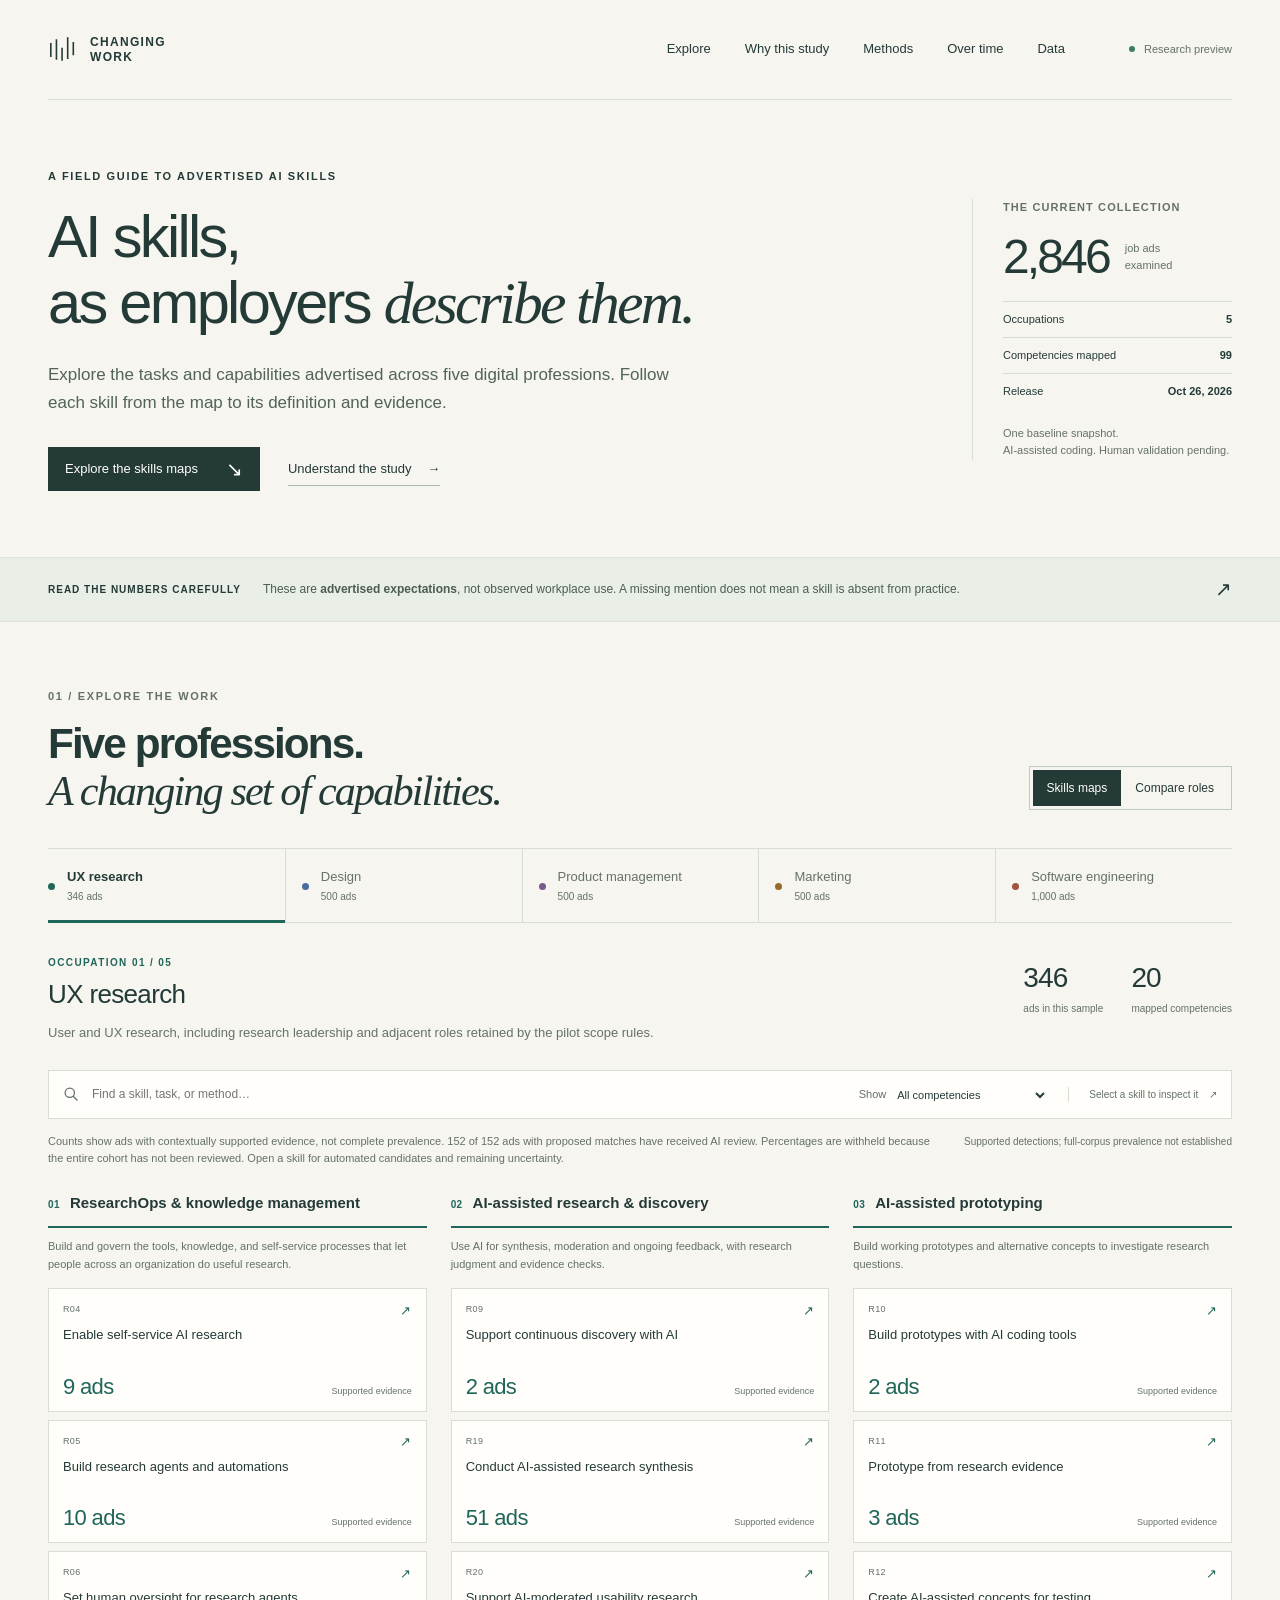
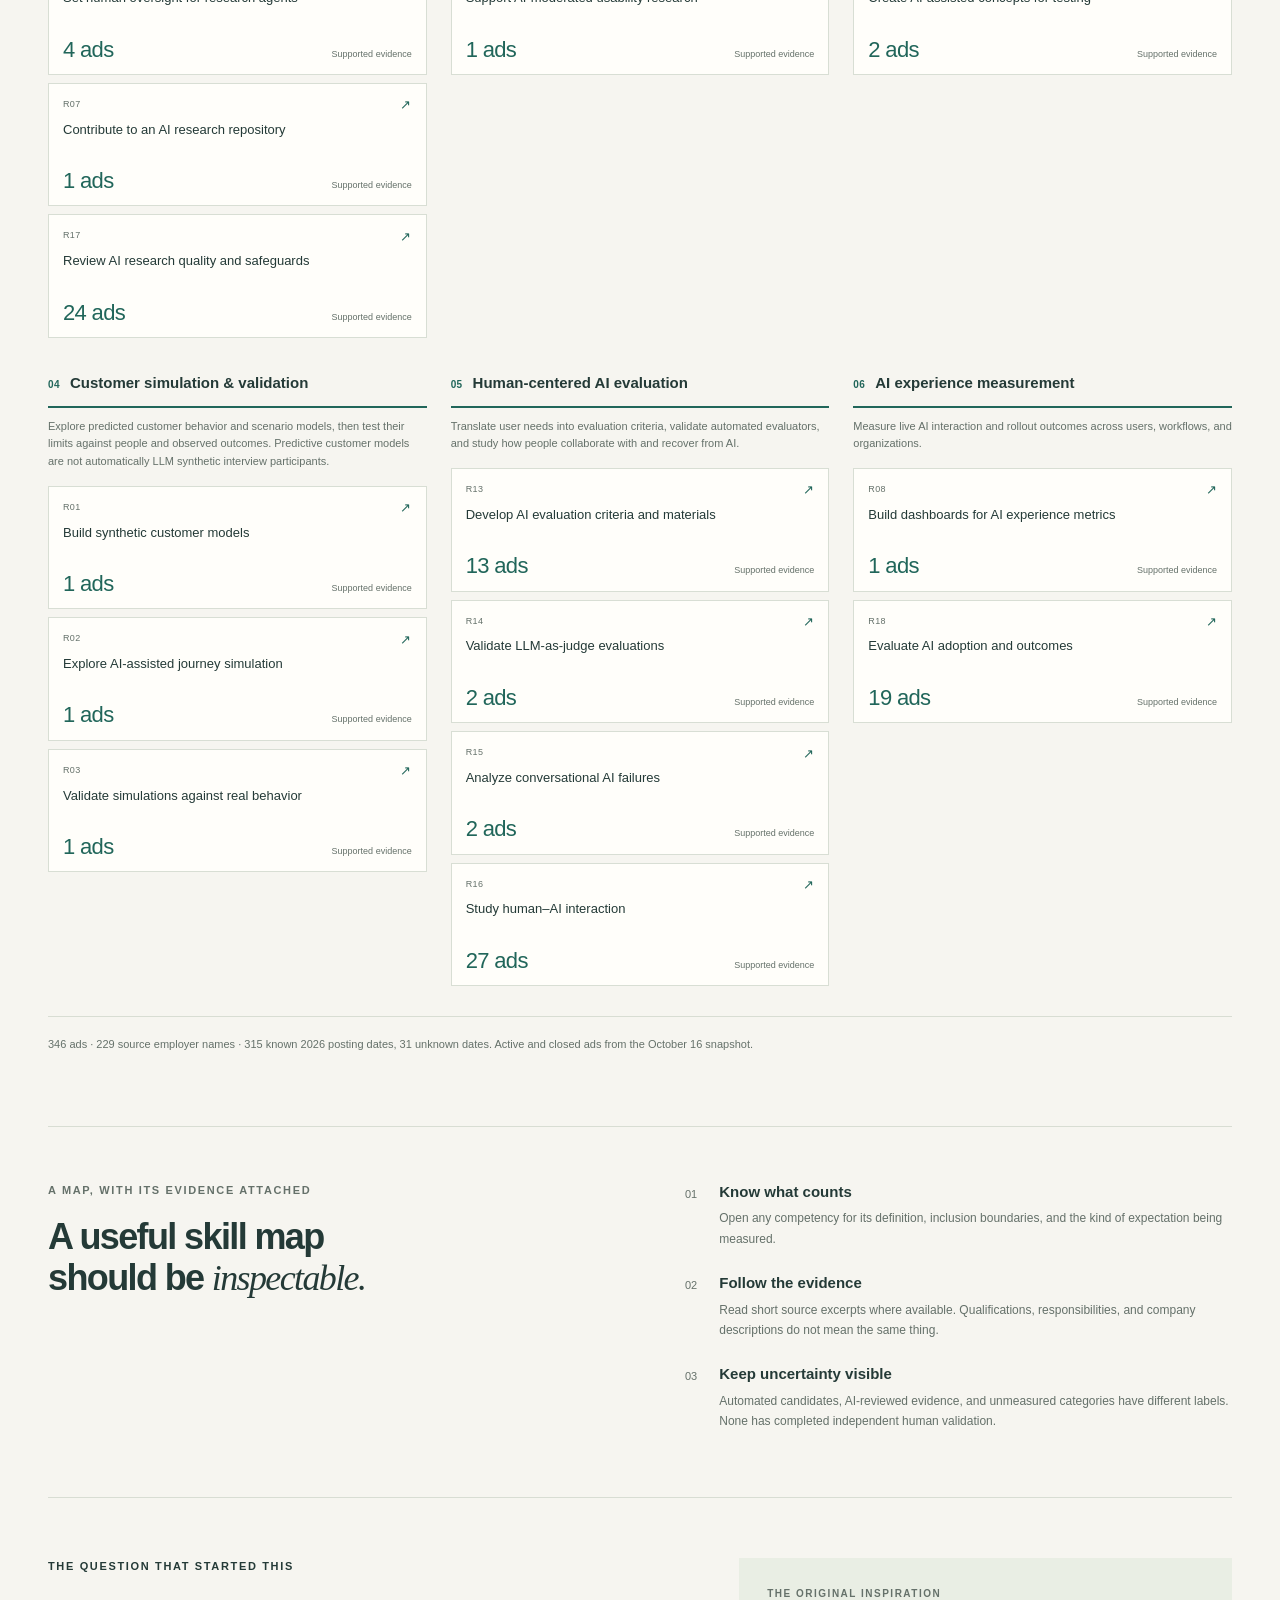
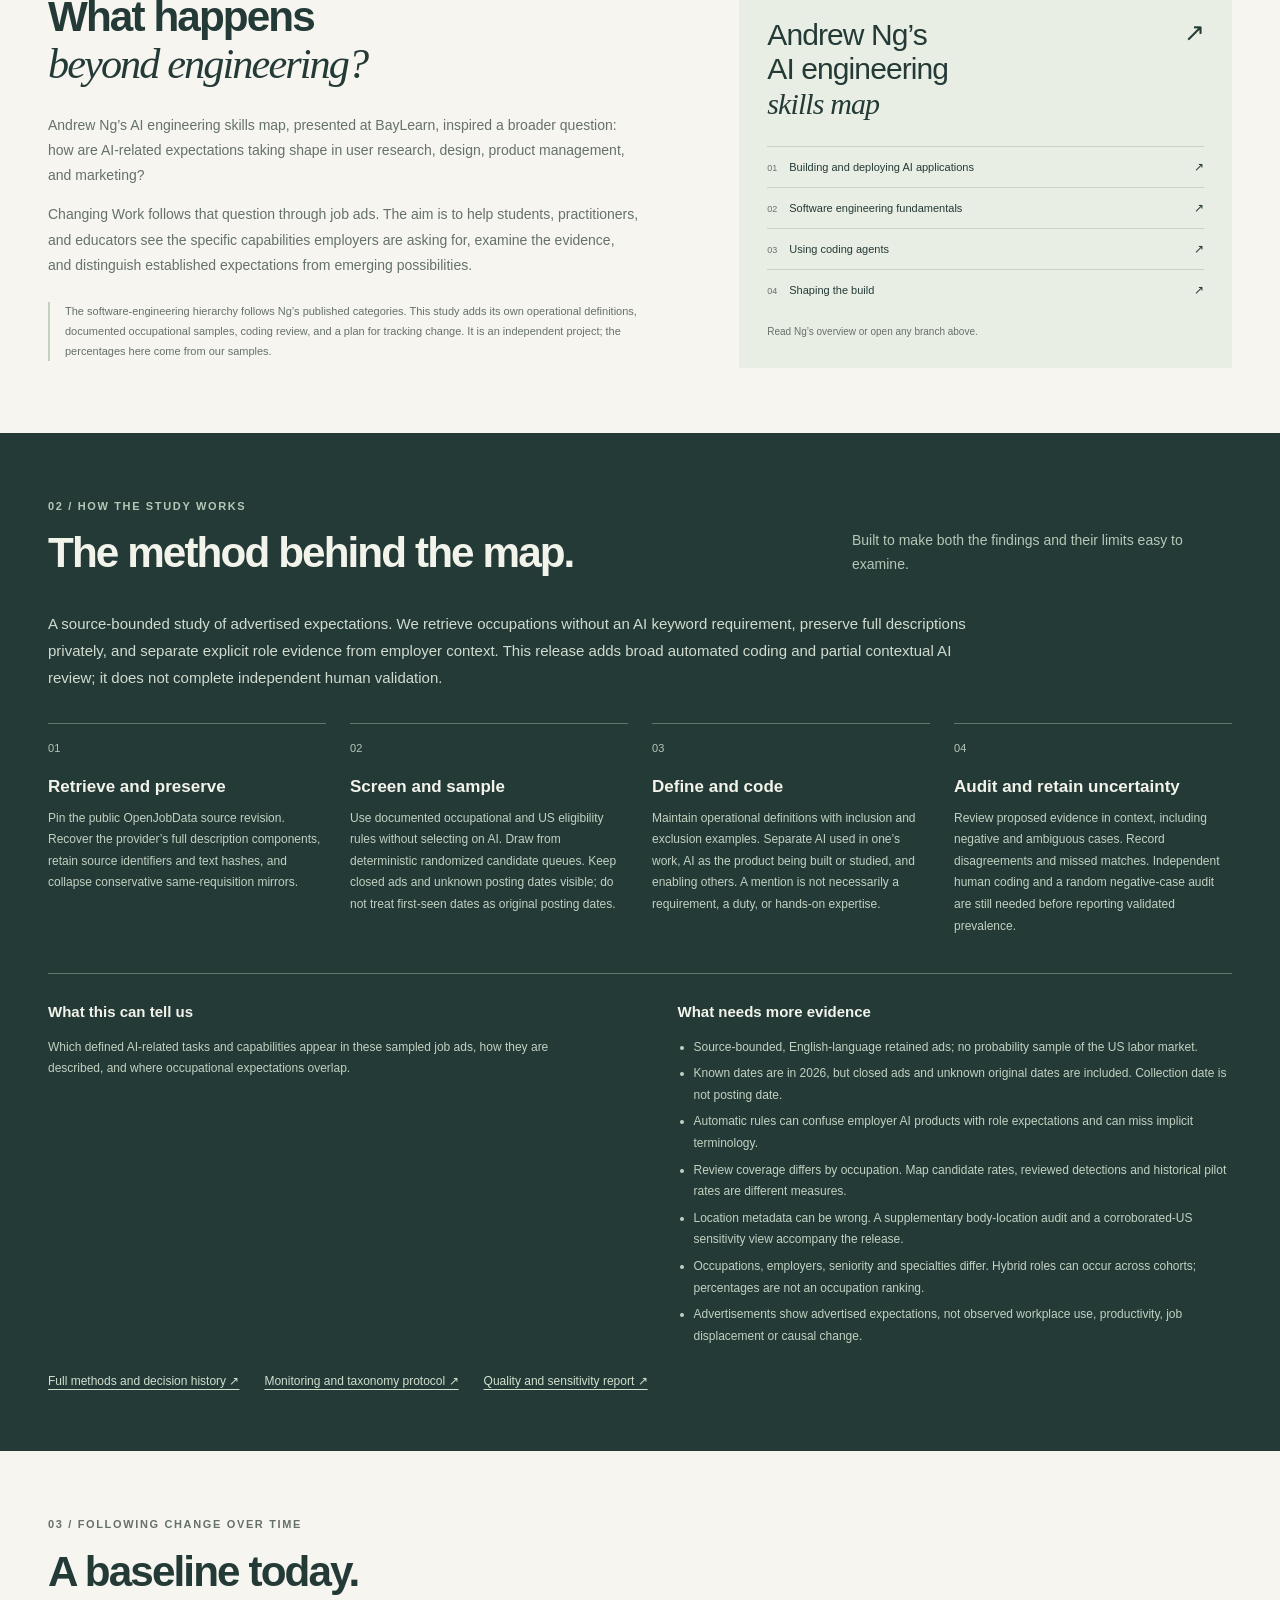
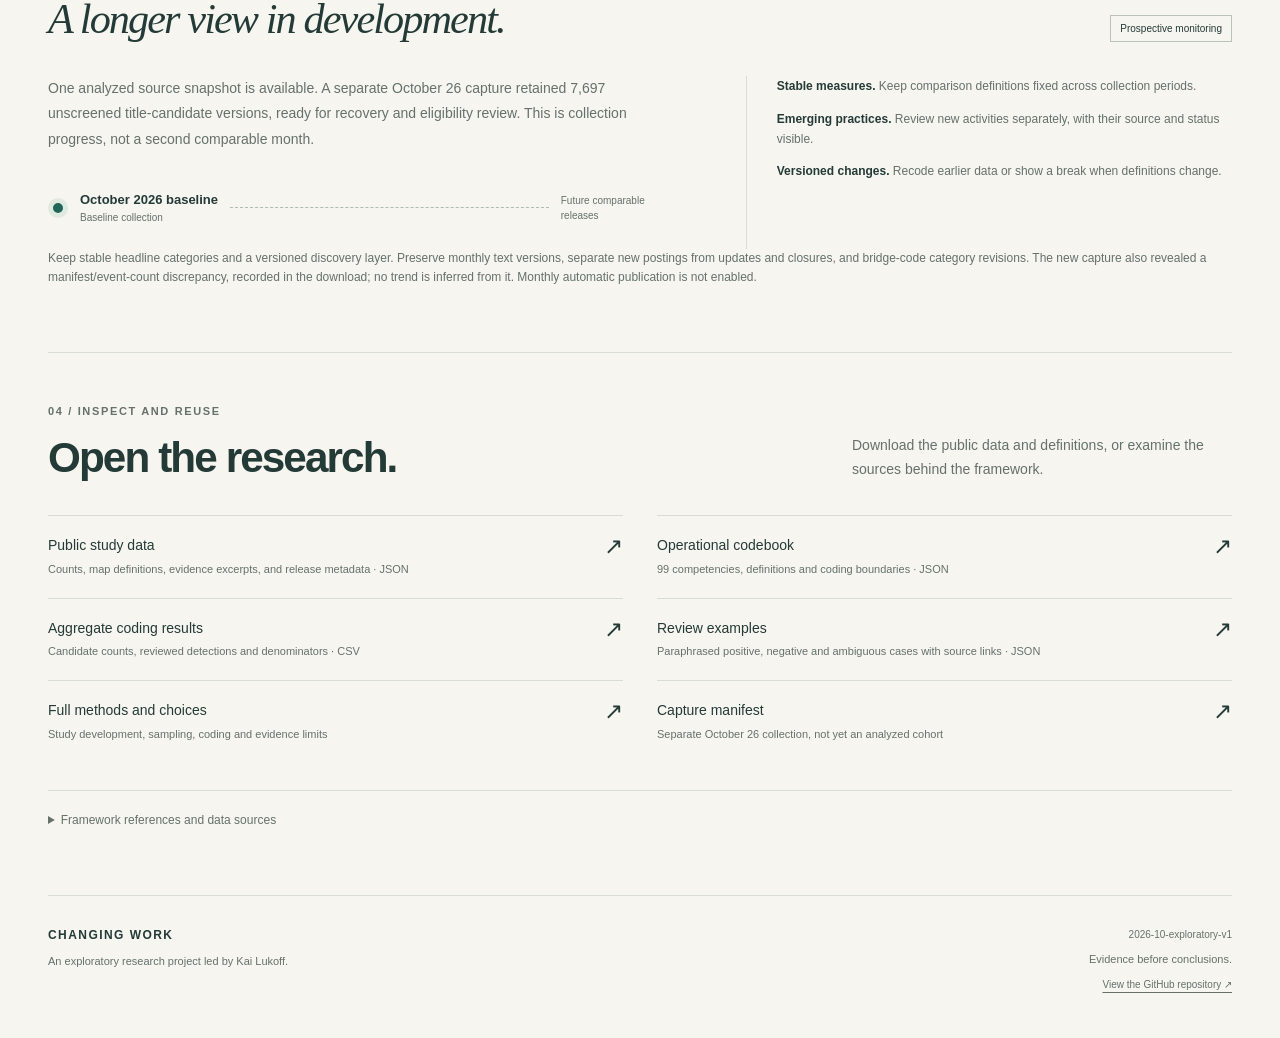
==== index.html @ 45c04ede "Publish exploratory five-occupation AI skills dashboard" ====
<!doctype html>
<html lang="en">
<head>
  <meta charset="utf-8">
  <meta name="viewport" content="width=device-width,initial-scale=1">
  <meta name="theme-color" content="#f5f4ef">
  <meta name="description" content="Explore the AI skills and tasks employers advertise across UX research, design, product management, marketing, and software engineering. An open, evidence-linked research prototype.">
  <title>Changing Work · AI skills in job ads</title>
  <link rel="icon" href="assets/favicon.svg" type="image/svg+xml">
  <link rel="stylesheet" href="styles.css">
  <script src="app.js" defer></script>
</head>
<body>
  <a class="skip-link" href="#explore">Skip to the skills maps</a>
  <header class="site-header">
    <a class="wordmark" href="#top" aria-label="Changing Work, home"><svg viewBox="0 0 32 32" aria-hidden="true"><path d="M3 24V9m6 18V5m6 23V14m6 12V3m6 19V8"/></svg><span>CHANGING<br>WORK</span></a>
    <nav aria-label="Main navigation"><a href="#explore">Explore</a><a href="#about">Why this study</a><a href="#methods">Methods</a><a class="nav-monitor" href="#monitoring">Over time</a><a href="#downloads">Data</a></nav>
    <span class="release-marker"><span></span>Research preview</span>
  </header>

  <main id="top">
    <section class="intro wrap" aria-labelledby="intro-title">
      <div class="intro-copy"><p class="eyebrow">A field guide to advertised AI skills</p><h1 id="intro-title">AI skills,<br>as employers <em>describe them.</em></h1><p class="intro-description">Explore the tasks and capabilities advertised across five digital professions. Follow each skill from the map to its definition and evidence.</p><div class="intro-actions"><a class="primary-link" href="#explore">Explore the skills maps <span aria-hidden="true">↘</span></a><a class="text-link" href="#methods">Understand the study <span aria-hidden="true">→</span></a></div></div>
      <div class="study-ledger" aria-label="Study at a glance"><p class="eyebrow">The current collection</p><div class="ledger-total"><span id="total-ads">…</span><span>job ads<br>examined</span></div><div class="ledger-line"><span>Occupations</span><strong id="total-roles">5</strong></div><div class="ledger-line"><span>Competencies mapped</span><strong id="total-skills">…</strong></div><div class="ledger-line"><span>Release</span><strong id="release-date">October 2026</strong></div><p class="ledger-foot">One baseline snapshot.<br>AI-assisted coding. Human validation pending.</p></div>
    </section>

    <div class="scope-band"><div class="wrap"><span class="scope-label">Read the numbers carefully</span><p>These are <strong>advertised expectations</strong>, not observed workplace use. A missing mention does not mean a skill is absent from practice.</p><a href="#methods" aria-label="Read the measurement limits">↗</a></div></div>

    <section class="explore-section wrap" id="explore" aria-labelledby="explore-title">
      <div class="section-head"><div><p class="eyebrow">01 / Explore the work</p><h2 id="explore-title">Five professions.<br><em>A changing set of capabilities.</em></h2></div><div class="view-switch" role="group" aria-label="Choose an exploration view"><button id="view-maps" class="selected" aria-pressed="true">Skills maps</button><button id="view-compare" aria-pressed="false">Compare roles</button></div></div>
      <div id="load-status" class="load-state" role="status">Loading the study and its evidence…</div>
      <div id="exploration" hidden>
        <div class="role-tabs" id="role-tabs" role="group" aria-label="Choose an occupation"></div>
        <div id="map-view">
          <div class="role-intro"><div class="role-heading"><p class="role-index" id="role-index"></p><h3 id="role-title"></h3><p id="role-description"></p></div><div class="role-facts"><div><strong id="role-n"></strong><span>ads in this sample</span></div><div><strong id="role-skills"></strong><span>mapped competencies</span></div></div></div>
          <div class="map-tools"><label class="search-wrap"><svg viewBox="0 0 20 20" aria-hidden="true"><circle cx="8" cy="8" r="5.5"/><path d="m12 12 5 5"/></svg><span class="sr-only">Search competencies in this occupation</span><input id="skill-search" type="search" placeholder="Find a skill, task, or method…" autocomplete="off"></label><label class="filter-wrap">Show <select id="skill-filter"><option value="all">All competencies</option><option value="evidence">With detected evidence</option><option value="unmeasured">Not yet measured</option></select></label><span class="map-help">Select a skill to inspect it <span aria-hidden="true">↗</span></span></div>
          <div class="map-caption"><p id="map-status"></p><span class="map-scale" id="map-scale"></span></div>
          <div class="map-grid" id="map-grid"></div><div class="no-results" id="no-results" hidden>No competencies match this search. Try a broader term or reset the filter.</div>
          <p class="role-method-note" id="role-method-note"></p>
        </div>
        <div id="compare-view" hidden><div class="compare-intro"><h3>Compare the kind of AI expectation.</h3><p>Using AI in everyday work, building AI products, and helping others use AI are different responsibilities. These dimensions can overlap in the same ad.</p></div><div id="comparison-note" class="measurement-note"></div><div id="comparison-grid"></div><p class="compare-foot">All percentages use the eligible ads in each occupational sample as their denominator. Scope, employer coverage, and coding affect comparisons. This is not a ranking of actual AI adoption.</p></div>
      </div>
    </section>

    <section class="reading-guide wrap" aria-labelledby="reading-title"><div><p class="eyebrow">A map, with its evidence attached</p><h2 id="reading-title">A useful skill map<br>should be <em>inspectable.</em></h2></div><div class="guide-items"><div><span class="guide-number">01</span><div><h3>Know what counts</h3><p>Open any competency for its definition, inclusion boundaries, and the kind of expectation being measured.</p></div></div><div><span class="guide-number">02</span><div><h3>Follow the evidence</h3><p>Read short source excerpts where available. Qualifications, responsibilities, and company descriptions do not mean the same thing.</p></div></div><div><span class="guide-number">03</span><div><h3>Keep uncertainty visible</h3><p>Automated candidates, AI-reviewed evidence, and unmeasured categories have different labels. None has completed independent human validation.</p></div></div></div></section>

    <section class="origin-section wrap" id="about" aria-labelledby="origin-title"><div class="origin-copy"><p class="eyebrow">The question that started this</p><h2 id="origin-title">What happens<br><em>beyond engineering?</em></h2><p>Andrew Ng’s AI engineering skills map, presented at BayLearn, inspired a broader question: how are AI-related expectations taking shape in user research, design, product management, and marketing?</p><p>Changing Work follows that question through job ads. The aim is to help students, practitioners, and educators see the specific capabilities employers are asking for, examine the evidence, and distinguish established expectations from emerging possibilities.</p><p class="origin-scope">The software-engineering hierarchy follows Ng’s published categories. This study adds its own operational definitions, documented occupational samples, coding review, and a plan for tracking change. It is an independent project; the percentages here come from our samples.</p></div><div class="origin-reference"><p class="eyebrow">The original inspiration</p><a class="origin-title-link" href="https://www.linkedin.com/pulse/ai-engineering-skills-map-andrew-ng-m479c/" target="_blank" rel="noopener noreferrer"><span>Andrew Ng’s<br>AI engineering<br><em>skills map</em></span><span aria-hidden="true">↗</span></a><div class="origin-branches"><a href="https://www.linkedin.com/pulse/ai-engineering-skills-map-building-deploying-applications-andrew-ng-gyn5e" target="_blank" rel="noopener noreferrer"><span>01</span>Building and deploying AI applications<span aria-hidden="true">↗</span></a><a href="https://www.linkedin.com/pulse/ai-engineering-skills-map-software-fundamentals-andrew-ng-7lnac" target="_blank" rel="noopener noreferrer"><span>02</span>Software engineering fundamentals<span aria-hidden="true">↗</span></a><a href="https://www.linkedin.com/pulse/ai-engineering-skills-map-using-coding-agents-andrew-ng-h8yxc" target="_blank" rel="noopener noreferrer"><span>03</span>Using coding agents<span aria-hidden="true">↗</span></a><a href="https://www.linkedin.com/pulse/ai-engineering-skills-map-shaping-build-andrew-ng-td7uc" target="_blank" rel="noopener noreferrer"><span>04</span>Shaping the build<span aria-hidden="true">↗</span></a></div><p>Read Ng’s overview or open any branch above.</p></div></section>

    <section class="methods-section" id="methods" aria-labelledby="methods-title"><div class="wrap"><div class="section-head"><div><p class="eyebrow">02 / How the study works</p><h2 id="methods-title">The method behind the map.</h2></div><p class="section-deck">Built to make both the findings and their limits easy to examine.</p></div><p class="methods-summary" id="methods-summary">This exploratory study examines public job descriptions from a bounded source. It keeps the original occupational samples distinct, records the coding rules, and links interpretations to source evidence.</p><ol class="method-steps" id="method-steps"></ol><div class="method-bottom"><div><h3>What this can tell us</h3><p>Which defined AI-related tasks and capabilities appear in these sampled job ads, how they are described, and where occupational expectations overlap.</p></div><div><h3>What needs more evidence</h3><ul id="limitations"></ul></div></div><div id="methods-links" class="inline-links"></div></div></section>

    <section class="monitoring-section wrap" id="monitoring" aria-labelledby="monitoring-title"><div class="section-head"><div><p class="eyebrow">03 / Following change over time</p><h2 id="monitoring-title">A baseline today.<br><em>A longer view in development.</em></h2></div><span class="outline-tag">Prospective monitoring</span></div><div class="monitor-layout"><div><p class="monitor-summary" id="monitor-summary">The first release establishes a baseline. A time series needs repeated collection, consistent occupational boundaries, and versioned coding. One snapshot cannot establish a trend.</p><div class="baseline-mark"><span class="timeline-dot"></span><div><strong id="baseline-date">October 2026</strong><span>Baseline collection</span></div><div class="future-line"></div><span class="future-label">Future comparable releases</span></div></div><div class="monitor-principles"><p><strong>Stable measures.</strong> Keep comparison definitions fixed across collection periods.</p><p><strong>Emerging practices.</strong> Review new activities separately, with their source and status visible.</p><p><strong>Versioned changes.</strong> Recode earlier data or show a break when definitions change.</p></div></div><div id="monitoring-detail"></div></section>

    <section class="downloads-section wrap" id="downloads" aria-labelledby="downloads-title"><div class="section-head"><div><p class="eyebrow">04 / Inspect and reuse</p><h2 id="downloads-title">Open the research.</h2></div><p class="section-deck">Download the public data and definitions, or examine the sources behind the framework.</p></div><div class="download-list" id="download-list"></div><details class="source-details"><summary>Framework references and data sources</summary><ul id="source-list"></ul></details></section>
  </main>

  <footer class="site-footer wrap"><div><a class="footer-brand" href="#top">CHANGING WORK</a><p>An exploratory research project led by Kai Lukoff.</p></div><div><span id="footer-version"></span><p>Evidence before conclusions.</p><a id="repository-link" href="#downloads">Data & methods</a></div></footer>

  <dialog id="skill-dialog" aria-labelledby="detail-title"><div class="dialog-top"><p class="eyebrow" id="detail-occupation"></p><button class="icon-button" id="close-dialog" aria-label="Close competency details">×</button></div><div class="dialog-body"><p class="detail-id" id="detail-id"></p><h2 id="detail-title"></h2><div id="detail-measure"></div><p class="detail-definition" id="detail-definition"></p><div id="detail-facets" class="facet-list"></div><div id="detail-rules"></div><div id="detail-evidence"></div><details class="feedback-section"><summary>Make a review note</summary><p>This note stays in this browser. Export it to share with the research team; it is not submitted automatically.</p><label for="feedback-decision">Your assessment</label><select id="feedback-decision"><option value="">Choose an assessment</option><option value="clear">Definition and evidence are clear</option><option value="boundary">The category boundary needs work</option><option value="evidence">The evidence does not support this code</option><option value="missing">An activity is missing or grouped incorrectly</option><option value="other">Other feedback</option></select><label for="feedback-note">Note</label><textarea id="feedback-note" rows="4" placeholder="What would you change, and why?"></textarea><div class="feedback-actions"><span id="feedback-state" role="status"></span><button id="export-feedback" class="small-button">Export my review notes</button></div></details></div><div class="dialog-footer"><span id="detail-position"></span><div><button id="previous-skill" aria-label="Previous competency">← Previous</button><button id="next-skill" aria-label="Next competency">Next →</button></div></div></dialog>
</body>
</html>
---- styles.css ----
:root{--paper:#f6f5f0;--white:#fffefa;--ink:#243a37;--muted:#65716a;--line:#d8ddd3;--accent:#21665a;--pale:#e9efe6;--gold:#966129;--gold-bg:#f6eddf;--role:#21665a;--role-light:#e6efea;--serif:Georgia,'Times New Roman',serif;--sans:Inter,'Aptos','Helvetica Neue',Arial,sans-serif;font-family:var(--sans);color:var(--ink);font-synthesis:none;background:var(--paper);scroll-behavior:smooth;scroll-padding-top:30px}*{box-sizing:border-box}body{margin:0;font-size:16px;line-height:1.55}button,input,select,textarea{font:inherit;color:inherit}button,a,input,select,textarea{touch-action:manipulation}button{cursor:pointer}button:disabled{opacity:.4;cursor:default}a{color:inherit;text-underline-offset:4px}a:hover{text-decoration-thickness:2px}button:focus-visible,a:focus-visible,input:focus-visible,select:focus-visible,textarea:focus-visible,summary:focus-visible{outline:3px solid #b66e2a;outline-offset:4px}button,select{border-radius:0}img,svg{max-width:100%}p,h1,h2,h3,h4{margin-top:0}p:last-child{margin-bottom:0}h1,h2,h3,h4{font-weight:600}h1,h2{letter-spacing:-.045em;line-height:1.12}h2 em,h1 em{font-family:var(--serif);font-weight:400}h2{font-size:clamp(28px,3.3vw,43px);margin-bottom:0}h3{font-size:19px;line-height:1.3}button{background:transparent;border:0}.wrap{width:min(1352px,calc(100% - 96px));margin-inline:auto}.eyebrow{font-size:11px;letter-spacing:.15em;text-transform:uppercase;font-weight:700;line-height:1.6;margin-bottom:18px}.sr-only{position:absolute;width:1px;height:1px;padding:0;margin:-1px;overflow:hidden;clip:rect(0,0,0,0);white-space:nowrap;border:0}[hidden]{display:none!important}.skip-link{position:absolute;top:-70px;left:16px;padding:12px 18px;background:var(--ink);color:white;z-index:50}.skip-link:focus{top:10px}.site-header{height:100px;width:min(1448px,calc(100% - 96px));margin:auto;display:flex;align-items:center;justify-content:space-between;border-bottom:1px solid var(--line);gap:24px}.wordmark{display:flex;align-items:center;gap:12px;text-decoration:none;font-weight:800;font-size:12px;letter-spacing:.11em;line-height:1.25}.wordmark svg{width:30px;height:35px;fill:none;stroke:var(--ink);stroke-width:1.7}.site-header nav{display:flex;gap:34px;margin-left:auto;margin-right:40px}.site-header nav a{font-size:13px;text-decoration:none}.release-marker{font-size:11px;color:var(--muted);display:flex;align-items:center;gap:9px;white-space:nowrap}.release-marker span{width:6px;height:6px;background:#3d7c65;border-radius:50%}.intro{display:grid;grid-template-columns:1fr 260px;gap:100px;padding-block:68px 66px;align-items:center}.intro h1{font-size:clamp(40px,4.65vw,65px);font-weight:500;margin-bottom:24px;max-width:940px}.intro-description{font-size:17px;line-height:1.65;color:#52635b;max-width:650px}.intro-actions{display:flex;align-items:center;gap:28px;margin-top:30px;font-size:13px}.primary-link{display:inline-flex;gap:28px;align-items:center;padding:12px 17px;background:var(--ink);color:var(--white);text-decoration:none}.primary-link:hover{background:#31544c}.primary-link span{font-size:20px;line-height:1}.text-link{text-decoration:none;border-bottom:1px solid #a9b8ab;padding:6px 0}.text-link span{margin-left:12px}.study-ledger{padding-left:30px;border-left:1px solid var(--line)}.study-ledger .eyebrow{color:var(--muted);letter-spacing:.1em;margin-bottom:16px}.ledger-total{display:flex;gap:16px;align-items:center;margin-bottom:20px}.ledger-total>span:first-child{font-size:48px;letter-spacing:-.06em;line-height:1}.ledger-total>span:last-child{font-size:11px;color:var(--muted);line-height:1.5}.ledger-line{padding:9px 0;display:flex;justify-content:space-between;gap:12px;border-top:1px solid var(--line);font-size:11px}.ledger-line strong{font-weight:600}.ledger-foot{font-size:11px;line-height:1.6;color:var(--muted);margin-top:16px}.scope-band{background:#e9eee6;border-block:1px solid #dce3d7}.scope-band>.wrap{display:flex;align-items:center;gap:22px;padding-block:16px}.scope-label{font-size:10px;text-transform:uppercase;letter-spacing:.1em;white-space:nowrap;font-weight:700}.scope-band p{font-size:12px;color:#4b5d51;margin:0}.scope-band a{margin-left:auto;text-decoration:none;font-size:20px}.explore-section{padding-top:66px;padding-bottom:72px}.section-head{display:flex;align-items:flex-end;justify-content:space-between;gap:40px;margin-bottom:34px}.section-head .eyebrow{color:var(--muted);margin-bottom:14px}.section-deck{font-size:14px;color:var(--muted);max-width:380px;line-height:1.7;margin:0}.view-switch{display:flex;border:1px solid #bfcabd;padding:3px;white-space:nowrap;margin-bottom:4px}.view-switch button{font-size:12px;padding:9px 14px}.view-switch button.selected{background:var(--ink);color:var(--white)}.role-tabs{display:grid;grid-template-columns:repeat(5,1fr);border-block:1px solid var(--line);gap:0}.role-tab{display:flex;text-align:left;align-items:center;gap:12px;padding:18px 14px 17px 0;font-size:13px;position:relative;color:var(--muted)}.role-tab+.role-tab{padding-left:16px;border-left:1px solid var(--line)}.role-tab .role-dot{width:7px;height:7px;flex:none;border-radius:50%;background:var(--tab-color)}.role-tab[aria-pressed=true]{font-weight:650;color:var(--ink)}.role-tab[aria-pressed=true]:after{content:'';position:absolute;height:3px;bottom:-1px;left:0;right:0;background:var(--tab-color)}.role-tab .tab-n{display:block;font-size:10px;font-weight:400;margin-top:2px;color:var(--muted)}.role-intro{display:flex;justify-content:space-between;gap:50px;padding:32px 0 26px;align-items:flex-start}.role-index{font-size:10px;letter-spacing:.14em;text-transform:uppercase;color:var(--role);font-weight:700;margin-bottom:8px}.role-heading h3{font-size:26px;font-weight:500;letter-spacing:-.025em;margin:0 0 10px}.role-heading>p:last-child{font-size:13px;color:var(--muted);max-width:740px;margin-bottom:0;line-height:1.7}.role-facts{display:flex;gap:28px;flex:none;padding-top:6px}.role-facts>div{min-width:78px}.role-facts strong{display:block;font-size:28px;font-weight:500;line-height:1.2;letter-spacing:-.03em}.role-facts span{display:block;font-size:10px;color:var(--muted);margin-top:6px}.map-tools{display:flex;gap:20px;align-items:center;background:var(--white);border:1px solid var(--line);padding:10px 14px}.search-wrap{display:flex;align-items:center;gap:12px;flex:1}.search-wrap svg{width:17px;height:17px;stroke:var(--muted);stroke-width:1.5;fill:none;flex:none}.search-wrap input{width:100%;border:0;background:transparent;font-size:12px;padding:4px 0}.search-wrap input:focus-visible{outline-offset:6px}.filter-wrap{font-size:11px;color:var(--muted);display:flex;align-items:center;gap:7px}.filter-wrap select{border:0;background:transparent;font-size:11px;color:var(--ink);padding:4px 20px 4px 0;max-width:180px}.map-help{font-size:10px;color:var(--muted);border-left:1px solid var(--line);padding-left:20px;white-space:nowrap}.map-help span{margin-left:8px}.map-caption{display:flex;gap:20px;justify-content:space-between;margin:14px 0 25px;align-items:flex-start}.map-caption p{font-size:11px;color:var(--muted);max-width:900px;margin:0}.map-scale{font-size:10px;color:var(--muted);white-space:nowrap;padding-top:1px}.map-grid{display:grid;grid-template-columns:repeat(3,minmax(0,1fr));gap:34px 24px;align-items:start}.map-grid.four-branches{grid-template-columns:repeat(4,minmax(0,1fr))}.branch-head{display:flex;gap:10px;margin-bottom:12px;align-items:baseline;padding-bottom:13px;border-bottom:2px solid var(--role)}.branch-number{font-size:10px;font-weight:600;color:var(--role);letter-spacing:.04em}.branch-head h4{font-size:15px;line-height:1.4;font-weight:600;margin:0}.branch-description{font-size:11px;color:var(--muted);margin:-2px 0 15px;line-height:1.6}.skill-list{display:grid;gap:8px}.skill-node{text-align:left;width:100%;padding:14px 14px 12px;border:1px solid #d8ded4;background:var(--white);position:relative;transition:border-color .15s,background-color .15s,transform .15s}.skill-node:hover{border-color:var(--role);background:#fff;transform:translateY(-1px)}.skill-node:focus-visible{outline-offset:2px}.skill-topline{display:flex;align-items:center;justify-content:space-between;gap:10px;font-size:9px;letter-spacing:.04em;color:var(--muted);margin-bottom:8px}.skill-open{font-size:13px;line-height:1;color:var(--role)}.skill-title{display:block;font-size:13px;line-height:1.5;font-weight:500;min-height:2.8em}.skill-bottom{display:flex;justify-content:space-between;align-items:baseline;gap:10px;margin-top:13px}.skill-rate{font-size:22px;font-weight:500;line-height:1.1;letter-spacing:-.03em;color:var(--role)}.skill-denom{font-size:10px;color:var(--muted);letter-spacing:0}.skill-state{font-size:9px;line-height:1.3;color:var(--muted);text-align:right}.skill-bar{height:3px;background:#edf0e9;margin-top:10px;overflow:hidden}.skill-bar>span{display:block;height:100%;background:var(--role);min-width:0}.skill-node.candidate .skill-bar>span{background:repeating-linear-gradient(90deg,var(--role),var(--role) 3px,transparent 3px,transparent 5px)}.skill-node.not-assessed{background:#f3f3ee;border-style:dashed}.skill-node.not-assessed .skill-title{color:#59645d}.skill-node.not-assessed .skill-rate{font-size:16px;color:#7b837b;letter-spacing:0}.skill-node.not-assessed .skill-bar{display:none}.skill-node.zero .skill-rate{color:#757e74}.no-results{padding:38px;text-align:center;color:var(--muted);border:1px dashed var(--line);font-size:14px}.role-method-note{font-size:11px;color:var(--muted);line-height:1.7;border-top:1px solid var(--line);padding-top:18px;margin-top:30px}.load-state{padding:45px;color:var(--muted);background:#eeefe8}.load-state.error{border-left:3px solid #a55c37}.compare-intro{max-width:700px;margin:32px 0 22px}.compare-intro h3{font-size:25px;letter-spacing:-.025em;font-weight:500}.compare-intro p,.compare-foot{font-size:13px;color:var(--muted);line-height:1.7}.measurement-note{font-size:12px;background:var(--gold-bg);border-left:2px solid #bc8d4f;padding:14px 18px;margin-bottom:25px;color:#715634}.comparison-table-wrap{overflow-x:auto}.comparison-table{border-collapse:collapse;width:100%;min-width:740px;font-size:12px;text-align:left}.comparison-table th{font-weight:500;font-size:12px;padding:15px 16px;border-bottom:1px solid var(--line);vertical-align:bottom}.comparison-table thead th{font-size:11px;color:var(--muted);width:16%}.comparison-table th:first-child{padding-left:0;width:20%;min-width:160px}.comparison-table td{padding:18px 16px;vertical-align:top;border-bottom:1px solid var(--line)}.comparison-table .compare-value{font-size:25px;font-weight:500;letter-spacing:-.04em;display:block;line-height:1.2}.comparison-table .compare-n{color:var(--muted);font-size:10px;margin-top:5px;display:block}.comparison-table .compare-status{font-size:9px;display:block;margin-top:7px;color:#8a6839}.comparison-bar{height:4px;background:#e7ece3;margin:10px 0 0;max-width:120px}.comparison-bar>span{display:block;height:100%;background:var(--cell-color)}.comparison-table .candidate .comparison-bar>span{background:repeating-linear-gradient(90deg,var(--cell-color),var(--cell-color) 3px,transparent 3px,transparent 5px)}.comparison-table .metric-note{display:block;font-size:10px;color:var(--muted);font-weight:400;margin-top:7px;line-height:1.5}.compare-foot{margin-top:20px}.reading-guide{display:grid;grid-template-columns:1fr 1fr;gap:90px;padding-block:55px 65px;border-top:1px solid var(--line)}.reading-guide h2{font-size:36px}.reading-guide .eyebrow{color:var(--muted)}.guide-items{display:grid;gap:24px}.guide-items>div{display:flex;gap:22px}.guide-number{font-size:11px;color:var(--muted);padding-top:4px}.guide-items h3{font-size:15px;margin-bottom:7px}.guide-items p{font-size:12px;line-height:1.7;color:var(--muted)}.methods-section{background:var(--ink);color:#f2f3eb;padding:65px 0 60px}.methods-section .eyebrow,.methods-section .section-deck{color:#b6c7b7}.methods-summary{max-width:920px;font-size:15px;color:#d1dbcf;line-height:1.8;margin-bottom:32px}.method-steps{display:grid;grid-template-columns:repeat(4,1fr);gap:24px;list-style:none;margin:0;padding:0;counter-reset:method}.method-steps li{counter-increment:method;border-top:1px solid #61766a;padding-top:16px}.method-steps li:before{content:'0' counter(method);font-size:11px;display:block;color:#b6c7b7;margin-bottom:18px}.method-steps h3{font-size:17px;margin-bottom:10px}.method-steps p{font-size:12px;color:#c2d1c1;line-height:1.8}.method-bottom{display:grid;grid-template-columns:1fr 1fr;gap:75px;border-top:1px solid #61766a;padding-top:28px;margin-top:36px}.method-bottom h3{font-size:15px}.method-bottom p,.method-bottom li{font-size:12px;color:#c2d1c1;line-height:1.8}.method-bottom ul{padding-left:16px;margin:0}.method-bottom li+li{margin-top:5px}.inline-links{display:flex;gap:25px;flex-wrap:wrap;font-size:12px;margin-top:25px;color:#d1dfcf}.monitoring-section{padding-block:65px}.outline-tag{border:1px solid #b7c4b5;padding:5px 9px;font-size:10px;white-space:nowrap}.monitor-layout{display:grid;grid-template-columns:1.25fr 1fr;gap:90px}.monitor-summary{font-size:14px;line-height:1.8;color:var(--muted);max-width:620px}.baseline-mark{display:flex;align-items:center;gap:12px;padding:24px 0}.timeline-dot{border:5px solid #e1eadf;width:20px;height:20px;border-radius:50%;background:var(--accent);flex:none}.baseline-mark strong{font-size:13px;display:block}.baseline-mark div>span{font-size:10px;color:var(--muted);display:block}.future-line{border-top:1px dashed #aebcaf;flex:1;min-width:35px}.future-label{font-size:10px;color:var(--muted);max-width:95px;line-height:1.5}.monitor-principles{border-left:1px solid var(--line);padding-left:30px}.monitor-principles p{font-size:12px;color:var(--muted);line-height:1.7}.monitor-principles strong{color:var(--ink)}#monitoring-detail{font-size:12px;color:var(--muted)}.downloads-section{padding:50px 0 65px;border-top:1px solid var(--line)}.download-list{display:grid;grid-template-columns:1fr 1fr;gap:0 34px}.download-item{padding:19px 0;border-top:1px solid var(--line);display:flex;align-items:flex-start;gap:20px;text-decoration:none}.download-item>span:first-child{flex:1}.download-item strong{font-size:14px;font-weight:500;display:block}.download-item small{font-size:11px;color:var(--muted);line-height:1.6;display:block;margin-top:4px}.download-item .download-arrow{font-size:23px;line-height:1}.download-item:hover strong{text-decoration:underline;text-underline-offset:4px}.source-details{margin-top:28px;border-top:1px solid var(--line);padding-top:20px;font-size:12px}.source-details summary{cursor:pointer;color:var(--muted)}.source-details ul{padding-left:20px;columns:2;column-gap:50px}.source-details li{margin:10px 0;break-inside:avoid}.site-footer{border-top:1px solid var(--line);padding-block:30px 45px;display:flex;justify-content:space-between;gap:30px;font-size:11px;color:var(--muted)}.footer-brand{font-size:12px;letter-spacing:.12em;text-decoration:none;font-weight:700;color:var(--ink)}.site-footer p{margin:8px 0}.site-footer>div:last-child{text-align:right}.site-footer #footer-version{font-size:10px}.site-footer #repository-link{font-size:10px}dialog{border:1px solid #c9d3c4;background:var(--white);color:var(--ink);width:min(720px,calc(100% - 40px));max-height:calc(100dvh - 48px);padding:0;box-shadow:0 20px 90px #142e3540}dialog::backdrop{background:#18392f70;backdrop-filter:blur(3px)}.dialog-top{display:flex;align-items:center;justify-content:space-between;padding:17px 28px;border-bottom:1px solid var(--line);position:sticky;top:0;background:var(--white);z-index:1}.dialog-top .eyebrow{margin:0;font-size:10px;color:var(--muted)}.icon-button{font-size:29px;line-height:1;width:30px;height:30px;padding:0;color:var(--muted)}.dialog-body{padding:30px 35px 25px}.detail-id{font-size:11px;letter-spacing:.1em;color:var(--role);margin-bottom:9px}.dialog-body h2{font-size:33px;line-height:1.2;font-weight:500;max-width:600px}.detail-measure{margin:22px 0;display:flex;gap:20px;align-items:center;background:var(--role-light);padding:15px 18px;border-left:2px solid var(--role)}.detail-measure .big-number{font-size:36px;letter-spacing:-.04em;line-height:1;white-space:nowrap}.detail-measure p{font-size:12px;line-height:1.5;margin:0}.detail-measure small{display:block;font-size:10px;color:var(--muted);margin-top:4px}.detail-definition{font-size:15px;line-height:1.8;margin-top:20px}.facet-list{display:flex;flex-wrap:wrap;gap:7px;margin:16px 0 23px}.facet-list span{font-size:10px;border:1px solid var(--line);padding:4px 8px;color:var(--muted)}.detail-section{border-top:1px solid var(--line);padding-top:20px;margin-top:22px}.detail-section h3{font-size:15px;margin-bottom:10px}.detail-section ul{padding-left:18px;margin:0;font-size:12px;color:var(--muted);line-height:1.8}.detail-section p{font-size:12px;color:var(--muted);line-height:1.7}.evidence-item{margin:18px 0}.evidence-item blockquote{margin:0 0 10px;padding:0 0 0 17px;border-left:2px solid var(--role);font-family:var(--serif);font-size:19px;line-height:1.55;color:var(--ink)}.evidence-item .evidence-meta{font-size:10px;color:var(--muted);line-height:1.6}.evidence-item a{font-size:10px}.evidence-context{font-size:11px;margin-top:8px;color:var(--muted)}.feedback-section{border-top:1px solid var(--line);padding-top:21px;margin-top:25px}.feedback-section summary{font-size:13px;cursor:pointer}.feedback-section p{font-size:11px;color:var(--muted);line-height:1.7;margin-top:12px}.feedback-section label{display:block;font-size:11px;margin:14px 0 6px}.feedback-section select,.feedback-section textarea{width:100%;padding:9px;background:var(--paper);border:1px solid var(--line);font-size:12px}.feedback-section textarea{resize:vertical}.feedback-actions{display:flex;gap:20px;justify-content:space-between;align-items:center;margin-top:12px}.feedback-actions #feedback-state{font-size:10px;color:var(--muted)}.small-button{font-size:11px;padding:8px 10px;border:1px solid #aab9a7}.dialog-footer{display:flex;justify-content:space-between;align-items:center;gap:20px;border-top:1px solid var(--line);padding:17px 28px;background:var(--paper)}.dialog-footer>span{font-size:10px;color:var(--muted)}.dialog-footer>div{display:flex;gap:15px}.dialog-footer button{font-size:11px}.badge{display:inline-block;font-size:9px;letter-spacing:.03em;padding:3px 5px;background:var(--pale);color:var(--accent)}.badge.candidate{background:var(--gold-bg);color:#8a6633}mark{background:#ece4b9;color:inherit}
.origin-section{border-top:1px solid var(--line);padding-block:60px 65px;display:grid;grid-template-columns:1.2fr 1fr;gap:100px}.origin-copy h2{margin-bottom:25px}.origin-copy>p:not(.eyebrow){font-size:14px;line-height:1.8;color:var(--muted)}.origin-copy>p.origin-scope{font-size:11px;line-height:1.8;border-left:2px solid #c5d0bf;padding-left:15px;margin-top:24px}.origin-reference{padding:28px;background:#e9eee4}.origin-reference>.eyebrow{color:var(--muted);font-size:10px;margin-bottom:16px}.origin-title-link{display:flex;justify-content:space-between;gap:20px;text-decoration:none;font-size:30px;line-height:1.15;letter-spacing:-.03em;font-weight:500}.origin-title-link em{font-family:var(--serif);font-weight:400}.origin-title-link>span:last-child{font-size:25px}.origin-branches{margin-top:25px}.origin-branches a{display:flex;gap:12px;align-items:baseline;border-top:1px solid #cad4c4;padding:11px 0;text-decoration:none;font-size:11px;line-height:1.5}.origin-branches a>span:first-child{font-size:9px;color:var(--muted)}.origin-branches a>span:last-child{margin-left:auto;font-size:12px}.origin-branches a:hover{text-decoration:underline;text-underline-offset:4px}.origin-reference>p:last-child{font-size:10px;color:var(--muted);margin-top:14px}
@media(min-width:1600px){.map-grid{grid-template-columns:repeat(4,minmax(0,1fr))}}
@media(max-width:1120px){.wrap,.site-header{width:calc(100% - 56px)}.intro{gap:55px;grid-template-columns:1fr 220px}.intro h1{font-size:49px}.study-ledger{padding-left:23px}.ledger-total>span:first-child{font-size:40px}.site-header nav{margin-right:10px;gap:25px}.map-grid.four-branches{grid-template-columns:repeat(2,minmax(0,1fr))}.role-facts{gap:20px}.map-help{display:none}.reading-guide,.monitor-layout{gap:50px}.role-tab{font-size:12px;gap:8px}.role-tab+.role-tab{padding-left:11px}.role-method-note{font-size:10px}.section-deck{max-width:300px}}
@media(max-width:850px){.intro{padding-block:45px;gap:35px;grid-template-columns:1fr 190px}.intro h1{font-size:41px}.intro-description{font-size:15px}.intro-actions{gap:18px;flex-wrap:wrap}.intro-actions a{font-size:12px}.ledger-total{display:block}.ledger-total>span:last-child{display:block;margin-top:10px}.ledger-total>span:last-child br{display:none}.ledger-total>span:first-child{font-size:42px}.release-marker{display:none}.site-header nav{margin-right:0}.scope-band>.wrap{align-items:flex-start;gap:14px}.scope-label{white-space:normal;min-width:95px;max-width:115px}.scope-band p{font-size:11px}.section-head{gap:24px;align-items:flex-start}.view-switch{margin-top:24px}.view-switch button{padding:8px 10px;font-size:10px}.map-grid{grid-template-columns:repeat(2,minmax(0,1fr))}.role-intro{gap:24px}.role-heading h3{font-size:24px}.role-facts{gap:15px}.role-facts>div{min-width:65px}.role-facts strong{font-size:24px}.role-facts span{font-size:9px;max-width:75px}.role-tabs{display:flex;overflow-x:auto}.role-tab{min-width:145px;flex:1}.reading-guide{gap:40px;grid-template-columns:1fr 1.1fr}.reading-guide h2{font-size:29px}.guide-items>div{gap:14px}.method-steps{grid-template-columns:repeat(2,minmax(0,1fr));gap:28px}.method-bottom{gap:35px}.section-deck{max-width:230px;font-size:12px}.monitor-layout{gap:35px;grid-template-columns:1.1fr 1fr}.monitor-principles{padding-left:22px}.source-details ul{columns:1}}
@media(max-width:600px){.wrap,.site-header{width:calc(100% - 36px)}.site-header{height:78px;gap:15px}.wordmark{font-size:10px;gap:8px}.wordmark svg{width:24px}.site-header nav{gap:16px}.site-header nav a{font-size:11px}.site-header nav a:last-child{display:none}.intro{grid-template-columns:1fr;padding-block:35px 30px;gap:30px}.intro h1{font-size:42px;line-height:1.1}.intro .eyebrow{font-size:10px;margin-bottom:18px}.intro-description{font-size:14px;max-width:420px}.intro-actions{margin-top:22px}.study-ledger{border-left:0;border-top:1px solid var(--line);padding:20px 0 0;display:grid;grid-template-columns:1.2fr 1fr 1fr;gap:10px 18px;align-items:start}.study-ledger>.eyebrow,.ledger-foot{display:none}.ledger-total{display:block;margin:0;grid-row:1/3}.ledger-total>span:first-child{font-size:39px}.ledger-total>span:last-child{font-size:10px;margin-top:5px}.ledger-line{padding:0;border:0;display:block}.ledger-line span{font-size:9px;display:block}.ledger-line strong{font-size:17px;display:block;margin-top:4px}.ledger-line:last-of-type{grid-column:2/4;display:flex;align-items:center;justify-content:flex-start;gap:10px;border-top:1px solid var(--line);padding-top:8px}.ledger-line:last-of-type strong{font-size:10px;margin:0}.scope-band>.wrap{display:block;position:relative;padding-block:14px}.scope-label{max-width:none;display:block;font-size:9px;margin-bottom:5px}.scope-band p{padding-right:20px;line-height:1.6;font-size:10px}.scope-band a{position:absolute;right:0;top:17px;font-size:18px}.explore-section{padding-block:40px 45px}.section-head{display:block;margin-bottom:24px}.section-head .eyebrow{font-size:10px;margin-bottom:12px}.section-head h2{font-size:31px}.view-switch{display:inline-flex;margin-top:22px}.view-switch button{font-size:11px;padding:8px 14px}.role-tabs{margin-inline:-18px;padding-inline:18px;border-bottom:1px solid var(--line)}.role-tab{min-width:139px;padding-block:14px}.role-tab+.role-tab{padding-left:15px}.role-intro{display:block;padding:24px 0 22px}.role-heading h3{font-size:25px}.role-heading>p:last-child{font-size:12px}.role-index{font-size:9px}.role-facts{margin-top:18px;gap:35px;padding-top:0}.role-facts>div{display:flex;gap:10px;align-items:center}.role-facts strong{font-size:24px}.role-facts span{font-size:9px;margin:0;max-width:70px}.map-tools{gap:10px;flex-wrap:wrap;padding:9px 11px}.search-wrap{width:100%;flex:initial}.search-wrap input{font-size:12px}.filter-wrap{border-top:1px solid var(--line);padding-top:8px;width:100%;justify-content:space-between;font-size:10px}.filter-wrap select{max-width:240px;font-size:10px}.map-caption{display:block;margin:12px 0 22px}.map-caption p{font-size:10px}.map-scale{display:block;margin-top:6px;font-size:9px}.map-grid,.map-grid.four-branches{grid-template-columns:1fr;gap:26px}.branch-head{margin-bottom:12px;padding-bottom:10px;gap:10px}.branch-head h4{font-size:16px}.branch-description{font-size:11px;max-width:470px}.skill-list{grid-template-columns:1fr 1fr;gap:8px}.skill-node{padding:12px 11px 10px}.skill-title{font-size:12px;min-height:4.4em;line-height:1.45}.skill-topline{font-size:8px}.skill-bottom{gap:7px;margin-top:10px}.skill-rate{font-size:21px}.skill-denom{font-size:9px}.skill-state{font-size:8px;max-width:62px}.skill-bar{margin-top:8px}.role-method-note{font-size:10px;margin-top:25px}.reading-guide{display:block;padding-block:36px 40px}.reading-guide h2{font-size:31px}.guide-items{margin-top:30px;gap:22px}.guide-items h3{font-size:14px}.guide-items p{font-size:12px}.methods-section{padding-block:40px}.methods-section .section-head{margin-bottom:22px}.section-deck{margin-top:18px;max-width:100%;font-size:12px}.methods-summary{font-size:13px}.method-steps{gap:28px 20px}.method-steps li:before{margin-bottom:12px}.method-steps h3{font-size:15px}.method-steps p{font-size:11px}.method-bottom{display:block;margin-top:28px;padding-top:24px}.method-bottom>div+div{margin-top:25px}.method-bottom p,.method-bottom li{font-size:11px}.monitoring-section{padding-block:40px}.outline-tag{display:inline-block;margin-top:22px}.monitor-layout{display:block}.monitor-summary{font-size:13px}.monitor-principles{margin-top:15px;padding:20px 0 0;border-left:0;border-top:1px solid var(--line)}.baseline-mark{padding:20px 0}.downloads-section{padding-block:35px 40px}.download-list{grid-template-columns:1fr}.source-details{font-size:11px}.site-footer{padding-block:25px 30px;font-size:10px}.site-footer>div{max-width:54%}.site-footer>div:last-child{max-width:40%}.footer-brand{font-size:10px}.compare-intro h3{font-size:22px}.compare-intro p,.compare-foot{font-size:11px}.measurement-note{font-size:11px}.comparison-table{min-width:720px}.comparison-table .compare-value{font-size:23px}dialog{width:calc(100% - 20px);max-height:calc(100dvh - 20px)}.dialog-top{padding:13px 18px}.dialog-body{padding:24px 22px}.dialog-body h2{font-size:27px}.detail-definition{font-size:13px}.detail-measure{padding:13px;gap:15px}.detail-measure .big-number{font-size:30px}.detail-measure p{font-size:11px}.detail-section h3{font-size:14px}.detail-section ul{font-size:11px}.evidence-item blockquote{font-size:18px}.dialog-footer{padding:14px 18px}.dialog-footer>div{gap:10px}.feedback-actions{align-items:flex-start}.feedback-actions #feedback-state{max-width:100px}.feedback-actions button{font-size:10px}.load-state{padding:30px;font-size:13px}}
@media(max-width:360px){.intro h1{font-size:36px}.site-header nav{gap:10px}.role-facts{gap:24px}.skill-list{grid-template-columns:1fr}.skill-title{min-height:initial}.skill-bottom{margin-top:14px}.skill-state{max-width:none}.skill-topline{font-size:9px}.skill-title{font-size:13px}}
@media(max-width:1120px){.origin-section{gap:55px}.site-header nav{gap:23px}}
@media(max-width:850px){.origin-section{gap:35px}.origin-reference{padding:22px}.origin-title-link{font-size:27px}.origin-copy>p:not(.eyebrow){font-size:13px}.site-header nav{gap:19px}}
@media(max-width:600px){.origin-section{display:block;padding-block:35px 40px}.origin-copy h2{font-size:31px}.origin-reference{margin-top:30px;padding:23px}.origin-title-link{font-size:30px}.origin-copy>p:not(.eyebrow){font-size:12px}.origin-copy>p.origin-scope{font-size:10px}.site-header nav{gap:13px}.site-header nav .nav-monitor{display:none}.site-header nav a{font-size:10px}.site-header nav a:last-child{display:none}}
@media(prefers-reduced-motion:reduce){:root{scroll-behavior:auto}*{transition:none!important;animation:none!important}}
@media print{.site-header nav,.intro-actions,.view-switch,.map-tools,.map-help,.feedback-section,.dialog-footer,.download-list,.site-footer,.skip-link{display:none}.wrap,.site-header{width:100%}body{font-size:11px;background:white}.intro{padding-block:20px;gap:30px}.intro h1{font-size:32px}.explore-section{padding-top:25px}.map-grid,.map-grid.four-branches{grid-template-columns:repeat(3,1fr)}.branch{break-inside:avoid}.skill-node{break-inside:avoid}.reading-guide,.methods-section,.monitoring-section,.downloads-section{break-before:page;padding-block:20px}.methods-section{background:white;color:#223a32}.methods-section p,.methods-section li,.methods-section .eyebrow,.methods-section .section-deck{color:#526354}}
/* Partial evidence review has no prevalence bar. */
.skill-node.partial-review .skill-bar{visibility:hidden}
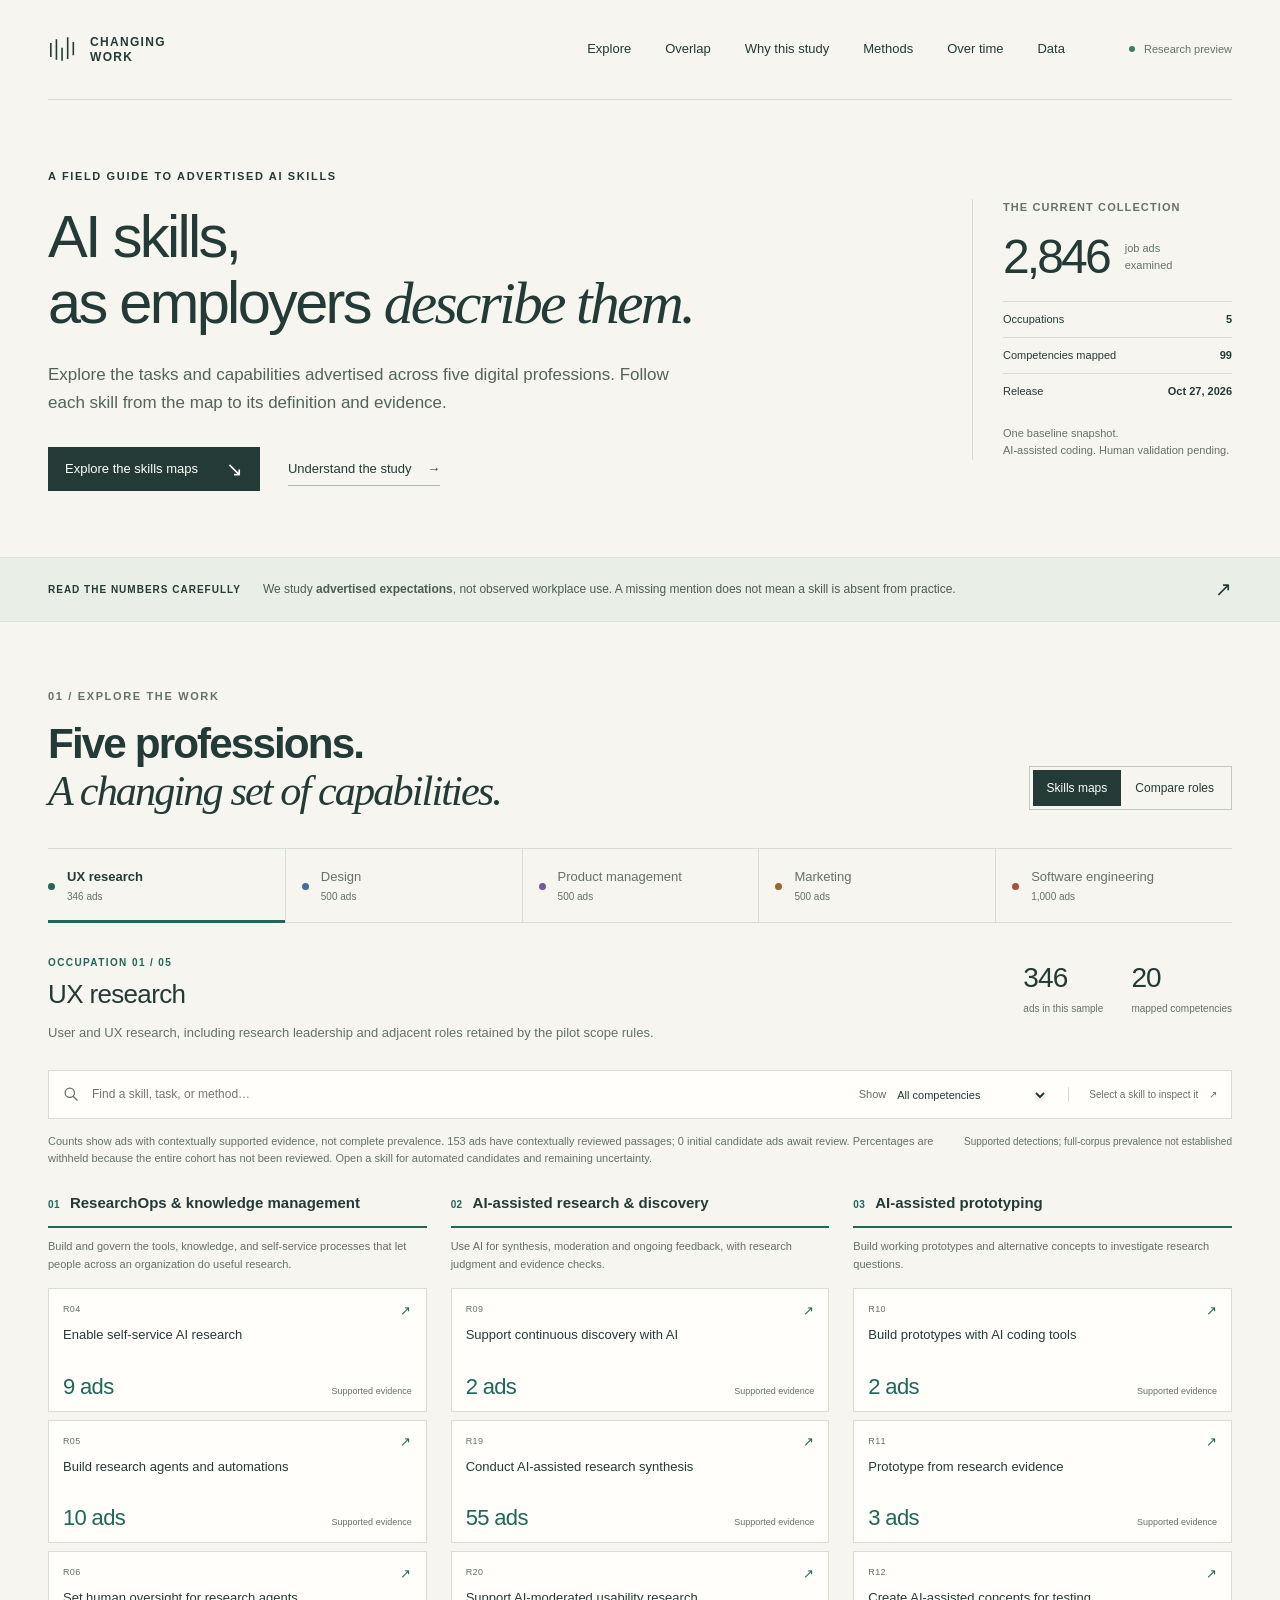
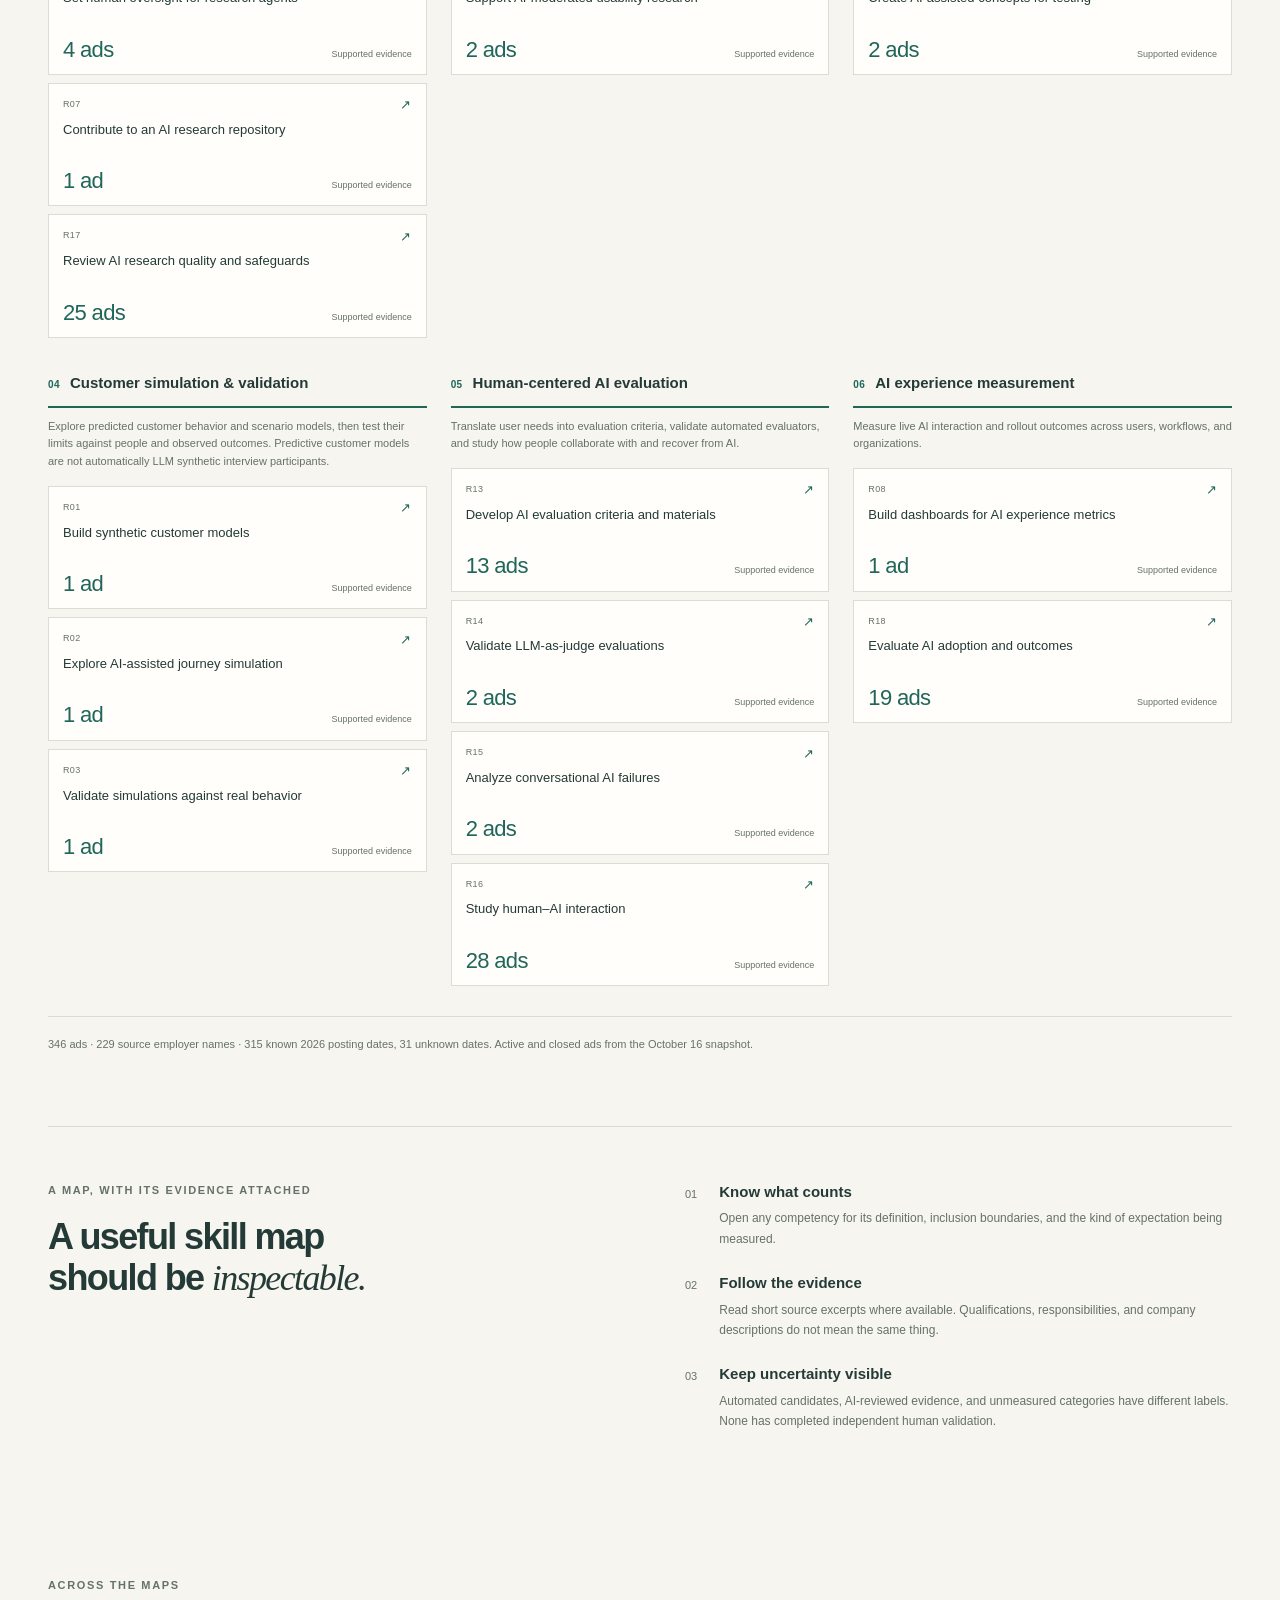
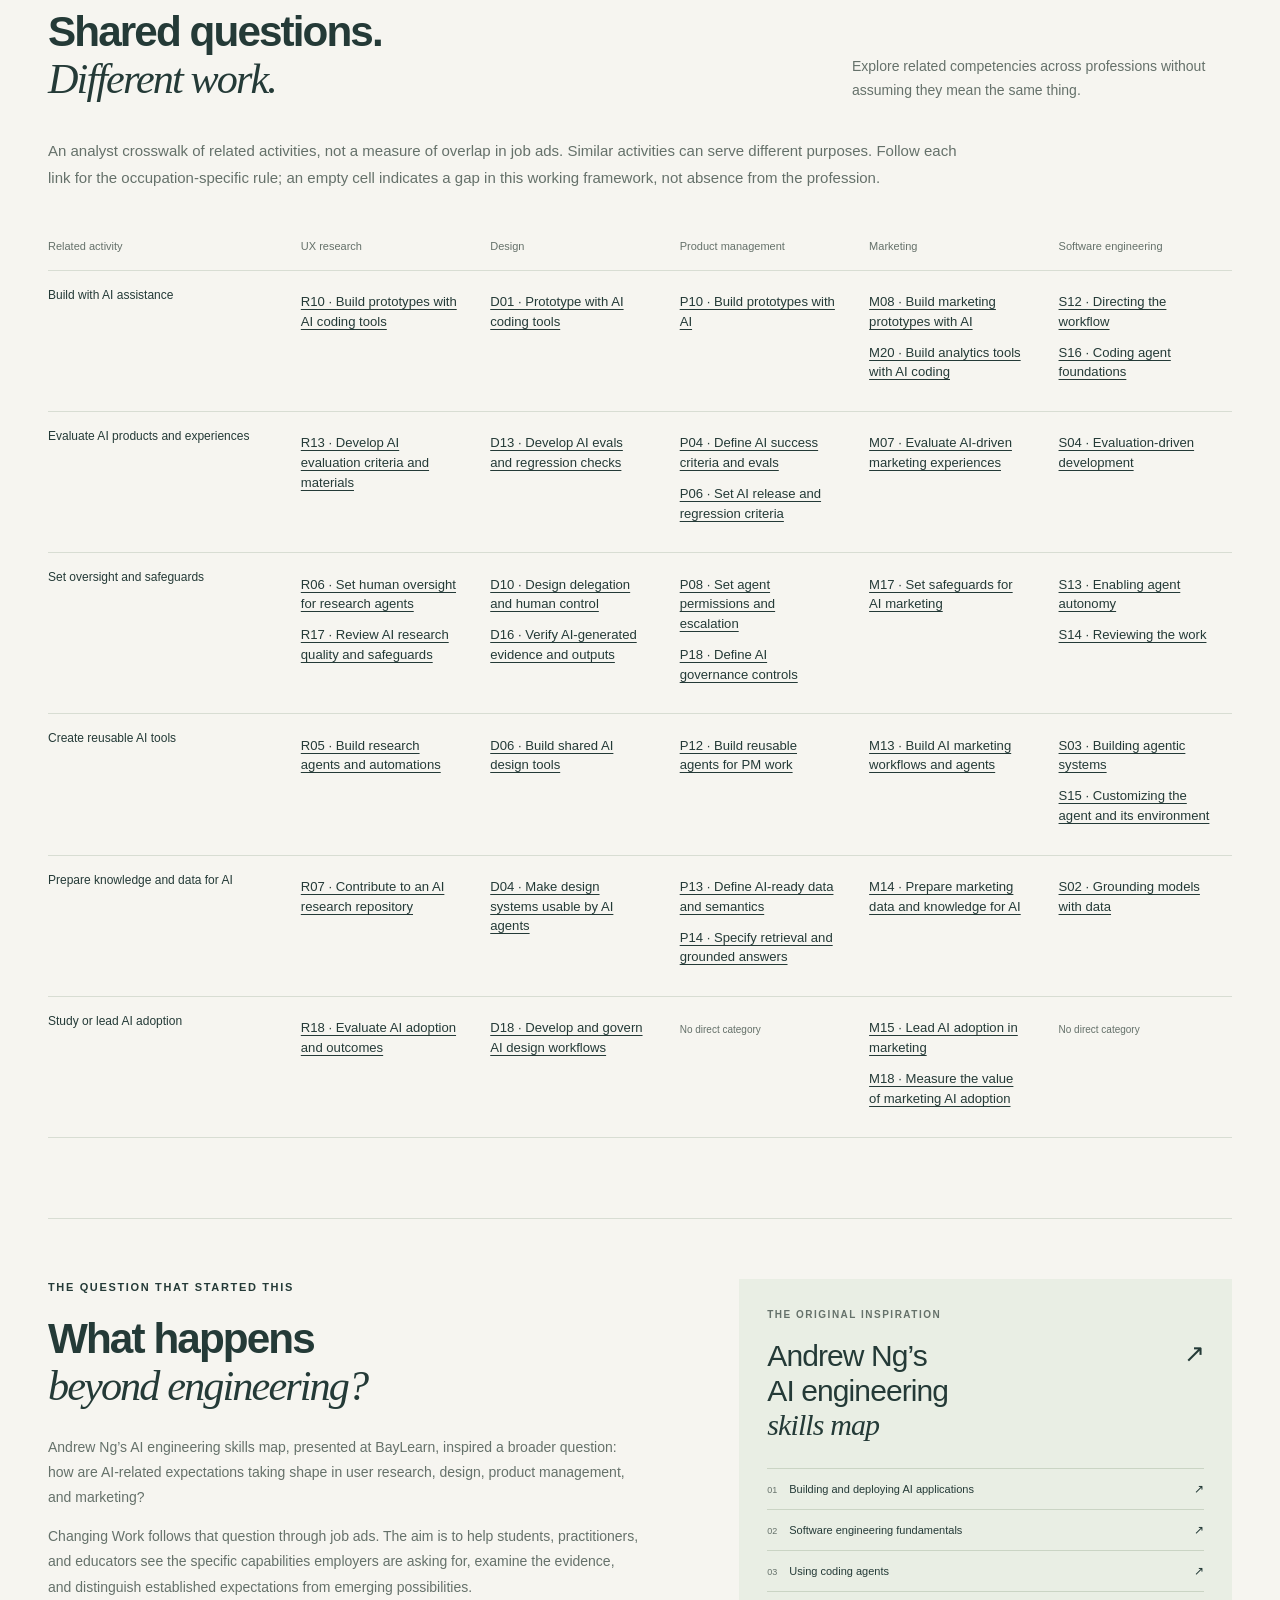
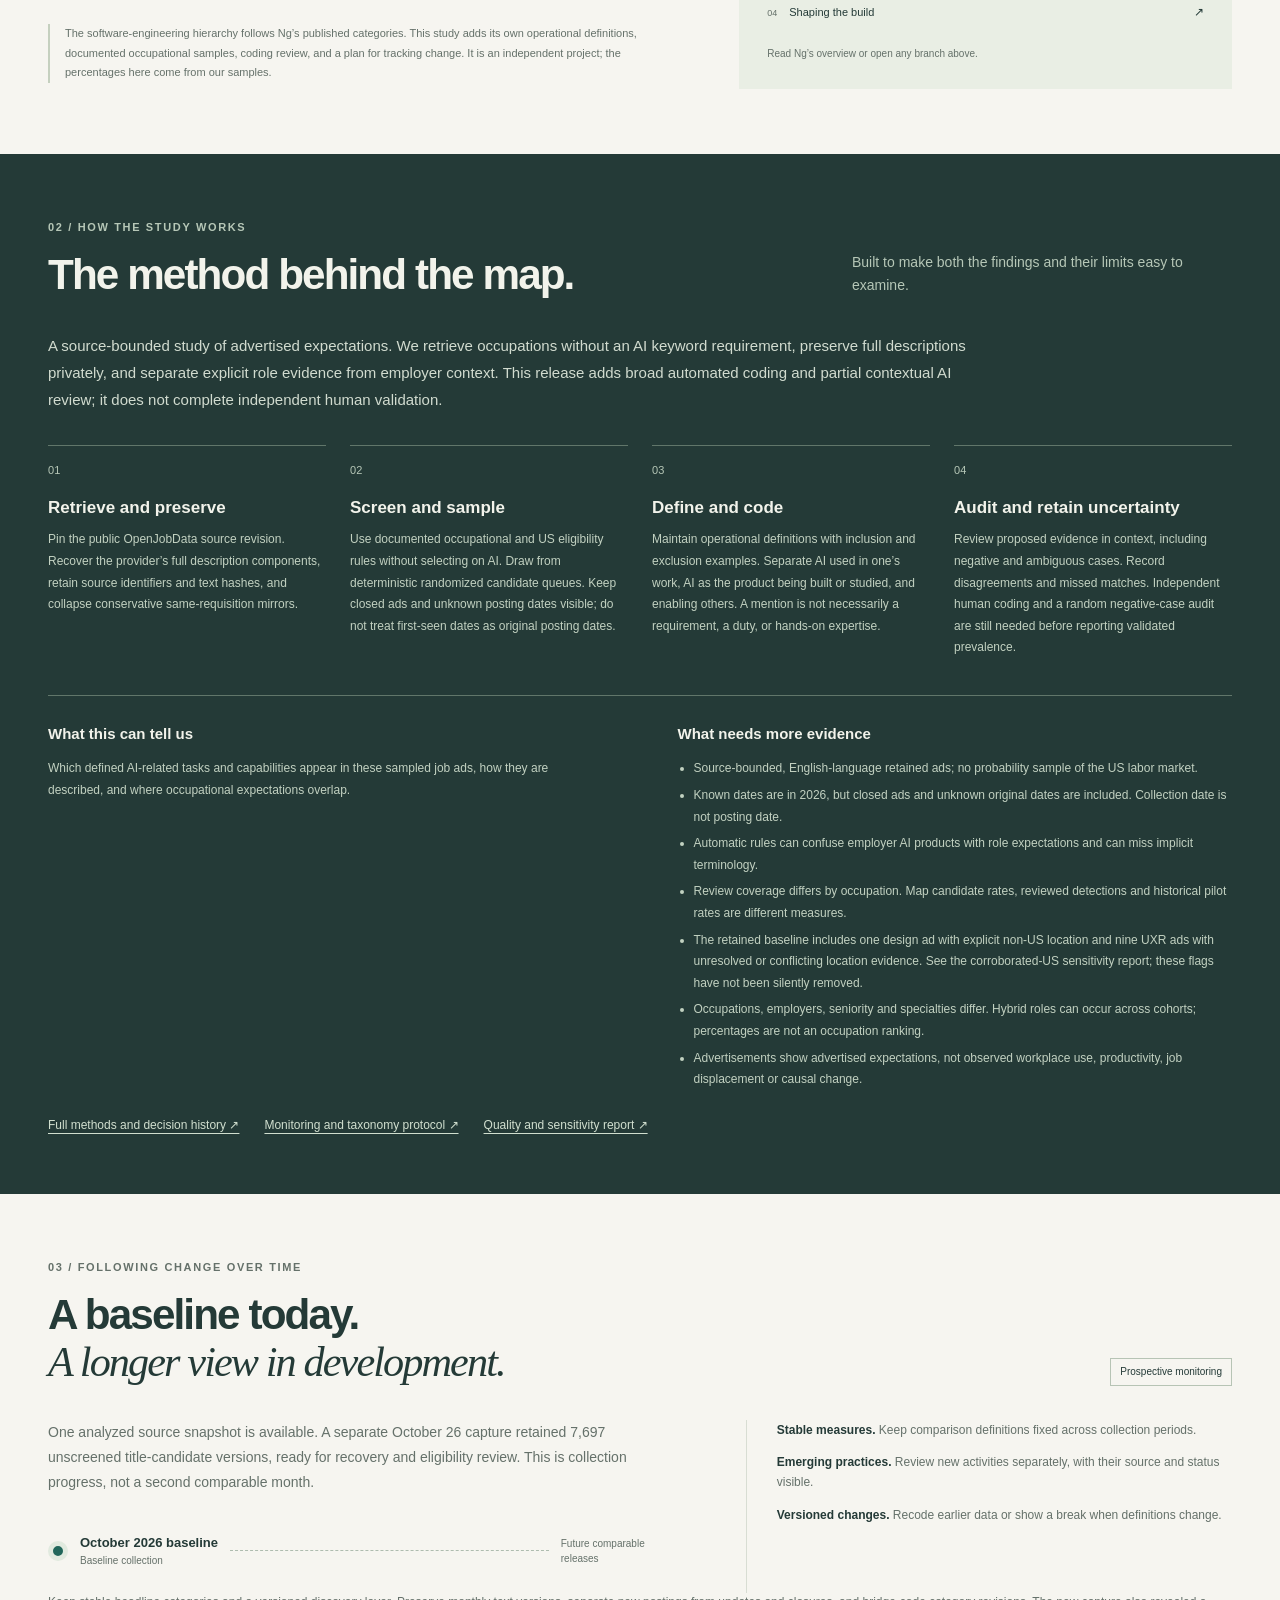
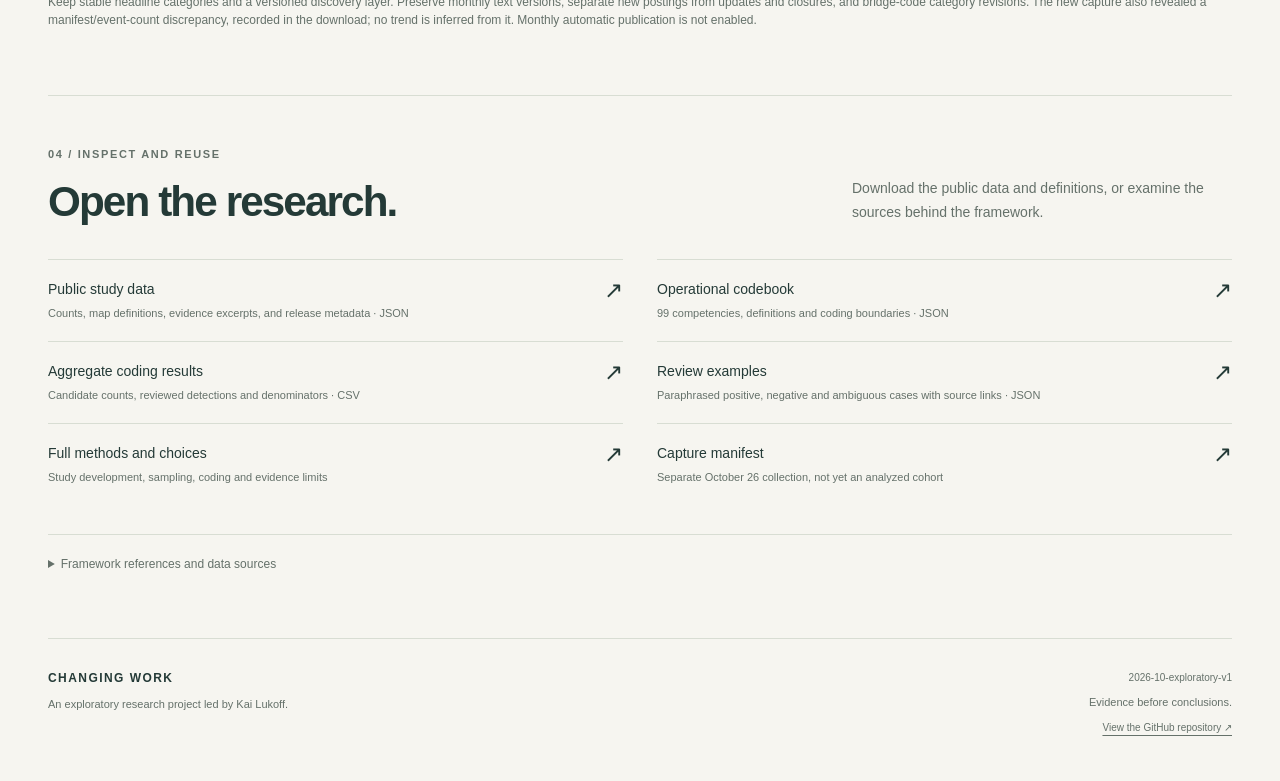
==== commit 25b3ff9d: "Complete contextual review and add cross-occupation evidence and sensitivity checks" ====
--- a/index.html
+++ b/index.html
@@ -14,7 +14,7 @@
   <a class="skip-link" href="#explore">Skip to the skills maps</a>
   <header class="site-header">
     <a class="wordmark" href="#top" aria-label="Changing Work, home"><svg viewBox="0 0 32 32" aria-hidden="true"><path d="M3 24V9m6 18V5m6 23V14m6 12V3m6 19V8"/></svg><span>CHANGING<br>WORK</span></a>
-    <nav aria-label="Main navigation"><a href="#explore">Explore</a><a href="#about">Why this study</a><a href="#methods">Methods</a><a class="nav-monitor" href="#monitoring">Over time</a><a href="#downloads">Data</a></nav>
+    <nav aria-label="Main navigation"><a href="#explore">Explore</a><a href="#overlap">Overlap</a><a href="#about">Why this study</a><a href="#methods">Methods</a><a class="nav-monitor" href="#monitoring">Over time</a><a href="#downloads">Data</a></nav>
     <span class="release-marker"><span></span>Research preview</span>
   </header>
 
@@ -24,7 +24,7 @@
       <div class="study-ledger" aria-label="Study at a glance"><p class="eyebrow">The current collection</p><div class="ledger-total"><span id="total-ads">…</span><span>job ads<br>examined</span></div><div class="ledger-line"><span>Occupations</span><strong id="total-roles">5</strong></div><div class="ledger-line"><span>Competencies mapped</span><strong id="total-skills">…</strong></div><div class="ledger-line"><span>Release</span><strong id="release-date">October 2026</strong></div><p class="ledger-foot">One baseline snapshot.<br>AI-assisted coding. Human validation pending.</p></div>
     </section>
 
-    <div class="scope-band"><div class="wrap"><span class="scope-label">Read the numbers carefully</span><p>These are <strong>advertised expectations</strong>, not observed workplace use. A missing mention does not mean a skill is absent from practice.</p><a href="#methods" aria-label="Read the measurement limits">↗</a></div></div>
+    <div class="scope-band"><div class="wrap"><span class="scope-label">Read the numbers carefully</span><p>We study <strong>advertised expectations</strong>, not observed workplace use. A missing mention does not mean a skill is absent from practice.</p><a href="#methods" aria-label="Read the measurement limits">↗</a></div></div>
 
     <section class="explore-section wrap" id="explore" aria-labelledby="explore-title">
       <div class="section-head"><div><p class="eyebrow">01 / Explore the work</p><h2 id="explore-title">Five professions.<br><em>A changing set of capabilities.</em></h2></div><div class="view-switch" role="group" aria-label="Choose an exploration view"><button id="view-maps" class="selected" aria-pressed="true">Skills maps</button><button id="view-compare" aria-pressed="false">Compare roles</button></div></div>
@@ -38,11 +38,13 @@
           <div class="map-grid" id="map-grid"></div><div class="no-results" id="no-results" hidden>No competencies match this search. Try a broader term or reset the filter.</div>
           <p class="role-method-note" id="role-method-note"></p>
         </div>
-        <div id="compare-view" hidden><div class="compare-intro"><h3>Compare the kind of AI expectation.</h3><p>Using AI in everyday work, building AI products, and helping others use AI are different responsibilities. These dimensions can overlap in the same ad.</p></div><div id="comparison-note" class="measurement-note"></div><div id="comparison-grid"></div><p class="compare-foot">All percentages use the eligible ads in each occupational sample as their denominator. Scope, employer coverage, and coding affect comparisons. This is not a ranking of actual AI adoption.</p></div>
+        <div id="compare-view" hidden><div class="compare-intro"><h3>Compare AI text signals.</h3><p>The common screen looks for AI-use, AI-product and enablement language in full ads. These signals can overlap; employer descriptions can also trigger a match.</p></div><div id="comparison-note" class="measurement-note"></div><div id="comparison-grid"></div><p class="compare-foot">All percentages use the retained ads in each occupational cohort as their denominator. The geography audit found one non-US design ad and nine unresolved UXR locations retained in these baseline counts; see the corroborated-US sensitivity in Methods. Scope, employer coverage, and coding affect comparisons. This is not a ranking of actual AI adoption.</p></div>
       </div>
     </section>
 
     <section class="reading-guide wrap" aria-labelledby="reading-title"><div><p class="eyebrow">A map, with its evidence attached</p><h2 id="reading-title">A useful skill map<br>should be <em>inspectable.</em></h2></div><div class="guide-items"><div><span class="guide-number">01</span><div><h3>Know what counts</h3><p>Open any competency for its definition, inclusion boundaries, and the kind of expectation being measured.</p></div></div><div><span class="guide-number">02</span><div><h3>Follow the evidence</h3><p>Read short source excerpts where available. Qualifications, responsibilities, and company descriptions do not mean the same thing.</p></div></div><div><span class="guide-number">03</span><div><h3>Keep uncertainty visible</h3><p>Automated candidates, AI-reviewed evidence, and unmeasured categories have different labels. None has completed independent human validation.</p></div></div></div></section>
+
+    <section class="overlap-section wrap" id="overlap" aria-labelledby="overlap-title"><div class="section-head"><div><p class="eyebrow">Across the maps</p><h2 id="overlap-title">Shared questions.<br><em>Different work.</em></h2></div><p class="section-deck">Explore related competencies across professions without assuming they mean the same thing.</p></div><p id="overlap-note" class="methods-summary"></p><div id="overlap-grid"></div></section>
 
     <section class="origin-section wrap" id="about" aria-labelledby="origin-title"><div class="origin-copy"><p class="eyebrow">The question that started this</p><h2 id="origin-title">What happens<br><em>beyond engineering?</em></h2><p>Andrew Ng’s AI engineering skills map, presented at BayLearn, inspired a broader question: how are AI-related expectations taking shape in user research, design, product management, and marketing?</p><p>Changing Work follows that question through job ads. The aim is to help students, practitioners, and educators see the specific capabilities employers are asking for, examine the evidence, and distinguish established expectations from emerging possibilities.</p><p class="origin-scope">The software-engineering hierarchy follows Ng’s published categories. This study adds its own operational definitions, documented occupational samples, coding review, and a plan for tracking change. It is an independent project; the percentages here come from our samples.</p></div><div class="origin-reference"><p class="eyebrow">The original inspiration</p><a class="origin-title-link" href="https://www.linkedin.com/pulse/ai-engineering-skills-map-andrew-ng-m479c/" target="_blank" rel="noopener noreferrer"><span>Andrew Ng’s<br>AI engineering<br><em>skills map</em></span><span aria-hidden="true">↗</span></a><div class="origin-branches"><a href="https://www.linkedin.com/pulse/ai-engineering-skills-map-building-deploying-applications-andrew-ng-gyn5e" target="_blank" rel="noopener noreferrer"><span>01</span>Building and deploying AI applications<span aria-hidden="true">↗</span></a><a href="https://www.linkedin.com/pulse/ai-engineering-skills-map-software-fundamentals-andrew-ng-7lnac" target="_blank" rel="noopener noreferrer"><span>02</span>Software engineering fundamentals<span aria-hidden="true">↗</span></a><a href="https://www.linkedin.com/pulse/ai-engineering-skills-map-using-coding-agents-andrew-ng-h8yxc" target="_blank" rel="noopener noreferrer"><span>03</span>Using coding agents<span aria-hidden="true">↗</span></a><a href="https://www.linkedin.com/pulse/ai-engineering-skills-map-shaping-build-andrew-ng-td7uc" target="_blank" rel="noopener noreferrer"><span>04</span>Shaping the build<span aria-hidden="true">↗</span></a></div><p>Read Ng’s overview or open any branch above.</p></div></section>
 
--- a/styles.css
+++ b/styles.css
@@ -12,3 +12,7 @@
 @media print{.site-header nav,.intro-actions,.view-switch,.map-tools,.map-help,.feedback-section,.dialog-footer,.download-list,.site-footer,.skip-link{display:none}.wrap,.site-header{width:100%}body{font-size:11px;background:white}.intro{padding-block:20px;gap:30px}.intro h1{font-size:32px}.explore-section{padding-top:25px}.map-grid,.map-grid.four-branches{grid-template-columns:repeat(3,1fr)}.branch{break-inside:avoid}.skill-node{break-inside:avoid}.reading-guide,.methods-section,.monitoring-section,.downloads-section{break-before:page;padding-block:20px}.methods-section{background:white;color:#223a32}.methods-section p,.methods-section li,.methods-section .eyebrow,.methods-section .section-deck{color:#526354}}
 /* Partial evidence review has no prevalence bar. */
 .skill-node.partial-review .skill-bar{visibility:hidden}
+
+.overlap-section{padding:5rem 0}.overlap-table td{vertical-align:top}.overlap-table td a{display:block;color:var(--ink);font-size:.82rem;line-height:1.5;margin:.2rem 0 .7rem;text-underline-offset:3px}.overlap-table td a:hover{color:var(--role)}
+.overlap-section .methods-summary{color:var(--muted)}
+.overlap-table th{vertical-align:top}
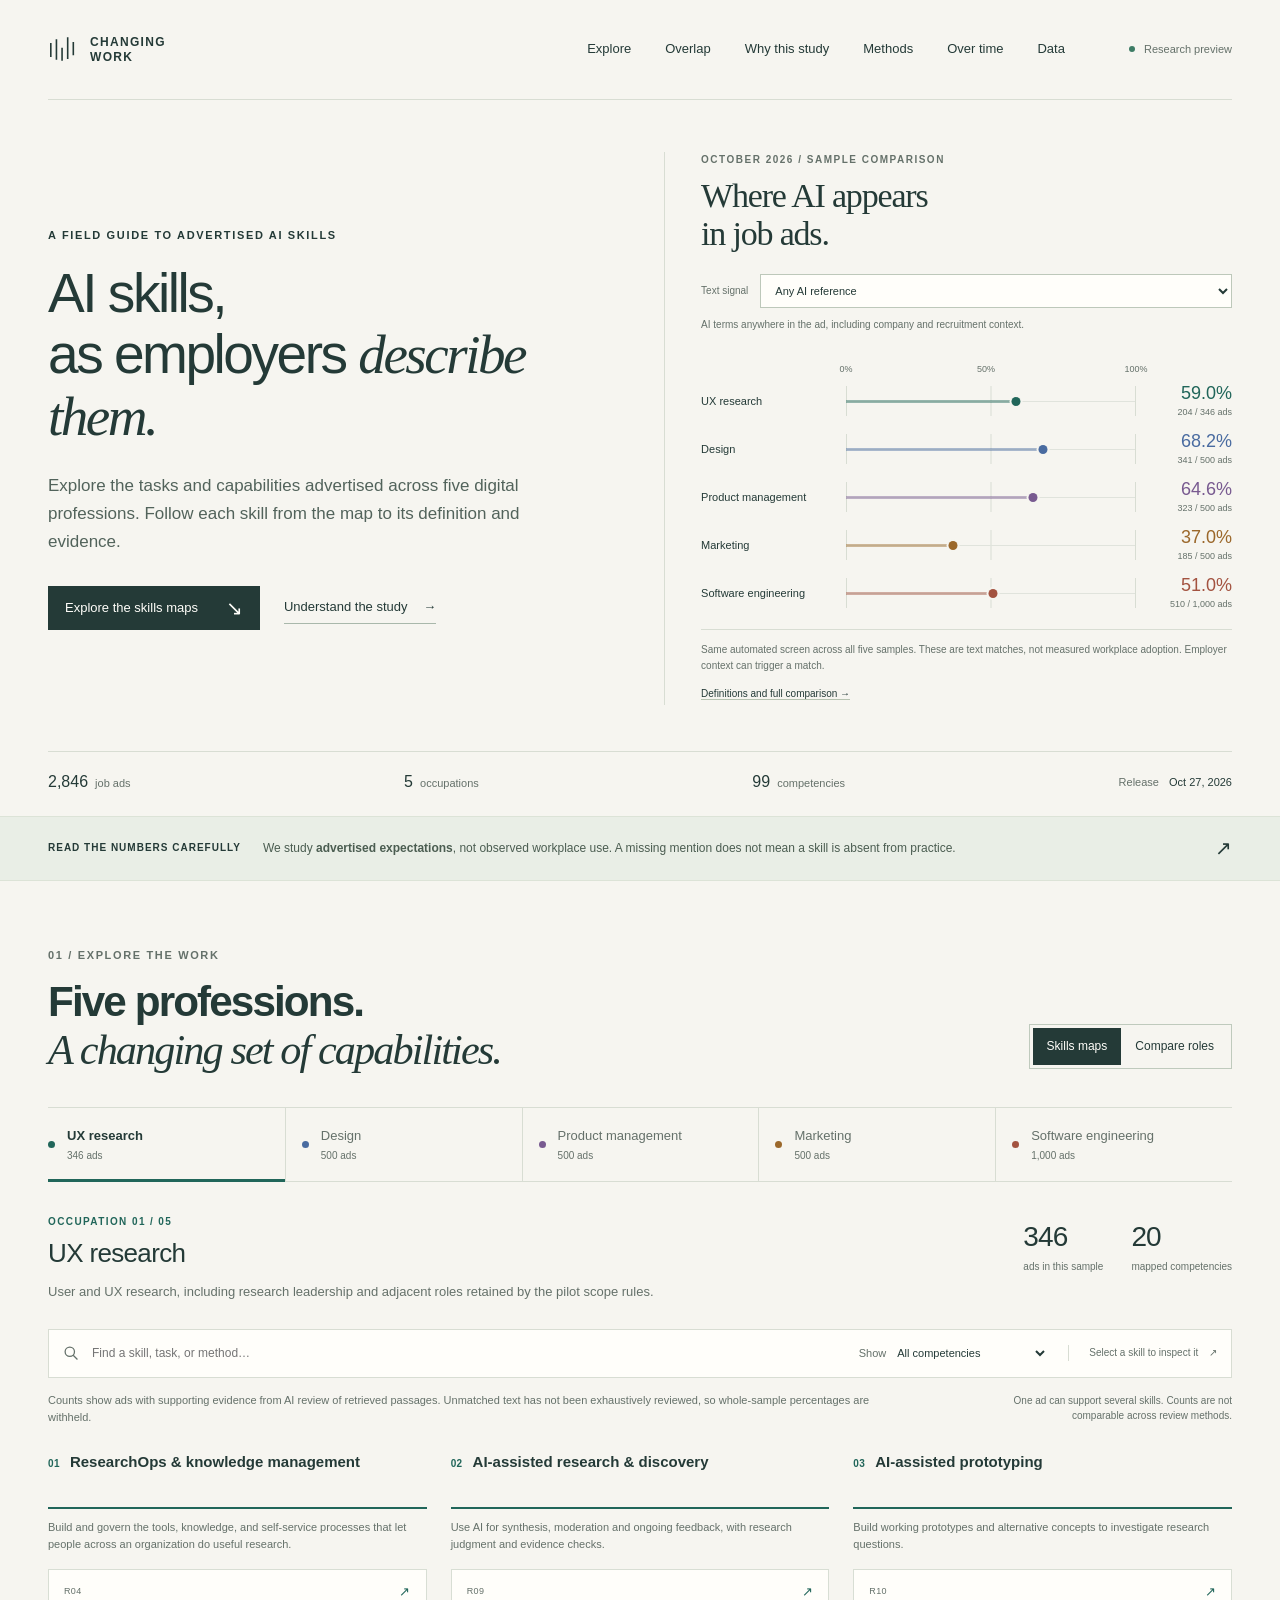
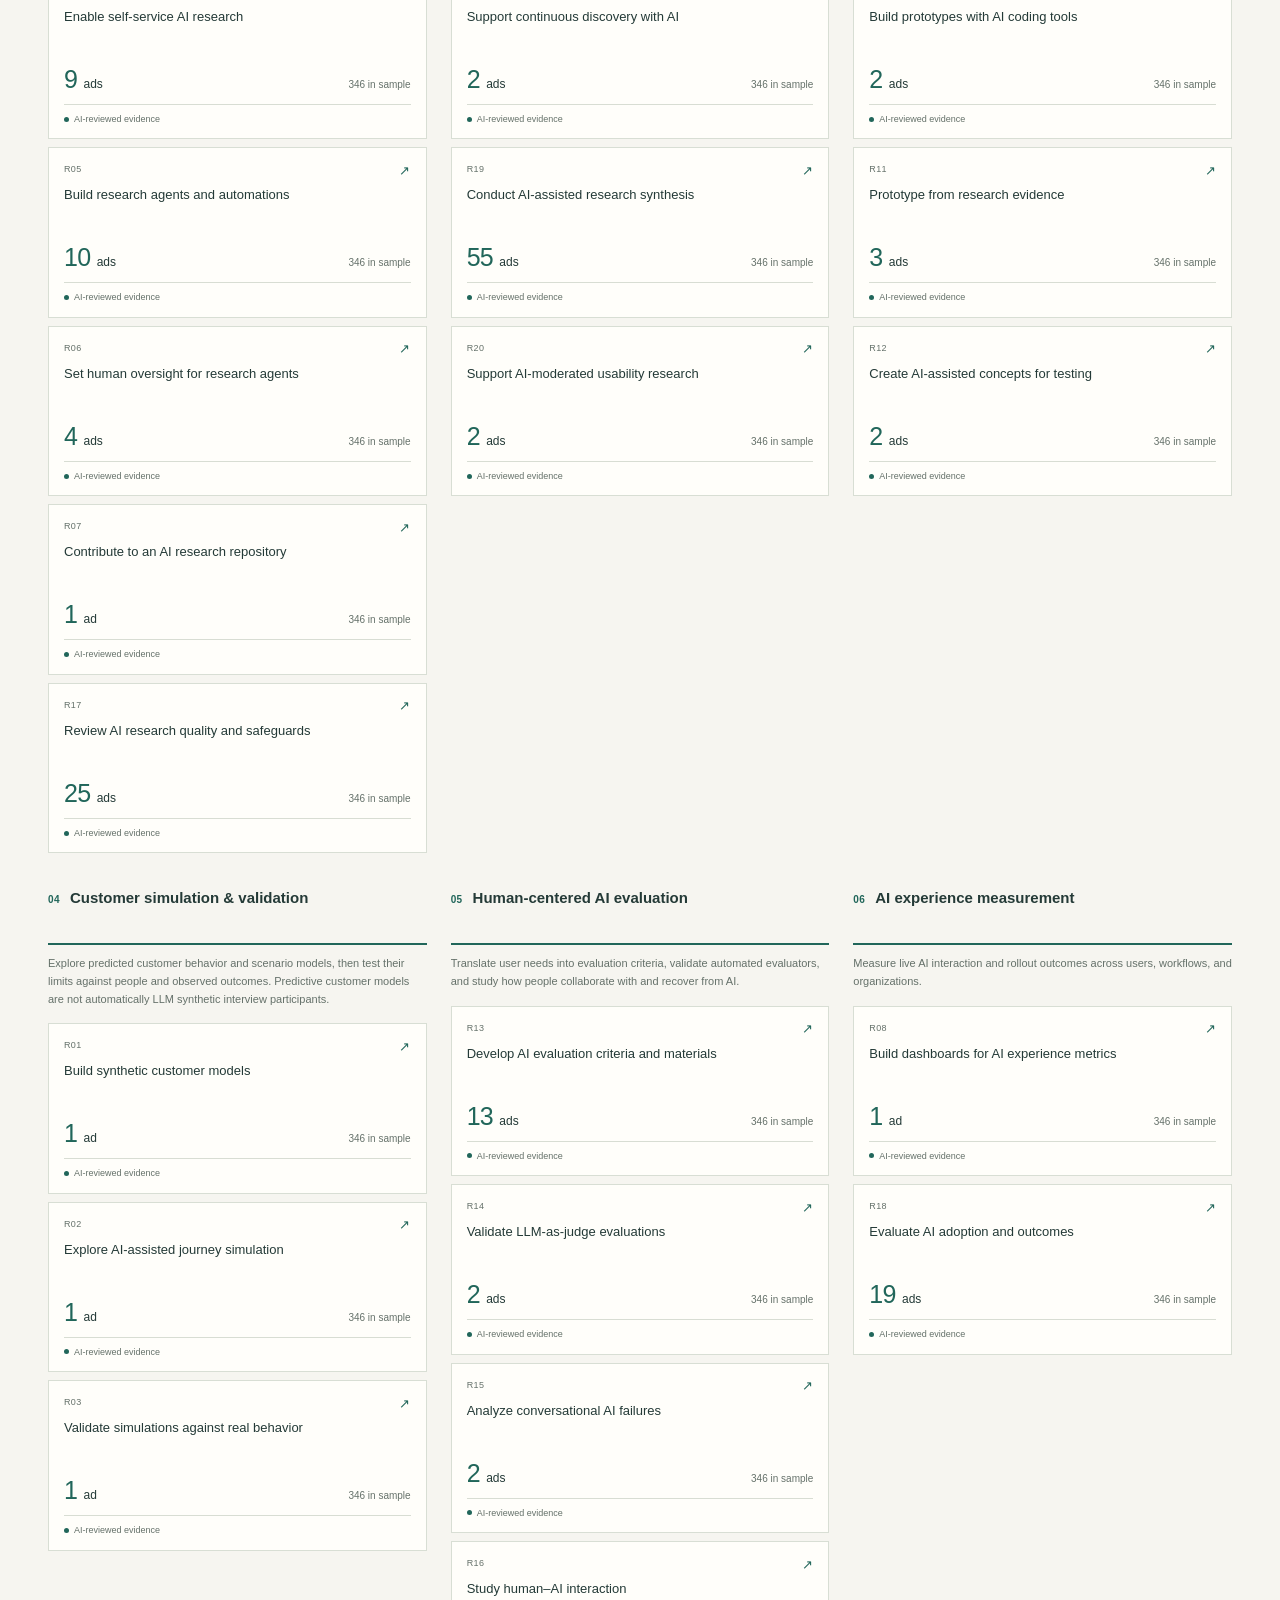
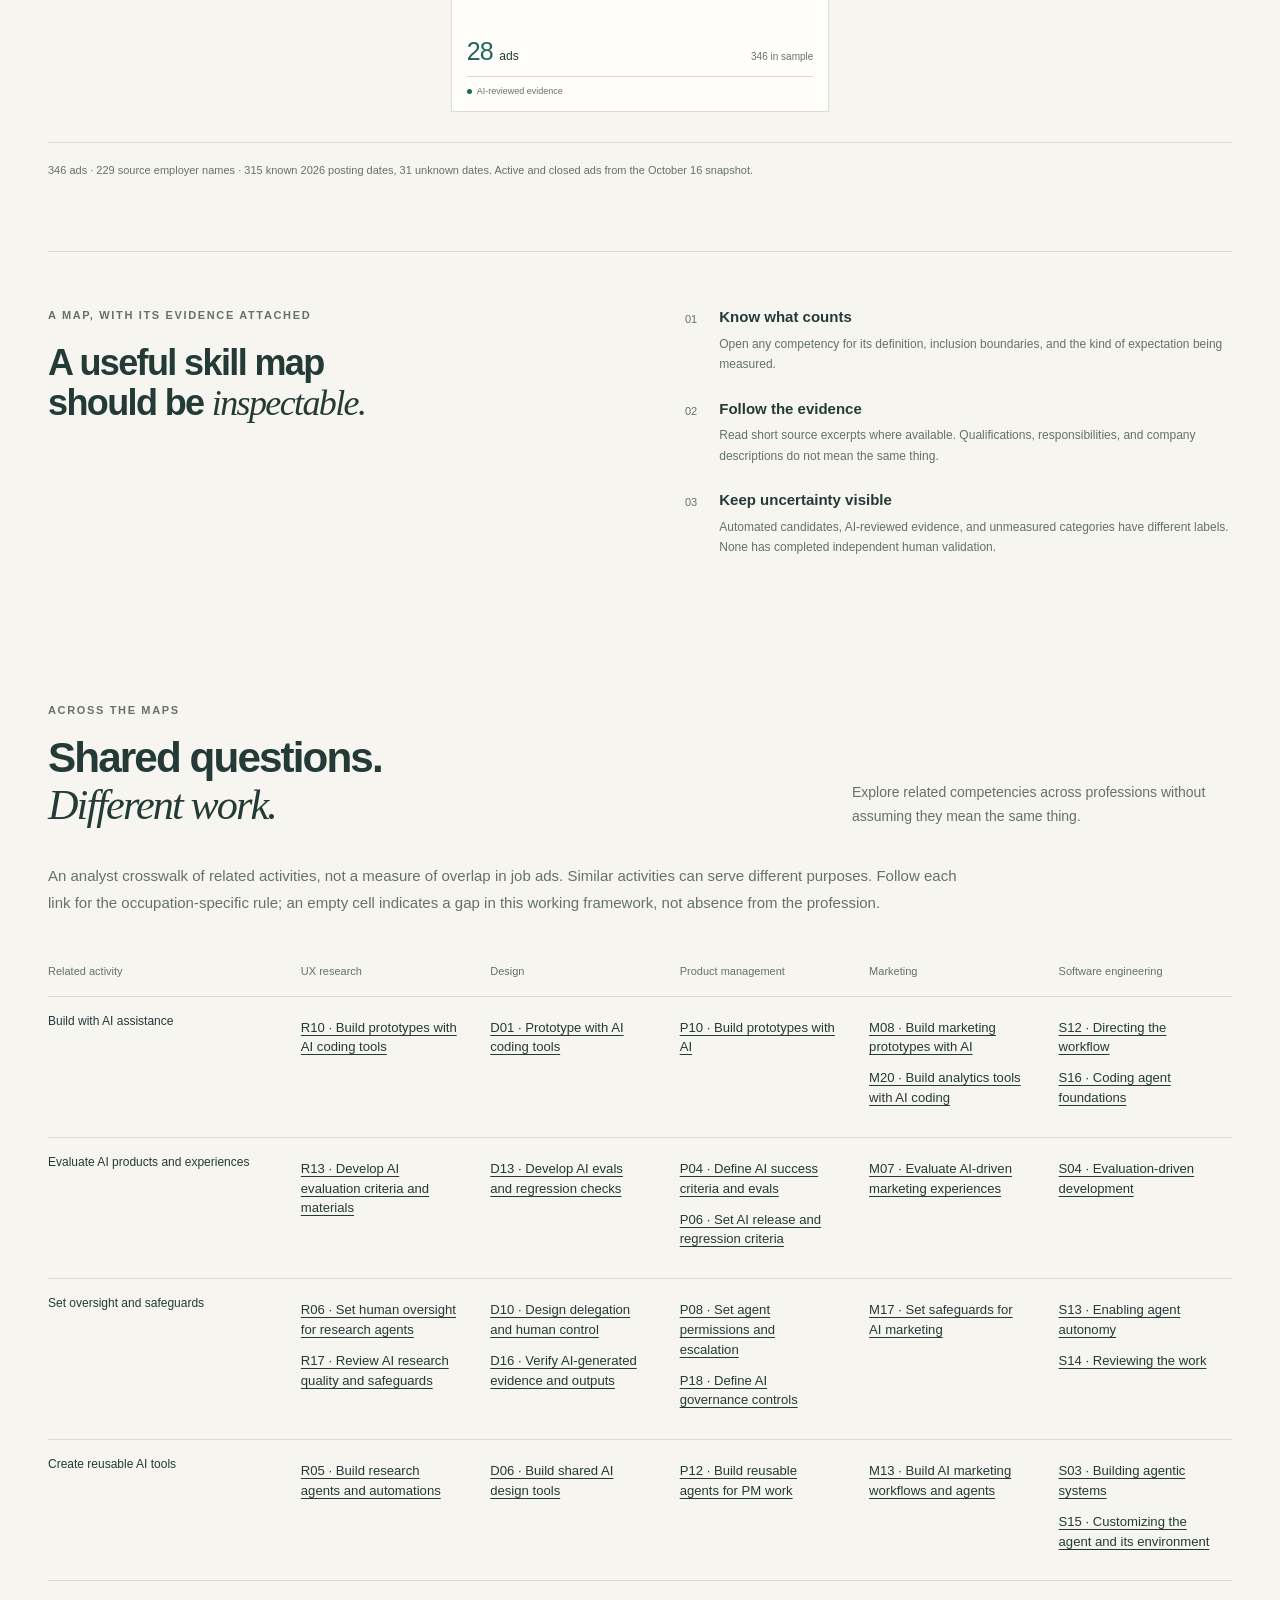
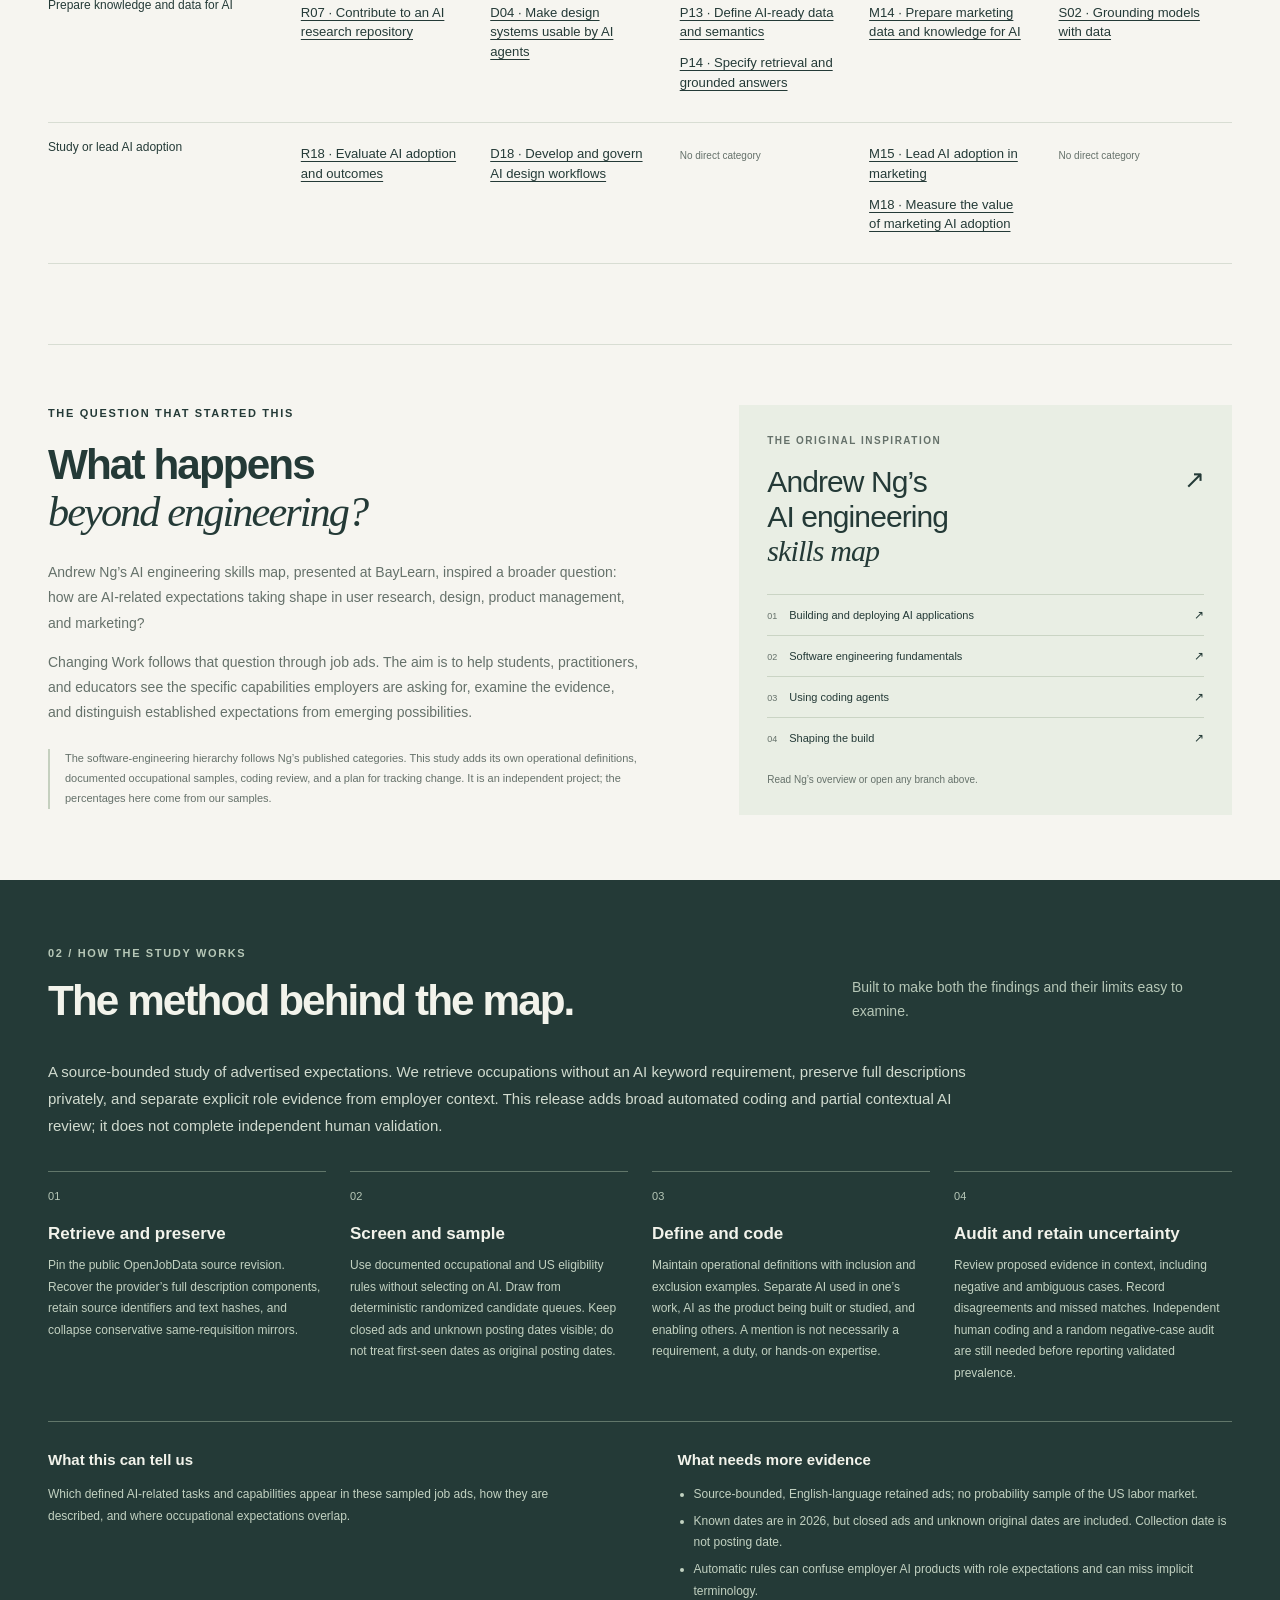
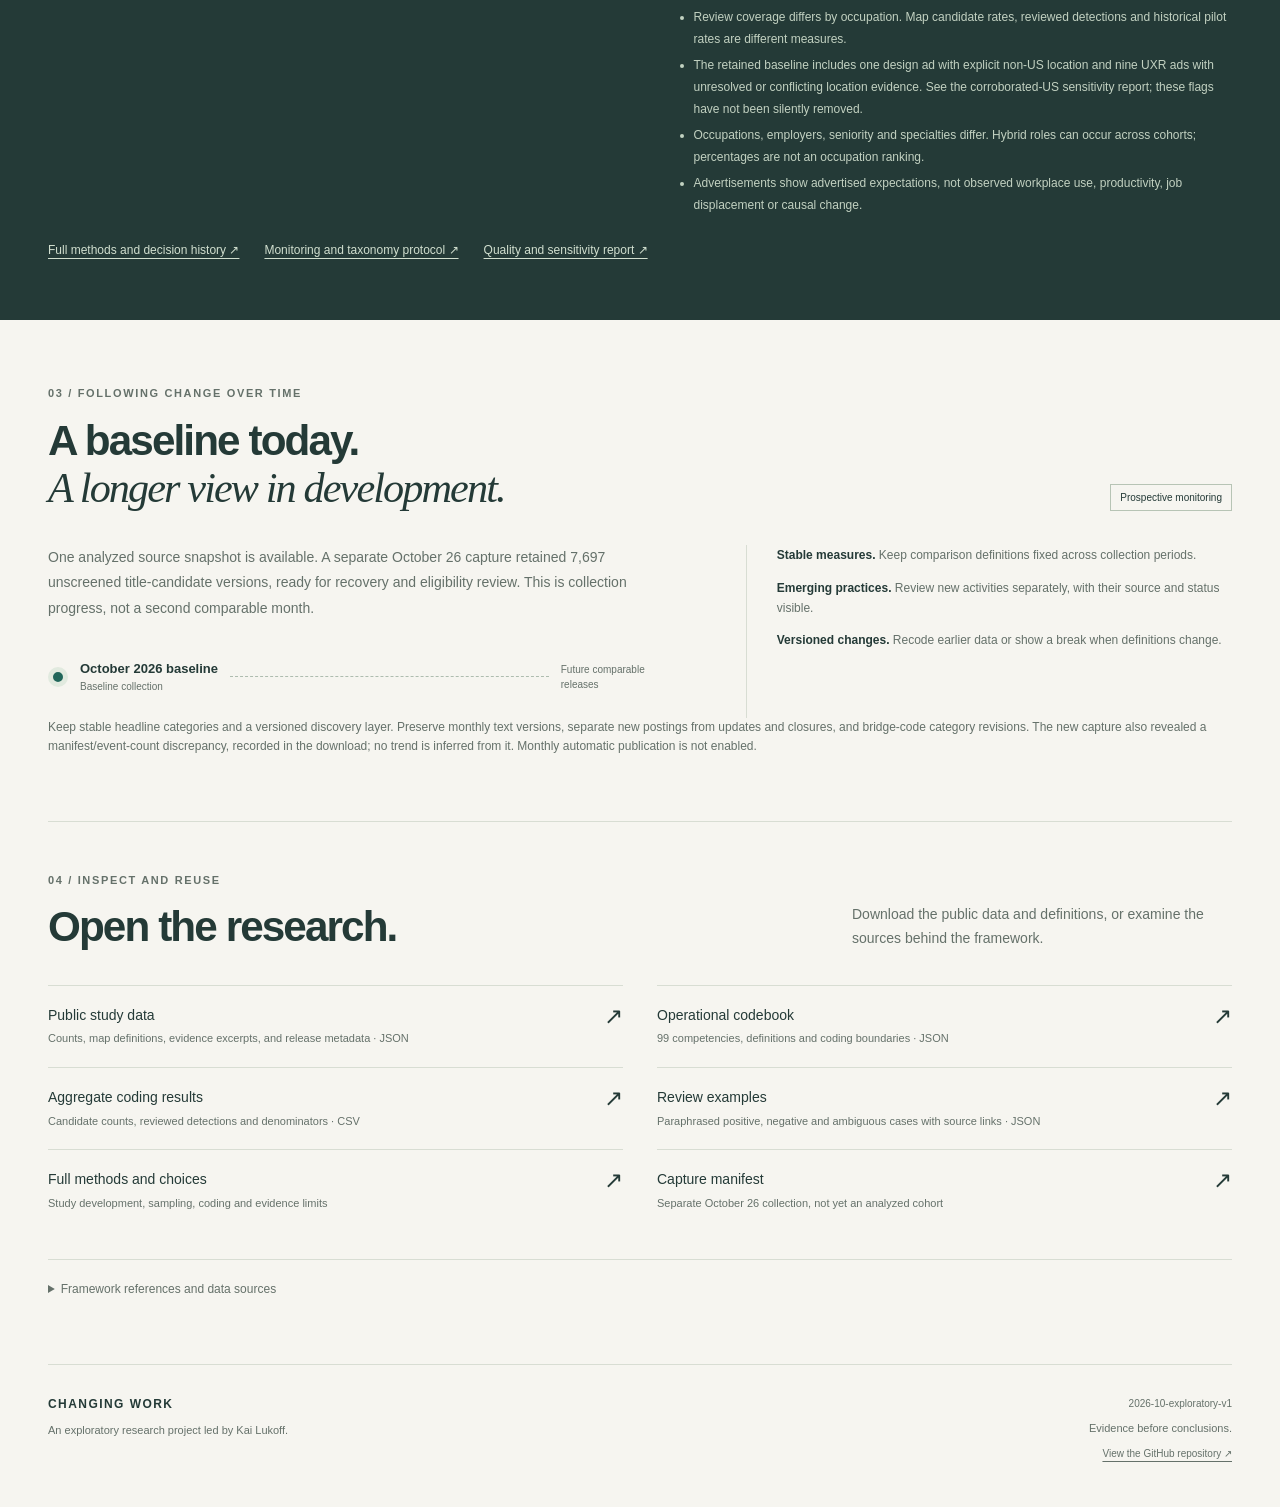
==== commit 9ce3287c: "Unify occupation cards and add comparable homepage chart" ====
--- a/index.html
+++ b/index.html
@@ -7,8 +7,8 @@
   <meta name="description" content="Explore the AI skills and tasks employers advertise across UX research, design, product management, marketing, and software engineering. An open, evidence-linked research prototype.">
   <title>Changing Work · AI skills in job ads</title>
   <link rel="icon" href="assets/favicon.svg" type="image/svg+xml">
-  <link rel="stylesheet" href="styles.css">
-  <script src="app.js" defer></script>
+  <link rel="stylesheet" href="styles.css?v=20261027-4">
+  <script src="app.js?v=20261027-4" defer></script>
 </head>
 <body>
   <a class="skip-link" href="#explore">Skip to the skills maps</a>
@@ -21,8 +21,18 @@
   <main id="top">
     <section class="intro wrap" aria-labelledby="intro-title">
       <div class="intro-copy"><p class="eyebrow">A field guide to advertised AI skills</p><h1 id="intro-title">AI skills,<br>as employers <em>describe them.</em></h1><p class="intro-description">Explore the tasks and capabilities advertised across five digital professions. Follow each skill from the map to its definition and evidence.</p><div class="intro-actions"><a class="primary-link" href="#explore">Explore the skills maps <span aria-hidden="true">↘</span></a><a class="text-link" href="#methods">Understand the study <span aria-hidden="true">→</span></a></div></div>
-      <div class="study-ledger" aria-label="Study at a glance"><p class="eyebrow">The current collection</p><div class="ledger-total"><span id="total-ads">…</span><span>job ads<br>examined</span></div><div class="ledger-line"><span>Occupations</span><strong id="total-roles">5</strong></div><div class="ledger-line"><span>Competencies mapped</span><strong id="total-skills">…</strong></div><div class="ledger-line"><span>Release</span><strong id="release-date">October 2026</strong></div><p class="ledger-foot">One baseline snapshot.<br>AI-assisted coding. Human validation pending.</p></div>
+      <figure class="overview-chart" aria-labelledby="overview-title" aria-describedby="overview-caveat">
+        <figcaption><p class="eyebrow">October 2026 / Sample comparison</p><h2 id="overview-title">Where AI appears <br>in job ads.</h2></figcaption>
+        <div class="overview-control"><label for="overview-metric">Text signal</label><select id="overview-metric" aria-describedby="overview-description"></select></div>
+        <p id="overview-description" class="overview-description"></p>
+        <div class="overview-axis" aria-hidden="true"><span>0%</span><span>50%</span><span>100%</span></div>
+        <div id="overview-rows" aria-live="polite" aria-atomic="true"></div>
+        <p class="overview-caveat" id="overview-caveat">Same automated screen across all five samples. These are text matches, not measured workplace adoption. Employer context can trigger a match.</p>
+        <a class="overview-link" href="#compare">Definitions and full comparison <span aria-hidden="true">→</span></a>
+      </figure>
     </section>
+
+    <div class="collection-strip wrap" aria-label="Study at a glance"><span><strong id="total-ads">…</strong> job ads</span><span><strong id="total-roles">5</strong> occupations</span><span><strong id="total-skills">…</strong> competencies</span><span>Release <strong id="release-date">October 2026</strong></span></div>
 
     <div class="scope-band"><div class="wrap"><span class="scope-label">Read the numbers carefully</span><p>We study <strong>advertised expectations</strong>, not observed workplace use. A missing mention does not mean a skill is absent from practice.</p><a href="#methods" aria-label="Read the measurement limits">↗</a></div></div>
 
--- a/styles.css
+++ b/styles.css
@@ -1,18 +1,68 @@
-:root{--paper:#f6f5f0;--white:#fffefa;--ink:#243a37;--muted:#65716a;--line:#d8ddd3;--accent:#21665a;--pale:#e9efe6;--gold:#966129;--gold-bg:#f6eddf;--role:#21665a;--role-light:#e6efea;--serif:Georgia,'Times New Roman',serif;--sans:Inter,'Aptos','Helvetica Neue',Arial,sans-serif;font-family:var(--sans);color:var(--ink);font-synthesis:none;background:var(--paper);scroll-behavior:smooth;scroll-padding-top:30px}*{box-sizing:border-box}body{margin:0;font-size:16px;line-height:1.55}button,input,select,textarea{font:inherit;color:inherit}button,a,input,select,textarea{touch-action:manipulation}button{cursor:pointer}button:disabled{opacity:.4;cursor:default}a{color:inherit;text-underline-offset:4px}a:hover{text-decoration-thickness:2px}button:focus-visible,a:focus-visible,input:focus-visible,select:focus-visible,textarea:focus-visible,summary:focus-visible{outline:3px solid #b66e2a;outline-offset:4px}button,select{border-radius:0}img,svg{max-width:100%}p,h1,h2,h3,h4{margin-top:0}p:last-child{margin-bottom:0}h1,h2,h3,h4{font-weight:600}h1,h2{letter-spacing:-.045em;line-height:1.12}h2 em,h1 em{font-family:var(--serif);font-weight:400}h2{font-size:clamp(28px,3.3vw,43px);margin-bottom:0}h3{font-size:19px;line-height:1.3}button{background:transparent;border:0}.wrap{width:min(1352px,calc(100% - 96px));margin-inline:auto}.eyebrow{font-size:11px;letter-spacing:.15em;text-transform:uppercase;font-weight:700;line-height:1.6;margin-bottom:18px}.sr-only{position:absolute;width:1px;height:1px;padding:0;margin:-1px;overflow:hidden;clip:rect(0,0,0,0);white-space:nowrap;border:0}[hidden]{display:none!important}.skip-link{position:absolute;top:-70px;left:16px;padding:12px 18px;background:var(--ink);color:white;z-index:50}.skip-link:focus{top:10px}.site-header{height:100px;width:min(1448px,calc(100% - 96px));margin:auto;display:flex;align-items:center;justify-content:space-between;border-bottom:1px solid var(--line);gap:24px}.wordmark{display:flex;align-items:center;gap:12px;text-decoration:none;font-weight:800;font-size:12px;letter-spacing:.11em;line-height:1.25}.wordmark svg{width:30px;height:35px;fill:none;stroke:var(--ink);stroke-width:1.7}.site-header nav{display:flex;gap:34px;margin-left:auto;margin-right:40px}.site-header nav a{font-size:13px;text-decoration:none}.release-marker{font-size:11px;color:var(--muted);display:flex;align-items:center;gap:9px;white-space:nowrap}.release-marker span{width:6px;height:6px;background:#3d7c65;border-radius:50%}.intro{display:grid;grid-template-columns:1fr 260px;gap:100px;padding-block:68px 66px;align-items:center}.intro h1{font-size:clamp(40px,4.65vw,65px);font-weight:500;margin-bottom:24px;max-width:940px}.intro-description{font-size:17px;line-height:1.65;color:#52635b;max-width:650px}.intro-actions{display:flex;align-items:center;gap:28px;margin-top:30px;font-size:13px}.primary-link{display:inline-flex;gap:28px;align-items:center;padding:12px 17px;background:var(--ink);color:var(--white);text-decoration:none}.primary-link:hover{background:#31544c}.primary-link span{font-size:20px;line-height:1}.text-link{text-decoration:none;border-bottom:1px solid #a9b8ab;padding:6px 0}.text-link span{margin-left:12px}.study-ledger{padding-left:30px;border-left:1px solid var(--line)}.study-ledger .eyebrow{color:var(--muted);letter-spacing:.1em;margin-bottom:16px}.ledger-total{display:flex;gap:16px;align-items:center;margin-bottom:20px}.ledger-total>span:first-child{font-size:48px;letter-spacing:-.06em;line-height:1}.ledger-total>span:last-child{font-size:11px;color:var(--muted);line-height:1.5}.ledger-line{padding:9px 0;display:flex;justify-content:space-between;gap:12px;border-top:1px solid var(--line);font-size:11px}.ledger-line strong{font-weight:600}.ledger-foot{font-size:11px;line-height:1.6;color:var(--muted);margin-top:16px}.scope-band{background:#e9eee6;border-block:1px solid #dce3d7}.scope-band>.wrap{display:flex;align-items:center;gap:22px;padding-block:16px}.scope-label{font-size:10px;text-transform:uppercase;letter-spacing:.1em;white-space:nowrap;font-weight:700}.scope-band p{font-size:12px;color:#4b5d51;margin:0}.scope-band a{margin-left:auto;text-decoration:none;font-size:20px}.explore-section{padding-top:66px;padding-bottom:72px}.section-head{display:flex;align-items:flex-end;justify-content:space-between;gap:40px;margin-bottom:34px}.section-head .eyebrow{color:var(--muted);margin-bottom:14px}.section-deck{font-size:14px;color:var(--muted);max-width:380px;line-height:1.7;margin:0}.view-switch{display:flex;border:1px solid #bfcabd;padding:3px;white-space:nowrap;margin-bottom:4px}.view-switch button{font-size:12px;padding:9px 14px}.view-switch button.selected{background:var(--ink);color:var(--white)}.role-tabs{display:grid;grid-template-columns:repeat(5,1fr);border-block:1px solid var(--line);gap:0}.role-tab{display:flex;text-align:left;align-items:center;gap:12px;padding:18px 14px 17px 0;font-size:13px;position:relative;color:var(--muted)}.role-tab+.role-tab{padding-left:16px;border-left:1px solid var(--line)}.role-tab .role-dot{width:7px;height:7px;flex:none;border-radius:50%;background:var(--tab-color)}.role-tab[aria-pressed=true]{font-weight:650;color:var(--ink)}.role-tab[aria-pressed=true]:after{content:'';position:absolute;height:3px;bottom:-1px;left:0;right:0;background:var(--tab-color)}.role-tab .tab-n{display:block;font-size:10px;font-weight:400;margin-top:2px;color:var(--muted)}.role-intro{display:flex;justify-content:space-between;gap:50px;padding:32px 0 26px;align-items:flex-start}.role-index{font-size:10px;letter-spacing:.14em;text-transform:uppercase;color:var(--role);font-weight:700;margin-bottom:8px}.role-heading h3{font-size:26px;font-weight:500;letter-spacing:-.025em;margin:0 0 10px}.role-heading>p:last-child{font-size:13px;color:var(--muted);max-width:740px;margin-bottom:0;line-height:1.7}.role-facts{display:flex;gap:28px;flex:none;padding-top:6px}.role-facts>div{min-width:78px}.role-facts strong{display:block;font-size:28px;font-weight:500;line-height:1.2;letter-spacing:-.03em}.role-facts span{display:block;font-size:10px;color:var(--muted);margin-top:6px}.map-tools{display:flex;gap:20px;align-items:center;background:var(--white);border:1px solid var(--line);padding:10px 14px}.search-wrap{display:flex;align-items:center;gap:12px;flex:1}.search-wrap svg{width:17px;height:17px;stroke:var(--muted);stroke-width:1.5;fill:none;flex:none}.search-wrap input{width:100%;border:0;background:transparent;font-size:12px;padding:4px 0}.search-wrap input:focus-visible{outline-offset:6px}.filter-wrap{font-size:11px;color:var(--muted);display:flex;align-items:center;gap:7px}.filter-wrap select{border:0;background:transparent;font-size:11px;color:var(--ink);padding:4px 20px 4px 0;max-width:180px}.map-help{font-size:10px;color:var(--muted);border-left:1px solid var(--line);padding-left:20px;white-space:nowrap}.map-help span{margin-left:8px}.map-caption{display:flex;gap:20px;justify-content:space-between;margin:14px 0 25px;align-items:flex-start}.map-caption p{font-size:11px;color:var(--muted);max-width:900px;margin:0}.map-scale{font-size:10px;color:var(--muted);white-space:nowrap;padding-top:1px}.map-grid{display:grid;grid-template-columns:repeat(3,minmax(0,1fr));gap:34px 24px;align-items:start}.map-grid.four-branches{grid-template-columns:repeat(4,minmax(0,1fr))}.branch-head{display:flex;gap:10px;margin-bottom:12px;align-items:baseline;padding-bottom:13px;border-bottom:2px solid var(--role)}.branch-number{font-size:10px;font-weight:600;color:var(--role);letter-spacing:.04em}.branch-head h4{font-size:15px;line-height:1.4;font-weight:600;margin:0}.branch-description{font-size:11px;color:var(--muted);margin:-2px 0 15px;line-height:1.6}.skill-list{display:grid;gap:8px}.skill-node{text-align:left;width:100%;padding:14px 14px 12px;border:1px solid #d8ded4;background:var(--white);position:relative;transition:border-color .15s,background-color .15s,transform .15s}.skill-node:hover{border-color:var(--role);background:#fff;transform:translateY(-1px)}.skill-node:focus-visible{outline-offset:2px}.skill-topline{display:flex;align-items:center;justify-content:space-between;gap:10px;font-size:9px;letter-spacing:.04em;color:var(--muted);margin-bottom:8px}.skill-open{font-size:13px;line-height:1;color:var(--role)}.skill-title{display:block;font-size:13px;line-height:1.5;font-weight:500;min-height:2.8em}.skill-bottom{display:flex;justify-content:space-between;align-items:baseline;gap:10px;margin-top:13px}.skill-rate{font-size:22px;font-weight:500;line-height:1.1;letter-spacing:-.03em;color:var(--role)}.skill-denom{font-size:10px;color:var(--muted);letter-spacing:0}.skill-state{font-size:9px;line-height:1.3;color:var(--muted);text-align:right}.skill-bar{height:3px;background:#edf0e9;margin-top:10px;overflow:hidden}.skill-bar>span{display:block;height:100%;background:var(--role);min-width:0}.skill-node.candidate .skill-bar>span{background:repeating-linear-gradient(90deg,var(--role),var(--role) 3px,transparent 3px,transparent 5px)}.skill-node.not-assessed{background:#f3f3ee;border-style:dashed}.skill-node.not-assessed .skill-title{color:#59645d}.skill-node.not-assessed .skill-rate{font-size:16px;color:#7b837b;letter-spacing:0}.skill-node.not-assessed .skill-bar{display:none}.skill-node.zero .skill-rate{color:#757e74}.no-results{padding:38px;text-align:center;color:var(--muted);border:1px dashed var(--line);font-size:14px}.role-method-note{font-size:11px;color:var(--muted);line-height:1.7;border-top:1px solid var(--line);padding-top:18px;margin-top:30px}.load-state{padding:45px;color:var(--muted);background:#eeefe8}.load-state.error{border-left:3px solid #a55c37}.compare-intro{max-width:700px;margin:32px 0 22px}.compare-intro h3{font-size:25px;letter-spacing:-.025em;font-weight:500}.compare-intro p,.compare-foot{font-size:13px;color:var(--muted);line-height:1.7}.measurement-note{font-size:12px;background:var(--gold-bg);border-left:2px solid #bc8d4f;padding:14px 18px;margin-bottom:25px;color:#715634}.comparison-table-wrap{overflow-x:auto}.comparison-table{border-collapse:collapse;width:100%;min-width:740px;font-size:12px;text-align:left}.comparison-table th{font-weight:500;font-size:12px;padding:15px 16px;border-bottom:1px solid var(--line);vertical-align:bottom}.comparison-table thead th{font-size:11px;color:var(--muted);width:16%}.comparison-table th:first-child{padding-left:0;width:20%;min-width:160px}.comparison-table td{padding:18px 16px;vertical-align:top;border-bottom:1px solid var(--line)}.comparison-table .compare-value{font-size:25px;font-weight:500;letter-spacing:-.04em;display:block;line-height:1.2}.comparison-table .compare-n{color:var(--muted);font-size:10px;margin-top:5px;display:block}.comparison-table .compare-status{font-size:9px;display:block;margin-top:7px;color:#8a6839}.comparison-bar{height:4px;background:#e7ece3;margin:10px 0 0;max-width:120px}.comparison-bar>span{display:block;height:100%;background:var(--cell-color)}.comparison-table .candidate .comparison-bar>span{background:repeating-linear-gradient(90deg,var(--cell-color),var(--cell-color) 3px,transparent 3px,transparent 5px)}.comparison-table .metric-note{display:block;font-size:10px;color:var(--muted);font-weight:400;margin-top:7px;line-height:1.5}.compare-foot{margin-top:20px}.reading-guide{display:grid;grid-template-columns:1fr 1fr;gap:90px;padding-block:55px 65px;border-top:1px solid var(--line)}.reading-guide h2{font-size:36px}.reading-guide .eyebrow{color:var(--muted)}.guide-items{display:grid;gap:24px}.guide-items>div{display:flex;gap:22px}.guide-number{font-size:11px;color:var(--muted);padding-top:4px}.guide-items h3{font-size:15px;margin-bottom:7px}.guide-items p{font-size:12px;line-height:1.7;color:var(--muted)}.methods-section{background:var(--ink);color:#f2f3eb;padding:65px 0 60px}.methods-section .eyebrow,.methods-section .section-deck{color:#b6c7b7}.methods-summary{max-width:920px;font-size:15px;color:#d1dbcf;line-height:1.8;margin-bottom:32px}.method-steps{display:grid;grid-template-columns:repeat(4,1fr);gap:24px;list-style:none;margin:0;padding:0;counter-reset:method}.method-steps li{counter-increment:method;border-top:1px solid #61766a;padding-top:16px}.method-steps li:before{content:'0' counter(method);font-size:11px;display:block;color:#b6c7b7;margin-bottom:18px}.method-steps h3{font-size:17px;margin-bottom:10px}.method-steps p{font-size:12px;color:#c2d1c1;line-height:1.8}.method-bottom{display:grid;grid-template-columns:1fr 1fr;gap:75px;border-top:1px solid #61766a;padding-top:28px;margin-top:36px}.method-bottom h3{font-size:15px}.method-bottom p,.method-bottom li{font-size:12px;color:#c2d1c1;line-height:1.8}.method-bottom ul{padding-left:16px;margin:0}.method-bottom li+li{margin-top:5px}.inline-links{display:flex;gap:25px;flex-wrap:wrap;font-size:12px;margin-top:25px;color:#d1dfcf}.monitoring-section{padding-block:65px}.outline-tag{border:1px solid #b7c4b5;padding:5px 9px;font-size:10px;white-space:nowrap}.monitor-layout{display:grid;grid-template-columns:1.25fr 1fr;gap:90px}.monitor-summary{font-size:14px;line-height:1.8;color:var(--muted);max-width:620px}.baseline-mark{display:flex;align-items:center;gap:12px;padding:24px 0}.timeline-dot{border:5px solid #e1eadf;width:20px;height:20px;border-radius:50%;background:var(--accent);flex:none}.baseline-mark strong{font-size:13px;display:block}.baseline-mark div>span{font-size:10px;color:var(--muted);display:block}.future-line{border-top:1px dashed #aebcaf;flex:1;min-width:35px}.future-label{font-size:10px;color:var(--muted);max-width:95px;line-height:1.5}.monitor-principles{border-left:1px solid var(--line);padding-left:30px}.monitor-principles p{font-size:12px;color:var(--muted);line-height:1.7}.monitor-principles strong{color:var(--ink)}#monitoring-detail{font-size:12px;color:var(--muted)}.downloads-section{padding:50px 0 65px;border-top:1px solid var(--line)}.download-list{display:grid;grid-template-columns:1fr 1fr;gap:0 34px}.download-item{padding:19px 0;border-top:1px solid var(--line);display:flex;align-items:flex-start;gap:20px;text-decoration:none}.download-item>span:first-child{flex:1}.download-item strong{font-size:14px;font-weight:500;display:block}.download-item small{font-size:11px;color:var(--muted);line-height:1.6;display:block;margin-top:4px}.download-item .download-arrow{font-size:23px;line-height:1}.download-item:hover strong{text-decoration:underline;text-underline-offset:4px}.source-details{margin-top:28px;border-top:1px solid var(--line);padding-top:20px;font-size:12px}.source-details summary{cursor:pointer;color:var(--muted)}.source-details ul{padding-left:20px;columns:2;column-gap:50px}.source-details li{margin:10px 0;break-inside:avoid}.site-footer{border-top:1px solid var(--line);padding-block:30px 45px;display:flex;justify-content:space-between;gap:30px;font-size:11px;color:var(--muted)}.footer-brand{font-size:12px;letter-spacing:.12em;text-decoration:none;font-weight:700;color:var(--ink)}.site-footer p{margin:8px 0}.site-footer>div:last-child{text-align:right}.site-footer #footer-version{font-size:10px}.site-footer #repository-link{font-size:10px}dialog{border:1px solid #c9d3c4;background:var(--white);color:var(--ink);width:min(720px,calc(100% - 40px));max-height:calc(100dvh - 48px);padding:0;box-shadow:0 20px 90px #142e3540}dialog::backdrop{background:#18392f70;backdrop-filter:blur(3px)}.dialog-top{display:flex;align-items:center;justify-content:space-between;padding:17px 28px;border-bottom:1px solid var(--line);position:sticky;top:0;background:var(--white);z-index:1}.dialog-top .eyebrow{margin:0;font-size:10px;color:var(--muted)}.icon-button{font-size:29px;line-height:1;width:30px;height:30px;padding:0;color:var(--muted)}.dialog-body{padding:30px 35px 25px}.detail-id{font-size:11px;letter-spacing:.1em;color:var(--role);margin-bottom:9px}.dialog-body h2{font-size:33px;line-height:1.2;font-weight:500;max-width:600px}.detail-measure{margin:22px 0;display:flex;gap:20px;align-items:center;background:var(--role-light);padding:15px 18px;border-left:2px solid var(--role)}.detail-measure .big-number{font-size:36px;letter-spacing:-.04em;line-height:1;white-space:nowrap}.detail-measure p{font-size:12px;line-height:1.5;margin:0}.detail-measure small{display:block;font-size:10px;color:var(--muted);margin-top:4px}.detail-definition{font-size:15px;line-height:1.8;margin-top:20px}.facet-list{display:flex;flex-wrap:wrap;gap:7px;margin:16px 0 23px}.facet-list span{font-size:10px;border:1px solid var(--line);padding:4px 8px;color:var(--muted)}.detail-section{border-top:1px solid var(--line);padding-top:20px;margin-top:22px}.detail-section h3{font-size:15px;margin-bottom:10px}.detail-section ul{padding-left:18px;margin:0;font-size:12px;color:var(--muted);line-height:1.8}.detail-section p{font-size:12px;color:var(--muted);line-height:1.7}.evidence-item{margin:18px 0}.evidence-item blockquote{margin:0 0 10px;padding:0 0 0 17px;border-left:2px solid var(--role);font-family:var(--serif);font-size:19px;line-height:1.55;color:var(--ink)}.evidence-item .evidence-meta{font-size:10px;color:var(--muted);line-height:1.6}.evidence-item a{font-size:10px}.evidence-context{font-size:11px;margin-top:8px;color:var(--muted)}.feedback-section{border-top:1px solid var(--line);padding-top:21px;margin-top:25px}.feedback-section summary{font-size:13px;cursor:pointer}.feedback-section p{font-size:11px;color:var(--muted);line-height:1.7;margin-top:12px}.feedback-section label{display:block;font-size:11px;margin:14px 0 6px}.feedback-section select,.feedback-section textarea{width:100%;padding:9px;background:var(--paper);border:1px solid var(--line);font-size:12px}.feedback-section textarea{resize:vertical}.feedback-actions{display:flex;gap:20px;justify-content:space-between;align-items:center;margin-top:12px}.feedback-actions #feedback-state{font-size:10px;color:var(--muted)}.small-button{font-size:11px;padding:8px 10px;border:1px solid #aab9a7}.dialog-footer{display:flex;justify-content:space-between;align-items:center;gap:20px;border-top:1px solid var(--line);padding:17px 28px;background:var(--paper)}.dialog-footer>span{font-size:10px;color:var(--muted)}.dialog-footer>div{display:flex;gap:15px}.dialog-footer button{font-size:11px}.badge{display:inline-block;font-size:9px;letter-spacing:.03em;padding:3px 5px;background:var(--pale);color:var(--accent)}.badge.candidate{background:var(--gold-bg);color:#8a6633}mark{background:#ece4b9;color:inherit}
+:root{--paper:#f6f5f0;--white:#fffefa;--ink:#243a37;--muted:#65716a;--line:#d8ddd3;--accent:#21665a;--pale:#e9efe6;--gold:#966129;--gold-bg:#f6eddf;--role:#21665a;--role-light:#e6efea;--serif:Georgia,'Times New Roman',serif;--sans:Inter,'Aptos','Helvetica Neue',Arial,sans-serif;font-family:var(--sans);color:var(--ink);font-synthesis:none;background:var(--paper);scroll-behavior:smooth;scroll-padding-top:30px}*{box-sizing:border-box}body{margin:0;font-size:16px;line-height:1.55}button,input,select,textarea{font:inherit;color:inherit}button,a,input,select,textarea{touch-action:manipulation}button{cursor:pointer}button:disabled{opacity:.4;cursor:default}a{color:inherit;text-underline-offset:4px}a:hover{text-decoration-thickness:2px}button:focus-visible,a:focus-visible,input:focus-visible,select:focus-visible,textarea:focus-visible,summary:focus-visible{outline:3px solid #b66e2a;outline-offset:4px}button,select{border-radius:0}img,svg{max-width:100%}p,h1,h2,h3,h4{margin-top:0}p:last-child{margin-bottom:0}h1,h2,h3,h4{font-weight:600}h1,h2{letter-spacing:-.045em;line-height:1.12}h2 em,h1 em{font-family:var(--serif);font-weight:400}h2{font-size:clamp(28px,3.3vw,43px);margin-bottom:0}h3{font-size:19px;line-height:1.3}button{background:transparent;border:0}.wrap{width:min(1352px,calc(100% - 96px));margin-inline:auto}.eyebrow{font-size:11px;letter-spacing:.15em;text-transform:uppercase;font-weight:700;line-height:1.6;margin-bottom:18px}.sr-only{position:absolute;width:1px;height:1px;padding:0;margin:-1px;overflow:hidden;clip:rect(0,0,0,0);white-space:nowrap;border:0}[hidden]{display:none!important}.skip-link{position:absolute;top:-70px;left:16px;padding:12px 18px;background:var(--ink);color:white;z-index:50}.skip-link:focus{top:10px}.site-header{height:100px;width:min(1448px,calc(100% - 96px));margin:auto;display:flex;align-items:center;justify-content:space-between;border-bottom:1px solid var(--line);gap:24px}.wordmark{display:flex;align-items:center;gap:12px;text-decoration:none;font-weight:800;font-size:12px;letter-spacing:.11em;line-height:1.25}.wordmark svg{width:30px;height:35px;fill:none;stroke:var(--ink);stroke-width:1.7}.site-header nav{display:flex;gap:34px;margin-left:auto;margin-right:40px}.site-header nav a{font-size:13px;text-decoration:none}.release-marker{font-size:11px;color:var(--muted);display:flex;align-items:center;gap:9px;white-space:nowrap}.release-marker span{width:6px;height:6px;background:#3d7c65;border-radius:50%}.intro{display:grid;grid-template-columns:1fr 260px;gap:100px;padding-block:68px 66px;align-items:center}.intro h1{font-size:clamp(40px,4.65vw,65px);font-weight:500;margin-bottom:24px;max-width:940px}.intro-description{font-size:17px;line-height:1.65;color:#52635b;max-width:650px}.intro-actions{display:flex;align-items:center;gap:28px;margin-top:30px;font-size:13px}.primary-link{display:inline-flex;gap:28px;align-items:center;padding:12px 17px;background:var(--ink);color:var(--white);text-decoration:none}.primary-link:hover{background:#31544c}.primary-link span{font-size:20px;line-height:1}.text-link{text-decoration:none;border-bottom:1px solid #a9b8ab;padding:6px 0}.text-link span{margin-left:12px}.study-ledger{padding-left:30px;border-left:1px solid var(--line)}.study-ledger .eyebrow{color:var(--muted);letter-spacing:.1em;margin-bottom:16px}.ledger-total{display:flex;gap:16px;align-items:center;margin-bottom:20px}.ledger-total>span:first-child{font-size:48px;letter-spacing:-.06em;line-height:1}.ledger-total>span:last-child{font-size:11px;color:var(--muted);line-height:1.5}.ledger-line{padding:9px 0;display:flex;justify-content:space-between;gap:12px;border-top:1px solid var(--line);font-size:11px}.ledger-line strong{font-weight:600}.ledger-foot{font-size:11px;line-height:1.6;color:var(--muted);margin-top:16px}.scope-band{background:#e9eee6;border-block:1px solid #dce3d7}.scope-band>.wrap{display:flex;align-items:center;gap:22px;padding-block:16px}.scope-label{font-size:10px;text-transform:uppercase;letter-spacing:.1em;white-space:nowrap;font-weight:700}.scope-band p{font-size:12px;color:#4b5d51;margin:0}.scope-band a{margin-left:auto;text-decoration:none;font-size:20px}.explore-section{padding-top:66px;padding-bottom:72px}.section-head{display:flex;align-items:flex-end;justify-content:space-between;gap:40px;margin-bottom:34px}.section-head .eyebrow{color:var(--muted);margin-bottom:14px}.section-deck{font-size:14px;color:var(--muted);max-width:380px;line-height:1.7;margin:0}.view-switch{display:flex;border:1px solid #bfcabd;padding:3px;white-space:nowrap;margin-bottom:4px}.view-switch button{font-size:12px;padding:9px 14px}.view-switch button.selected{background:var(--ink);color:var(--white)}.role-tabs{display:grid;grid-template-columns:repeat(5,1fr);border-block:1px solid var(--line);gap:0}.role-tab{display:flex;text-align:left;align-items:center;gap:12px;padding:18px 14px 17px 0;font-size:13px;position:relative;color:var(--muted)}.role-tab+.role-tab{padding-left:16px;border-left:1px solid var(--line)}.role-tab .role-dot{width:7px;height:7px;flex:none;border-radius:50%;background:var(--tab-color)}.role-tab[aria-pressed=true]{font-weight:650;color:var(--ink)}.role-tab[aria-pressed=true]:after{content:'';position:absolute;height:3px;bottom:-1px;left:0;right:0;background:var(--tab-color)}.role-tab .tab-n{display:block;font-size:10px;font-weight:400;margin-top:2px;color:var(--muted)}.role-intro{display:flex;justify-content:space-between;gap:50px;padding:32px 0 26px;align-items:flex-start}.role-index{font-size:10px;letter-spacing:.14em;text-transform:uppercase;color:var(--role);font-weight:700;margin-bottom:8px}.role-heading h3{font-size:26px;font-weight:500;letter-spacing:-.025em;margin:0 0 10px}.role-heading>p:last-child{font-size:13px;color:var(--muted);max-width:740px;margin-bottom:0;line-height:1.7}.role-facts{display:flex;gap:28px;flex:none;padding-top:6px}.role-facts>div{min-width:78px}.role-facts strong{display:block;font-size:28px;font-weight:500;line-height:1.2;letter-spacing:-.03em}.role-facts span{display:block;font-size:10px;color:var(--muted);margin-top:6px}.map-tools{display:flex;gap:20px;align-items:center;background:var(--white);border:1px solid var(--line);padding:10px 14px}.search-wrap{display:flex;align-items:center;gap:12px;flex:1}.search-wrap svg{width:17px;height:17px;stroke:var(--muted);stroke-width:1.5;fill:none;flex:none}.search-wrap input{width:100%;border:0;background:transparent;font-size:12px;padding:4px 0}.search-wrap input:focus-visible{outline-offset:6px}.filter-wrap{font-size:11px;color:var(--muted);display:flex;align-items:center;gap:7px}.filter-wrap select{border:0;background:transparent;font-size:11px;color:var(--ink);padding:4px 20px 4px 0;max-width:180px}.map-help{font-size:10px;color:var(--muted);border-left:1px solid var(--line);padding-left:20px;white-space:nowrap}.map-help span{margin-left:8px}.map-caption{display:flex;gap:20px;justify-content:space-between;margin:14px 0 25px;align-items:flex-start}.map-caption p{font-size:11px;color:var(--muted);max-width:900px;margin:0}.map-scale{font-size:10px;color:var(--muted);white-space:nowrap;padding-top:1px}.map-grid{display:grid;grid-template-columns:repeat(3,minmax(0,1fr));gap:34px 24px;align-items:start}.map-grid.four-branches{grid-template-columns:repeat(4,minmax(0,1fr))}.branch-head{display:flex;gap:10px;margin-bottom:12px;align-items:baseline;padding-bottom:13px;border-bottom:2px solid var(--role)}.branch-number{font-size:10px;font-weight:600;color:var(--role);letter-spacing:.04em}.branch-head h4{font-size:15px;line-height:1.4;font-weight:600;margin:0}.branch-description{font-size:11px;color:var(--muted);margin:-2px 0 15px;line-height:1.6}.skill-list{display:grid;gap:8px}.skill-node{text-align:left;width:100%;padding:14px 14px 12px;border:1px solid #d8ded4;background:var(--white);position:relative;transition:border-color .15s,background-color .15s,transform .15s}.skill-node:hover{border-color:var(--role);background:#fff;transform:translateY(-1px)}.skill-node:focus-visible{outline-offset:2px}.skill-topline{display:flex;align-items:center;justify-content:space-between;gap:10px;font-size:9px;letter-spacing:.04em;color:var(--muted);margin-bottom:8px}.skill-open{font-size:13px;line-height:1;color:var(--role)}.skill-title{display:block;font-size:13px;line-height:1.5;font-weight:500;min-height:2.8em}.skill-bottom{display:flex;justify-content:space-between;align-items:baseline;gap:10px;margin-top:13px}.skill-rate{font-size:22px;font-weight:500;line-height:1.1;letter-spacing:-.03em;color:var(--role)}.skill-denom{font-size:10px;color:var(--muted);letter-spacing:0}.skill-state{font-size:9px;line-height:1.3;color:var(--muted);text-align:right}.skill-node.not-assessed{background:#f3f3ee;border-style:dashed}.skill-node.not-assessed .skill-title{color:#59645d}.skill-node.not-assessed .skill-rate{font-size:16px;color:#7b837b;letter-spacing:0}.skill-node.zero .skill-rate{color:#757e74}.no-results{padding:38px;text-align:center;color:var(--muted);border:1px dashed var(--line);font-size:14px}.role-method-note{font-size:11px;color:var(--muted);line-height:1.7;border-top:1px solid var(--line);padding-top:18px;margin-top:30px}.load-state{padding:45px;color:var(--muted);background:#eeefe8}.load-state.error{border-left:3px solid #a55c37}.compare-intro{max-width:700px;margin:32px 0 22px}.compare-intro h3{font-size:25px;letter-spacing:-.025em;font-weight:500}.compare-intro p,.compare-foot{font-size:13px;color:var(--muted);line-height:1.7}.measurement-note{font-size:12px;background:var(--gold-bg);border-left:2px solid #bc8d4f;padding:14px 18px;margin-bottom:25px;color:#715634}.comparison-table-wrap{overflow-x:auto}.comparison-table{border-collapse:collapse;width:100%;min-width:740px;font-size:12px;text-align:left}.comparison-table th{font-weight:500;font-size:12px;padding:15px 16px;border-bottom:1px solid var(--line);vertical-align:bottom}.comparison-table thead th{font-size:11px;color:var(--muted);width:16%}.comparison-table th:first-child{padding-left:0;width:20%;min-width:160px}.comparison-table td{padding:18px 16px;vertical-align:top;border-bottom:1px solid var(--line)}.comparison-table .compare-value{font-size:25px;font-weight:500;letter-spacing:-.04em;display:block;line-height:1.2}.comparison-table .compare-n{color:var(--muted);font-size:10px;margin-top:5px;display:block}.comparison-table .compare-status{font-size:9px;display:block;margin-top:7px;color:#8a6839}.comparison-bar{height:4px;background:#e7ece3;margin:10px 0 0;max-width:120px}.comparison-bar>span{display:block;height:100%;background:var(--cell-color)}.comparison-table .candidate .comparison-bar>span{background:repeating-linear-gradient(90deg,var(--cell-color),var(--cell-color) 3px,transparent 3px,transparent 5px)}.comparison-table .metric-note{display:block;font-size:10px;color:var(--muted);font-weight:400;margin-top:7px;line-height:1.5}.compare-foot{margin-top:20px}.reading-guide{display:grid;grid-template-columns:1fr 1fr;gap:90px;padding-block:55px 65px;border-top:1px solid var(--line)}.reading-guide h2{font-size:36px}.reading-guide .eyebrow{color:var(--muted)}.guide-items{display:grid;gap:24px}.guide-items>div{display:flex;gap:22px}.guide-number{font-size:11px;color:var(--muted);padding-top:4px}.guide-items h3{font-size:15px;margin-bottom:7px}.guide-items p{font-size:12px;line-height:1.7;color:var(--muted)}.methods-section{background:var(--ink);color:#f2f3eb;padding:65px 0 60px}.methods-section .eyebrow,.methods-section .section-deck{color:#b6c7b7}.methods-summary{max-width:920px;font-size:15px;color:#d1dbcf;line-height:1.8;margin-bottom:32px}.method-steps{display:grid;grid-template-columns:repeat(4,1fr);gap:24px;list-style:none;margin:0;padding:0;counter-reset:method}.method-steps li{counter-increment:method;border-top:1px solid #61766a;padding-top:16px}.method-steps li:before{content:'0' counter(method);font-size:11px;display:block;color:#b6c7b7;margin-bottom:18px}.method-steps h3{font-size:17px;margin-bottom:10px}.method-steps p{font-size:12px;color:#c2d1c1;line-height:1.8}.method-bottom{display:grid;grid-template-columns:1fr 1fr;gap:75px;border-top:1px solid #61766a;padding-top:28px;margin-top:36px}.method-bottom h3{font-size:15px}.method-bottom p,.method-bottom li{font-size:12px;color:#c2d1c1;line-height:1.8}.method-bottom ul{padding-left:16px;margin:0}.method-bottom li+li{margin-top:5px}.inline-links{display:flex;gap:25px;flex-wrap:wrap;font-size:12px;margin-top:25px;color:#d1dfcf}.monitoring-section{padding-block:65px}.outline-tag{border:1px solid #b7c4b5;padding:5px 9px;font-size:10px;white-space:nowrap}.monitor-layout{display:grid;grid-template-columns:1.25fr 1fr;gap:90px}.monitor-summary{font-size:14px;line-height:1.8;color:var(--muted);max-width:620px}.baseline-mark{display:flex;align-items:center;gap:12px;padding:24px 0}.timeline-dot{border:5px solid #e1eadf;width:20px;height:20px;border-radius:50%;background:var(--accent);flex:none}.baseline-mark strong{font-size:13px;display:block}.baseline-mark div>span{font-size:10px;color:var(--muted);display:block}.future-line{border-top:1px dashed #aebcaf;flex:1;min-width:35px}.future-label{font-size:10px;color:var(--muted);max-width:95px;line-height:1.5}.monitor-principles{border-left:1px solid var(--line);padding-left:30px}.monitor-principles p{font-size:12px;color:var(--muted);line-height:1.7}.monitor-principles strong{color:var(--ink)}#monitoring-detail{font-size:12px;color:var(--muted)}.downloads-section{padding:50px 0 65px;border-top:1px solid var(--line)}.download-list{display:grid;grid-template-columns:1fr 1fr;gap:0 34px}.download-item{padding:19px 0;border-top:1px solid var(--line);display:flex;align-items:flex-start;gap:20px;text-decoration:none}.download-item>span:first-child{flex:1}.download-item strong{font-size:14px;font-weight:500;display:block}.download-item small{font-size:11px;color:var(--muted);line-height:1.6;display:block;margin-top:4px}.download-item .download-arrow{font-size:23px;line-height:1}.download-item:hover strong{text-decoration:underline;text-underline-offset:4px}.source-details{margin-top:28px;border-top:1px solid var(--line);padding-top:20px;font-size:12px}.source-details summary{cursor:pointer;color:var(--muted)}.source-details ul{padding-left:20px;columns:2;column-gap:50px}.source-details li{margin:10px 0;break-inside:avoid}.site-footer{border-top:1px solid var(--line);padding-block:30px 45px;display:flex;justify-content:space-between;gap:30px;font-size:11px;color:var(--muted)}.footer-brand{font-size:12px;letter-spacing:.12em;text-decoration:none;font-weight:700;color:var(--ink)}.site-footer p{margin:8px 0}.site-footer>div:last-child{text-align:right}.site-footer #footer-version{font-size:10px}.site-footer #repository-link{font-size:10px}dialog{border:1px solid #c9d3c4;background:var(--white);color:var(--ink);width:min(720px,calc(100% - 40px));max-height:calc(100dvh - 48px);padding:0;box-shadow:0 20px 90px #142e3540}dialog::backdrop{background:#18392f70;backdrop-filter:blur(3px)}.dialog-top{display:flex;align-items:center;justify-content:space-between;padding:17px 28px;border-bottom:1px solid var(--line);position:sticky;top:0;background:var(--white);z-index:1}.dialog-top .eyebrow{margin:0;font-size:10px;color:var(--muted)}.icon-button{font-size:29px;line-height:1;width:30px;height:30px;padding:0;color:var(--muted)}.dialog-body{padding:30px 35px 25px}.detail-id{font-size:11px;letter-spacing:.1em;color:var(--role);margin-bottom:9px}.dialog-body h2{font-size:33px;line-height:1.2;font-weight:500;max-width:600px}.detail-measure{margin:22px 0;display:flex;gap:20px;align-items:center;background:var(--role-light);padding:15px 18px;border-left:2px solid var(--role)}.detail-measure .big-number{font-size:36px;letter-spacing:-.04em;line-height:1;white-space:nowrap}.detail-measure p{font-size:12px;line-height:1.5;margin:0}.detail-measure small{display:block;font-size:10px;color:var(--muted);margin-top:4px}.detail-definition{font-size:15px;line-height:1.8;margin-top:20px}.facet-list{display:flex;flex-wrap:wrap;gap:7px;margin:16px 0 23px}.facet-list span{font-size:10px;border:1px solid var(--line);padding:4px 8px;color:var(--muted)}.detail-section{border-top:1px solid var(--line);padding-top:20px;margin-top:22px}.detail-section h3{font-size:15px;margin-bottom:10px}.detail-section ul{padding-left:18px;margin:0;font-size:12px;color:var(--muted);line-height:1.8}.detail-section p{font-size:12px;color:var(--muted);line-height:1.7}.evidence-item{margin:18px 0}.evidence-item blockquote{margin:0 0 10px;padding:0 0 0 17px;border-left:2px solid var(--role);font-family:var(--serif);font-size:19px;line-height:1.55;color:var(--ink)}.evidence-item .evidence-meta{font-size:10px;color:var(--muted);line-height:1.6}.evidence-item a{font-size:10px}.evidence-context{font-size:11px;margin-top:8px;color:var(--muted)}.feedback-section{border-top:1px solid var(--line);padding-top:21px;margin-top:25px}.feedback-section summary{font-size:13px;cursor:pointer}.feedback-section p{font-size:11px;color:var(--muted);line-height:1.7;margin-top:12px}.feedback-section label{display:block;font-size:11px;margin:14px 0 6px}.feedback-section select,.feedback-section textarea{width:100%;padding:9px;background:var(--paper);border:1px solid var(--line);font-size:12px}.feedback-section textarea{resize:vertical}.feedback-actions{display:flex;gap:20px;justify-content:space-between;align-items:center;margin-top:12px}.feedback-actions #feedback-state{font-size:10px;color:var(--muted)}.small-button{font-size:11px;padding:8px 10px;border:1px solid #aab9a7}.dialog-footer{display:flex;justify-content:space-between;align-items:center;gap:20px;border-top:1px solid var(--line);padding:17px 28px;background:var(--paper)}.dialog-footer>span{font-size:10px;color:var(--muted)}.dialog-footer>div{display:flex;gap:15px}.dialog-footer button{font-size:11px}.badge{display:inline-block;font-size:9px;letter-spacing:.03em;padding:3px 5px;background:var(--pale);color:var(--accent)}.badge.candidate{background:var(--gold-bg);color:#8a6633}mark{background:#ece4b9;color:inherit}
 .origin-section{border-top:1px solid var(--line);padding-block:60px 65px;display:grid;grid-template-columns:1.2fr 1fr;gap:100px}.origin-copy h2{margin-bottom:25px}.origin-copy>p:not(.eyebrow){font-size:14px;line-height:1.8;color:var(--muted)}.origin-copy>p.origin-scope{font-size:11px;line-height:1.8;border-left:2px solid #c5d0bf;padding-left:15px;margin-top:24px}.origin-reference{padding:28px;background:#e9eee4}.origin-reference>.eyebrow{color:var(--muted);font-size:10px;margin-bottom:16px}.origin-title-link{display:flex;justify-content:space-between;gap:20px;text-decoration:none;font-size:30px;line-height:1.15;letter-spacing:-.03em;font-weight:500}.origin-title-link em{font-family:var(--serif);font-weight:400}.origin-title-link>span:last-child{font-size:25px}.origin-branches{margin-top:25px}.origin-branches a{display:flex;gap:12px;align-items:baseline;border-top:1px solid #cad4c4;padding:11px 0;text-decoration:none;font-size:11px;line-height:1.5}.origin-branches a>span:first-child{font-size:9px;color:var(--muted)}.origin-branches a>span:last-child{margin-left:auto;font-size:12px}.origin-branches a:hover{text-decoration:underline;text-underline-offset:4px}.origin-reference>p:last-child{font-size:10px;color:var(--muted);margin-top:14px}
 @media(min-width:1600px){.map-grid{grid-template-columns:repeat(4,minmax(0,1fr))}}
 @media(max-width:1120px){.wrap,.site-header{width:calc(100% - 56px)}.intro{gap:55px;grid-template-columns:1fr 220px}.intro h1{font-size:49px}.study-ledger{padding-left:23px}.ledger-total>span:first-child{font-size:40px}.site-header nav{margin-right:10px;gap:25px}.map-grid.four-branches{grid-template-columns:repeat(2,minmax(0,1fr))}.role-facts{gap:20px}.map-help{display:none}.reading-guide,.monitor-layout{gap:50px}.role-tab{font-size:12px;gap:8px}.role-tab+.role-tab{padding-left:11px}.role-method-note{font-size:10px}.section-deck{max-width:300px}}
 @media(max-width:850px){.intro{padding-block:45px;gap:35px;grid-template-columns:1fr 190px}.intro h1{font-size:41px}.intro-description{font-size:15px}.intro-actions{gap:18px;flex-wrap:wrap}.intro-actions a{font-size:12px}.ledger-total{display:block}.ledger-total>span:last-child{display:block;margin-top:10px}.ledger-total>span:last-child br{display:none}.ledger-total>span:first-child{font-size:42px}.release-marker{display:none}.site-header nav{margin-right:0}.scope-band>.wrap{align-items:flex-start;gap:14px}.scope-label{white-space:normal;min-width:95px;max-width:115px}.scope-band p{font-size:11px}.section-head{gap:24px;align-items:flex-start}.view-switch{margin-top:24px}.view-switch button{padding:8px 10px;font-size:10px}.map-grid{grid-template-columns:repeat(2,minmax(0,1fr))}.role-intro{gap:24px}.role-heading h3{font-size:24px}.role-facts{gap:15px}.role-facts>div{min-width:65px}.role-facts strong{font-size:24px}.role-facts span{font-size:9px;max-width:75px}.role-tabs{display:flex;overflow-x:auto}.role-tab{min-width:145px;flex:1}.reading-guide{gap:40px;grid-template-columns:1fr 1.1fr}.reading-guide h2{font-size:29px}.guide-items>div{gap:14px}.method-steps{grid-template-columns:repeat(2,minmax(0,1fr));gap:28px}.method-bottom{gap:35px}.section-deck{max-width:230px;font-size:12px}.monitor-layout{gap:35px;grid-template-columns:1.1fr 1fr}.monitor-principles{padding-left:22px}.source-details ul{columns:1}}
-@media(max-width:600px){.wrap,.site-header{width:calc(100% - 36px)}.site-header{height:78px;gap:15px}.wordmark{font-size:10px;gap:8px}.wordmark svg{width:24px}.site-header nav{gap:16px}.site-header nav a{font-size:11px}.site-header nav a:last-child{display:none}.intro{grid-template-columns:1fr;padding-block:35px 30px;gap:30px}.intro h1{font-size:42px;line-height:1.1}.intro .eyebrow{font-size:10px;margin-bottom:18px}.intro-description{font-size:14px;max-width:420px}.intro-actions{margin-top:22px}.study-ledger{border-left:0;border-top:1px solid var(--line);padding:20px 0 0;display:grid;grid-template-columns:1.2fr 1fr 1fr;gap:10px 18px;align-items:start}.study-ledger>.eyebrow,.ledger-foot{display:none}.ledger-total{display:block;margin:0;grid-row:1/3}.ledger-total>span:first-child{font-size:39px}.ledger-total>span:last-child{font-size:10px;margin-top:5px}.ledger-line{padding:0;border:0;display:block}.ledger-line span{font-size:9px;display:block}.ledger-line strong{font-size:17px;display:block;margin-top:4px}.ledger-line:last-of-type{grid-column:2/4;display:flex;align-items:center;justify-content:flex-start;gap:10px;border-top:1px solid var(--line);padding-top:8px}.ledger-line:last-of-type strong{font-size:10px;margin:0}.scope-band>.wrap{display:block;position:relative;padding-block:14px}.scope-label{max-width:none;display:block;font-size:9px;margin-bottom:5px}.scope-band p{padding-right:20px;line-height:1.6;font-size:10px}.scope-band a{position:absolute;right:0;top:17px;font-size:18px}.explore-section{padding-block:40px 45px}.section-head{display:block;margin-bottom:24px}.section-head .eyebrow{font-size:10px;margin-bottom:12px}.section-head h2{font-size:31px}.view-switch{display:inline-flex;margin-top:22px}.view-switch button{font-size:11px;padding:8px 14px}.role-tabs{margin-inline:-18px;padding-inline:18px;border-bottom:1px solid var(--line)}.role-tab{min-width:139px;padding-block:14px}.role-tab+.role-tab{padding-left:15px}.role-intro{display:block;padding:24px 0 22px}.role-heading h3{font-size:25px}.role-heading>p:last-child{font-size:12px}.role-index{font-size:9px}.role-facts{margin-top:18px;gap:35px;padding-top:0}.role-facts>div{display:flex;gap:10px;align-items:center}.role-facts strong{font-size:24px}.role-facts span{font-size:9px;margin:0;max-width:70px}.map-tools{gap:10px;flex-wrap:wrap;padding:9px 11px}.search-wrap{width:100%;flex:initial}.search-wrap input{font-size:12px}.filter-wrap{border-top:1px solid var(--line);padding-top:8px;width:100%;justify-content:space-between;font-size:10px}.filter-wrap select{max-width:240px;font-size:10px}.map-caption{display:block;margin:12px 0 22px}.map-caption p{font-size:10px}.map-scale{display:block;margin-top:6px;font-size:9px}.map-grid,.map-grid.four-branches{grid-template-columns:1fr;gap:26px}.branch-head{margin-bottom:12px;padding-bottom:10px;gap:10px}.branch-head h4{font-size:16px}.branch-description{font-size:11px;max-width:470px}.skill-list{grid-template-columns:1fr 1fr;gap:8px}.skill-node{padding:12px 11px 10px}.skill-title{font-size:12px;min-height:4.4em;line-height:1.45}.skill-topline{font-size:8px}.skill-bottom{gap:7px;margin-top:10px}.skill-rate{font-size:21px}.skill-denom{font-size:9px}.skill-state{font-size:8px;max-width:62px}.skill-bar{margin-top:8px}.role-method-note{font-size:10px;margin-top:25px}.reading-guide{display:block;padding-block:36px 40px}.reading-guide h2{font-size:31px}.guide-items{margin-top:30px;gap:22px}.guide-items h3{font-size:14px}.guide-items p{font-size:12px}.methods-section{padding-block:40px}.methods-section .section-head{margin-bottom:22px}.section-deck{margin-top:18px;max-width:100%;font-size:12px}.methods-summary{font-size:13px}.method-steps{gap:28px 20px}.method-steps li:before{margin-bottom:12px}.method-steps h3{font-size:15px}.method-steps p{font-size:11px}.method-bottom{display:block;margin-top:28px;padding-top:24px}.method-bottom>div+div{margin-top:25px}.method-bottom p,.method-bottom li{font-size:11px}.monitoring-section{padding-block:40px}.outline-tag{display:inline-block;margin-top:22px}.monitor-layout{display:block}.monitor-summary{font-size:13px}.monitor-principles{margin-top:15px;padding:20px 0 0;border-left:0;border-top:1px solid var(--line)}.baseline-mark{padding:20px 0}.downloads-section{padding-block:35px 40px}.download-list{grid-template-columns:1fr}.source-details{font-size:11px}.site-footer{padding-block:25px 30px;font-size:10px}.site-footer>div{max-width:54%}.site-footer>div:last-child{max-width:40%}.footer-brand{font-size:10px}.compare-intro h3{font-size:22px}.compare-intro p,.compare-foot{font-size:11px}.measurement-note{font-size:11px}.comparison-table{min-width:720px}.comparison-table .compare-value{font-size:23px}dialog{width:calc(100% - 20px);max-height:calc(100dvh - 20px)}.dialog-top{padding:13px 18px}.dialog-body{padding:24px 22px}.dialog-body h2{font-size:27px}.detail-definition{font-size:13px}.detail-measure{padding:13px;gap:15px}.detail-measure .big-number{font-size:30px}.detail-measure p{font-size:11px}.detail-section h3{font-size:14px}.detail-section ul{font-size:11px}.evidence-item blockquote{font-size:18px}.dialog-footer{padding:14px 18px}.dialog-footer>div{gap:10px}.feedback-actions{align-items:flex-start}.feedback-actions #feedback-state{max-width:100px}.feedback-actions button{font-size:10px}.load-state{padding:30px;font-size:13px}}
+@media(max-width:600px){.wrap,.site-header{width:calc(100% - 36px)}.site-header{height:78px;gap:15px}.wordmark{font-size:10px;gap:8px}.wordmark svg{width:24px}.site-header nav{gap:16px}.site-header nav a{font-size:11px}.site-header nav a:last-child{display:none}.intro{grid-template-columns:1fr;padding-block:35px 30px;gap:30px}.intro h1{font-size:42px;line-height:1.1}.intro .eyebrow{font-size:10px;margin-bottom:18px}.intro-description{font-size:14px;max-width:420px}.intro-actions{margin-top:22px}.study-ledger{border-left:0;border-top:1px solid var(--line);padding:20px 0 0;display:grid;grid-template-columns:1.2fr 1fr 1fr;gap:10px 18px;align-items:start}.study-ledger>.eyebrow,.ledger-foot{display:none}.ledger-total{display:block;margin:0;grid-row:1/3}.ledger-total>span:first-child{font-size:39px}.ledger-total>span:last-child{font-size:10px;margin-top:5px}.ledger-line{padding:0;border:0;display:block}.ledger-line span{font-size:9px;display:block}.ledger-line strong{font-size:17px;display:block;margin-top:4px}.ledger-line:last-of-type{grid-column:2/4;display:flex;align-items:center;justify-content:flex-start;gap:10px;border-top:1px solid var(--line);padding-top:8px}.ledger-line:last-of-type strong{font-size:10px;margin:0}.scope-band>.wrap{display:block;position:relative;padding-block:14px}.scope-label{max-width:none;display:block;font-size:9px;margin-bottom:5px}.scope-band p{padding-right:20px;line-height:1.6;font-size:10px}.scope-band a{position:absolute;right:0;top:17px;font-size:18px}.explore-section{padding-block:40px 45px}.section-head{display:block;margin-bottom:24px}.section-head .eyebrow{font-size:10px;margin-bottom:12px}.section-head h2{font-size:31px}.view-switch{display:inline-flex;margin-top:22px}.view-switch button{font-size:11px;padding:8px 14px}.role-tabs{margin-inline:-18px;padding-inline:18px;border-bottom:1px solid var(--line)}.role-tab{min-width:139px;padding-block:14px}.role-tab+.role-tab{padding-left:15px}.role-intro{display:block;padding:24px 0 22px}.role-heading h3{font-size:25px}.role-heading>p:last-child{font-size:12px}.role-index{font-size:9px}.role-facts{margin-top:18px;gap:35px;padding-top:0}.role-facts>div{display:flex;gap:10px;align-items:center}.role-facts strong{font-size:24px}.role-facts span{font-size:9px;margin:0;max-width:70px}.map-tools{gap:10px;flex-wrap:wrap;padding:9px 11px}.search-wrap{width:100%;flex:initial}.search-wrap input{font-size:12px}.filter-wrap{border-top:1px solid var(--line);padding-top:8px;width:100%;justify-content:space-between;font-size:10px}.filter-wrap select{max-width:240px;font-size:10px}.map-caption{display:block;margin:12px 0 22px}.map-caption p{font-size:10px}.map-scale{display:block;margin-top:6px;font-size:9px}.map-grid,.map-grid.four-branches{grid-template-columns:1fr;gap:26px}.branch-head{margin-bottom:12px;padding-bottom:10px;gap:10px}.branch-head h4{font-size:16px}.branch-description{font-size:11px;max-width:470px}.skill-list{grid-template-columns:1fr 1fr;gap:8px}.skill-node{padding:12px 11px 10px}.skill-title{font-size:12px;min-height:4.4em;line-height:1.45}.skill-topline{font-size:8px}.skill-bottom{gap:7px;margin-top:10px}.skill-rate{font-size:21px}.skill-denom{font-size:9px}.skill-state{font-size:8px;max-width:62px}.role-method-note{font-size:10px;margin-top:25px}.reading-guide{display:block;padding-block:36px 40px}.reading-guide h2{font-size:31px}.guide-items{margin-top:30px;gap:22px}.guide-items h3{font-size:14px}.guide-items p{font-size:12px}.methods-section{padding-block:40px}.methods-section .section-head{margin-bottom:22px}.section-deck{margin-top:18px;max-width:100%;font-size:12px}.methods-summary{font-size:13px}.method-steps{gap:28px 20px}.method-steps li:before{margin-bottom:12px}.method-steps h3{font-size:15px}.method-steps p{font-size:11px}.method-bottom{display:block;margin-top:28px;padding-top:24px}.method-bottom>div+div{margin-top:25px}.method-bottom p,.method-bottom li{font-size:11px}.monitoring-section{padding-block:40px}.outline-tag{display:inline-block;margin-top:22px}.monitor-layout{display:block}.monitor-summary{font-size:13px}.monitor-principles{margin-top:15px;padding:20px 0 0;border-left:0;border-top:1px solid var(--line)}.baseline-mark{padding:20px 0}.downloads-section{padding-block:35px 40px}.download-list{grid-template-columns:1fr}.source-details{font-size:11px}.site-footer{padding-block:25px 30px;font-size:10px}.site-footer>div{max-width:54%}.site-footer>div:last-child{max-width:40%}.footer-brand{font-size:10px}.compare-intro h3{font-size:22px}.compare-intro p,.compare-foot{font-size:11px}.measurement-note{font-size:11px}.comparison-table{min-width:720px}.comparison-table .compare-value{font-size:23px}dialog{width:calc(100% - 20px);max-height:calc(100dvh - 20px)}.dialog-top{padding:13px 18px}.dialog-body{padding:24px 22px}.dialog-body h2{font-size:27px}.detail-definition{font-size:13px}.detail-measure{padding:13px;gap:15px}.detail-measure .big-number{font-size:30px}.detail-measure p{font-size:11px}.detail-section h3{font-size:14px}.detail-section ul{font-size:11px}.evidence-item blockquote{font-size:18px}.dialog-footer{padding:14px 18px}.dialog-footer>div{gap:10px}.feedback-actions{align-items:flex-start}.feedback-actions #feedback-state{max-width:100px}.feedback-actions button{font-size:10px}.load-state{padding:30px;font-size:13px}}
 @media(max-width:360px){.intro h1{font-size:36px}.site-header nav{gap:10px}.role-facts{gap:24px}.skill-list{grid-template-columns:1fr}.skill-title{min-height:initial}.skill-bottom{margin-top:14px}.skill-state{max-width:none}.skill-topline{font-size:9px}.skill-title{font-size:13px}}
 @media(max-width:1120px){.origin-section{gap:55px}.site-header nav{gap:23px}}
 @media(max-width:850px){.origin-section{gap:35px}.origin-reference{padding:22px}.origin-title-link{font-size:27px}.origin-copy>p:not(.eyebrow){font-size:13px}.site-header nav{gap:19px}}
 @media(max-width:600px){.origin-section{display:block;padding-block:35px 40px}.origin-copy h2{font-size:31px}.origin-reference{margin-top:30px;padding:23px}.origin-title-link{font-size:30px}.origin-copy>p:not(.eyebrow){font-size:12px}.origin-copy>p.origin-scope{font-size:10px}.site-header nav{gap:13px}.site-header nav .nav-monitor{display:none}.site-header nav a{font-size:10px}.site-header nav a:last-child{display:none}}
 @media(prefers-reduced-motion:reduce){:root{scroll-behavior:auto}*{transition:none!important;animation:none!important}}
 @media print{.site-header nav,.intro-actions,.view-switch,.map-tools,.map-help,.feedback-section,.dialog-footer,.download-list,.site-footer,.skip-link{display:none}.wrap,.site-header{width:100%}body{font-size:11px;background:white}.intro{padding-block:20px;gap:30px}.intro h1{font-size:32px}.explore-section{padding-top:25px}.map-grid,.map-grid.four-branches{grid-template-columns:repeat(3,1fr)}.branch{break-inside:avoid}.skill-node{break-inside:avoid}.reading-guide,.methods-section,.monitoring-section,.downloads-section{break-before:page;padding-block:20px}.methods-section{background:white;color:#223a32}.methods-section p,.methods-section li,.methods-section .eyebrow,.methods-section .section-deck{color:#526354}}
-/* Partial evidence review has no prevalence bar. */
-.skill-node.partial-review .skill-bar{visibility:hidden}
 
 .overlap-section{padding:5rem 0}.overlap-table td{vertical-align:top}.overlap-table td a{display:block;color:var(--ink);font-size:.82rem;line-height:1.5;margin:.2rem 0 .7rem;text-underline-offset:3px}.overlap-table td a:hover{color:var(--role)}
 .overlap-section .methods-summary{color:var(--muted)}
 .overlap-table th{vertical-align:top}
+
+/* Shared count-first skill cards: explicit rows, no prevalence bar. */
+.skill-node{display:flex;flex-direction:column;min-width:0;padding:15px 15px 13px}
+.skill-topline{width:100%}
+.skill-title{flex:1;min-height:3em;margin-bottom:18px}
+.skill-bottom{display:flex;align-items:baseline;flex-wrap:wrap;width:100%;gap:4px 8px;margin-top:0}
+.skill-rate{font-size:25px;line-height:1.2;font-variant-numeric:tabular-nums}
+.skill-unit{font-size:12px;letter-spacing:0;margin-left:3px;color:var(--ink)}
+.skill-denom{margin-left:auto;font-size:10px;white-space:nowrap}
+.skill-state{display:flex;align-items:center;flex-wrap:wrap;gap:5px;width:100%;font-size:9px;line-height:1.4;text-align:left;max-width:none;border-top:1px solid var(--line);padding-top:8px;margin-top:10px}
+.skill-state:before{content:'';display:inline-block;width:5px;height:5px;border-radius:50%;background:var(--role);flex:none}
+.skill-node.candidate .skill-state:before{background:transparent;border:1px solid var(--role)}
+.skill-zero-label{margin-left:auto;color:var(--muted);font-size:8px}
+.map-caption{gap:24px}
+.map-caption p{max-width:850px}
+.map-scale{white-space:normal;max-width:260px;flex:0 0 25%;text-align:right}
+/* A common percentage scale belongs to the harmonized comparison. */
+.intro{grid-template-columns:minmax(0,1fr) minmax(0,1.04fr);gap:70px;padding-block:52px 46px;align-items:center}
+.intro h1{font-size:clamp(40px,4.3vw,61px)}
+.intro-description{max-width:540px}
+.intro-actions{flex-wrap:wrap;gap:18px 24px}
+.overview-chart{--label-width:133px;--result-width:84px;margin:0;padding:0 0 0 36px;border-left:1px solid var(--line);min-width:0}
+.overview-chart .eyebrow{font-size:10px;margin-bottom:9px;color:var(--muted)}
+.overview-chart h2{font-family:var(--serif);font-size:34px;font-weight:400;letter-spacing:-.035em;line-height:1.12;margin-bottom:21px}
+.overview-control{display:flex;align-items:center;gap:12px;font-size:10px}
+.overview-control>label{color:var(--muted);flex:none}
+.overview-control select{width:100%;min-width:0;background:var(--white);border:1px solid #bdc8ba;padding:9px 25px 9px 10px;font-size:11px}
+.overview-description{font-size:10px;color:var(--muted);line-height:1.5;min-height:3em;margin:9px 0 16px}
+.overview-axis{margin-left:calc(var(--label-width) + 12px);margin-right:calc(var(--result-width) + 12px);display:flex;justify-content:space-between;color:var(--muted);font-size:9px;font-variant-numeric:tabular-nums}
+.overview-axis span:first-child{transform:translateX(-50%)}
+.overview-axis span:last-child{transform:translateX(50%)}
+.overview-row{display:grid;grid-template-columns:var(--label-width) minmax(0,1fr) var(--result-width);gap:12px;align-items:center;min-height:48px}
+.overview-role{font-size:11px;line-height:1.35;text-decoration:none}
+.overview-role:hover{text-decoration:underline}
+.overview-track{display:block;height:30px;position:relative;background:linear-gradient(90deg,var(--line) 1px,transparent 1px) left center/50% 100%;border-right:1px solid var(--line)}
+.overview-track:before{content:'';position:absolute;height:1px;left:0;right:0;top:15px;background:#e0e3dc}
+.overview-fill{display:block;position:absolute;top:14px;left:0;height:3px;background:var(--chart-color);opacity:.45}
+.overview-dot{position:absolute;top:11px;width:9px;height:9px;border-radius:50%;background:var(--chart-color);transform:translateX(-50%);box-shadow:0 0 0 2px var(--paper)}
+.overview-result{text-align:right;font-variant-numeric:tabular-nums}
+.overview-result strong{display:block;font-size:18px;font-weight:500;line-height:1.25;color:var(--chart-color)}
+.overview-result>span{display:block;font-size:9px;color:var(--muted);margin-top:2px}
+.overview-caveat{border-top:1px solid var(--line);padding-top:12px;margin:12px 0 7px;color:var(--muted);font-size:10px;line-height:1.55}
+.overview-link{font-size:10px;text-decoration:none;border-bottom:1px solid #b6c2b0}
+.collection-strip{display:flex;align-items:center;justify-content:space-between;flex-wrap:wrap;gap:12px 25px;border-top:1px solid var(--line);padding-block:18px 21px;color:var(--muted);font-size:11px}
+.collection-strip strong{font-size:16px;font-weight:500;color:var(--ink);margin-right:4px;font-variant-numeric:tabular-nums}
+.collection-strip>span:last-child strong{font-size:11px;margin:0 0 0 7px}
+@media(max-width:1120px){.intro{gap:35px}.overview-chart{padding-left:24px;--label-width:110px;--result-width:76px}.intro h1{font-size:46px}.overview-row{gap:10px}.overview-axis{margin-left:calc(var(--label-width) + 10px);margin-right:calc(var(--result-width) + 10px)}}
+@media(max-width:850px){.intro{grid-template-columns:1fr;gap:35px;align-items:start}.intro h1{font-size:50px}.intro-copy{max-width:610px}.overview-chart{padding:26px 0 0;border-left:0;border-top:1px solid var(--line);--label-width:145px;--result-width:100px}.overview-chart h2{font-size:32px}.overview-chart h2 br{display:none}.overview-control{max-width:440px}.overview-description{min-height:0;margin-bottom:20px}.overview-role{font-size:12px}.overview-result strong{font-size:20px}.overview-result>span{font-size:10px}.overview-caveat{font-size:11px}.overview-link{font-size:11px}.map-scale{flex-basis:30%}}
+@media(max-width:600px){.intro{padding-block:35px 28px;gap:30px}.intro h1{font-size:42px}.overview-chart{--label-width:104px;--result-width:72px}.overview-chart h2{font-size:29px}.overview-chart .eyebrow{font-size:9px}.overview-control select{font-size:10px}.overview-row{gap:8px;min-height:49px}.overview-role{font-size:10px}.overview-result strong{font-size:17px}.overview-result>span{font-size:8px}.overview-axis{margin-left:calc(var(--label-width) + 8px);margin-right:calc(var(--result-width) + 8px)}.overview-caveat{font-size:10px}.collection-strip{display:grid;grid-template-columns:1fr 1fr;gap:8px;font-size:10px;padding-block:15px}.collection-strip strong{font-size:16px}.collection-strip>span:last-child strong{font-size:10px;margin-left:4px}.map-scale{text-align:left;max-width:none}.skill-list{grid-template-columns:1fr}.skill-node{padding:14px 15px}.skill-title{min-height:0;font-size:14px;margin-bottom:17px}.skill-topline{font-size:9px}.skill-bottom{gap:8px}.skill-rate{font-size:25px}.skill-denom{font-size:10px}.skill-state{font-size:10px}.skill-zero-label{font-size:9px}.overview-description{min-height:3em}.detail-measure{flex-wrap:wrap}.detail-measure p{flex:1;min-width:150px}}
+@media print{.overview-control select{appearance:none}.intro{grid-template-columns:1fr 1fr;gap:25px}.overview-chart{--label-width:90px;--result-width:65px;padding-left:20px}.overview-role{font-size:9px}.collection-strip{padding-block:10px}}
+
+@media(min-width:601px){.branch-head{min-height:58px}}
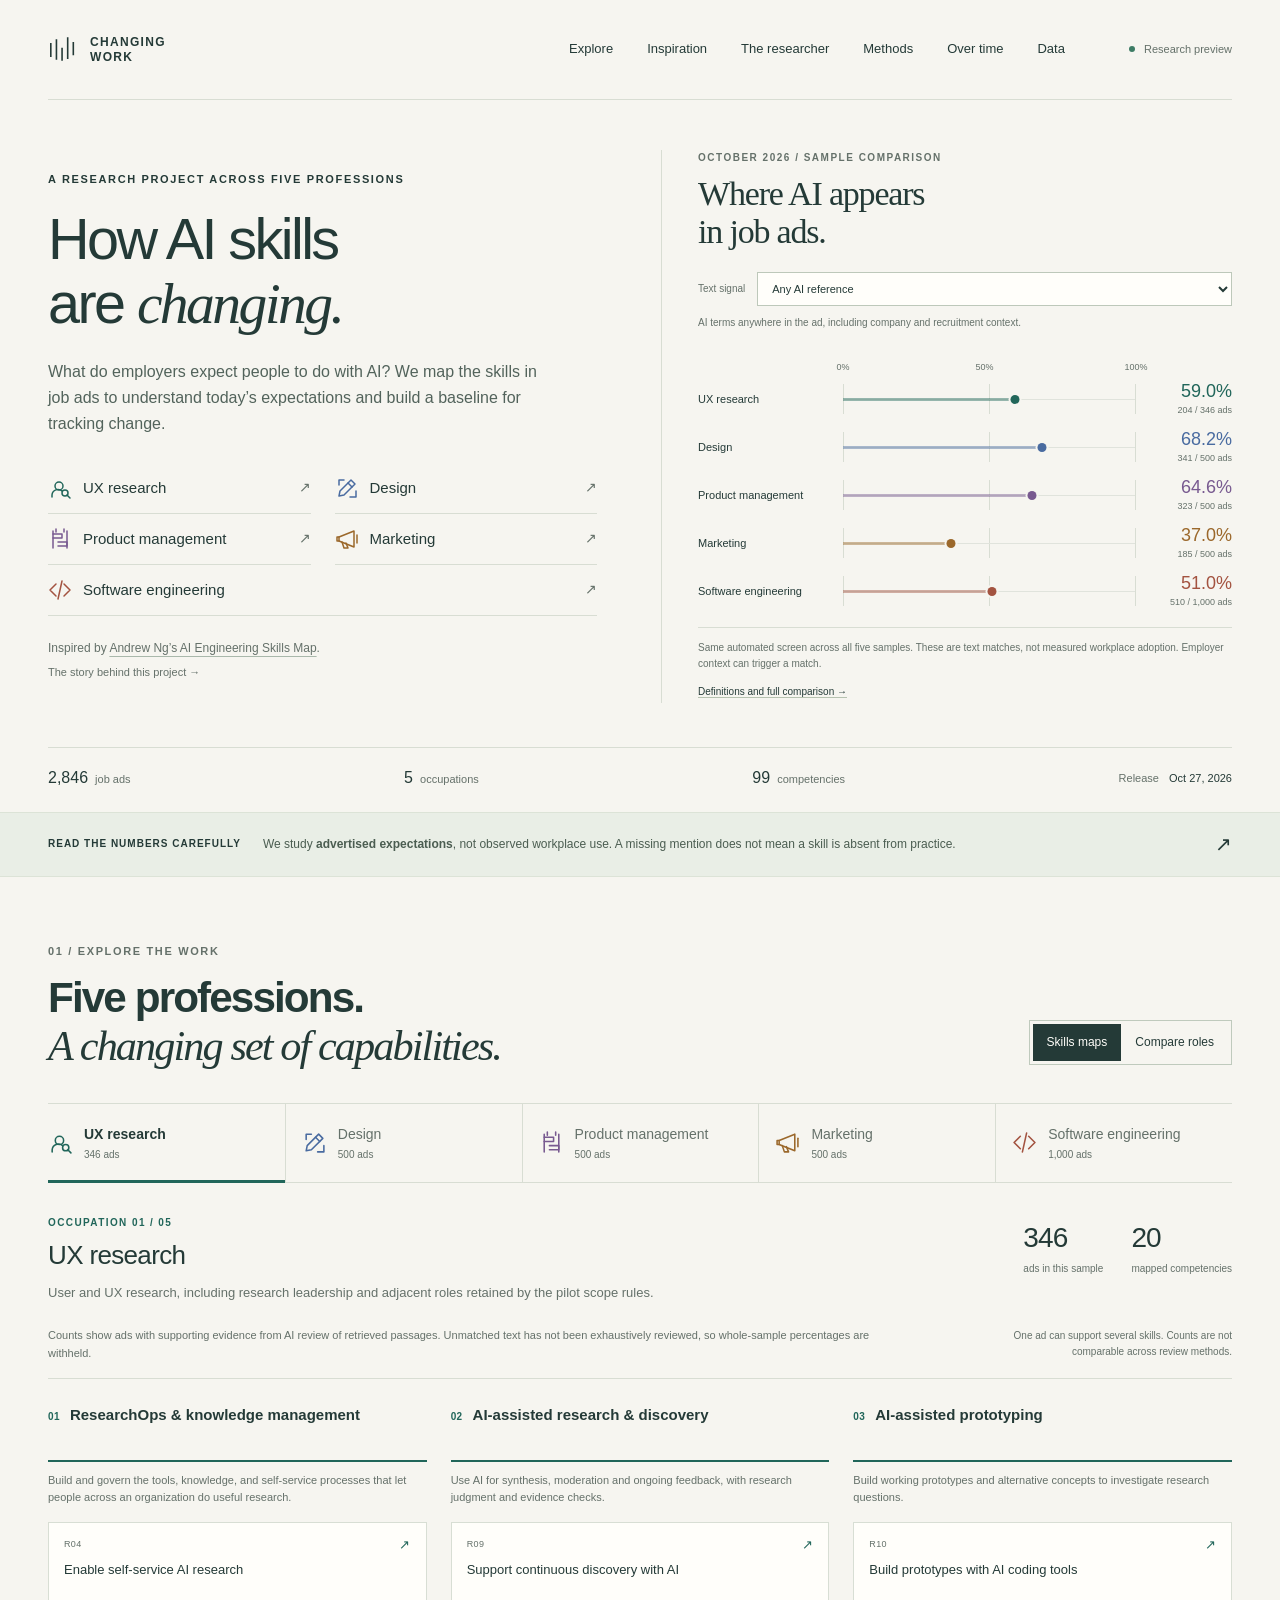
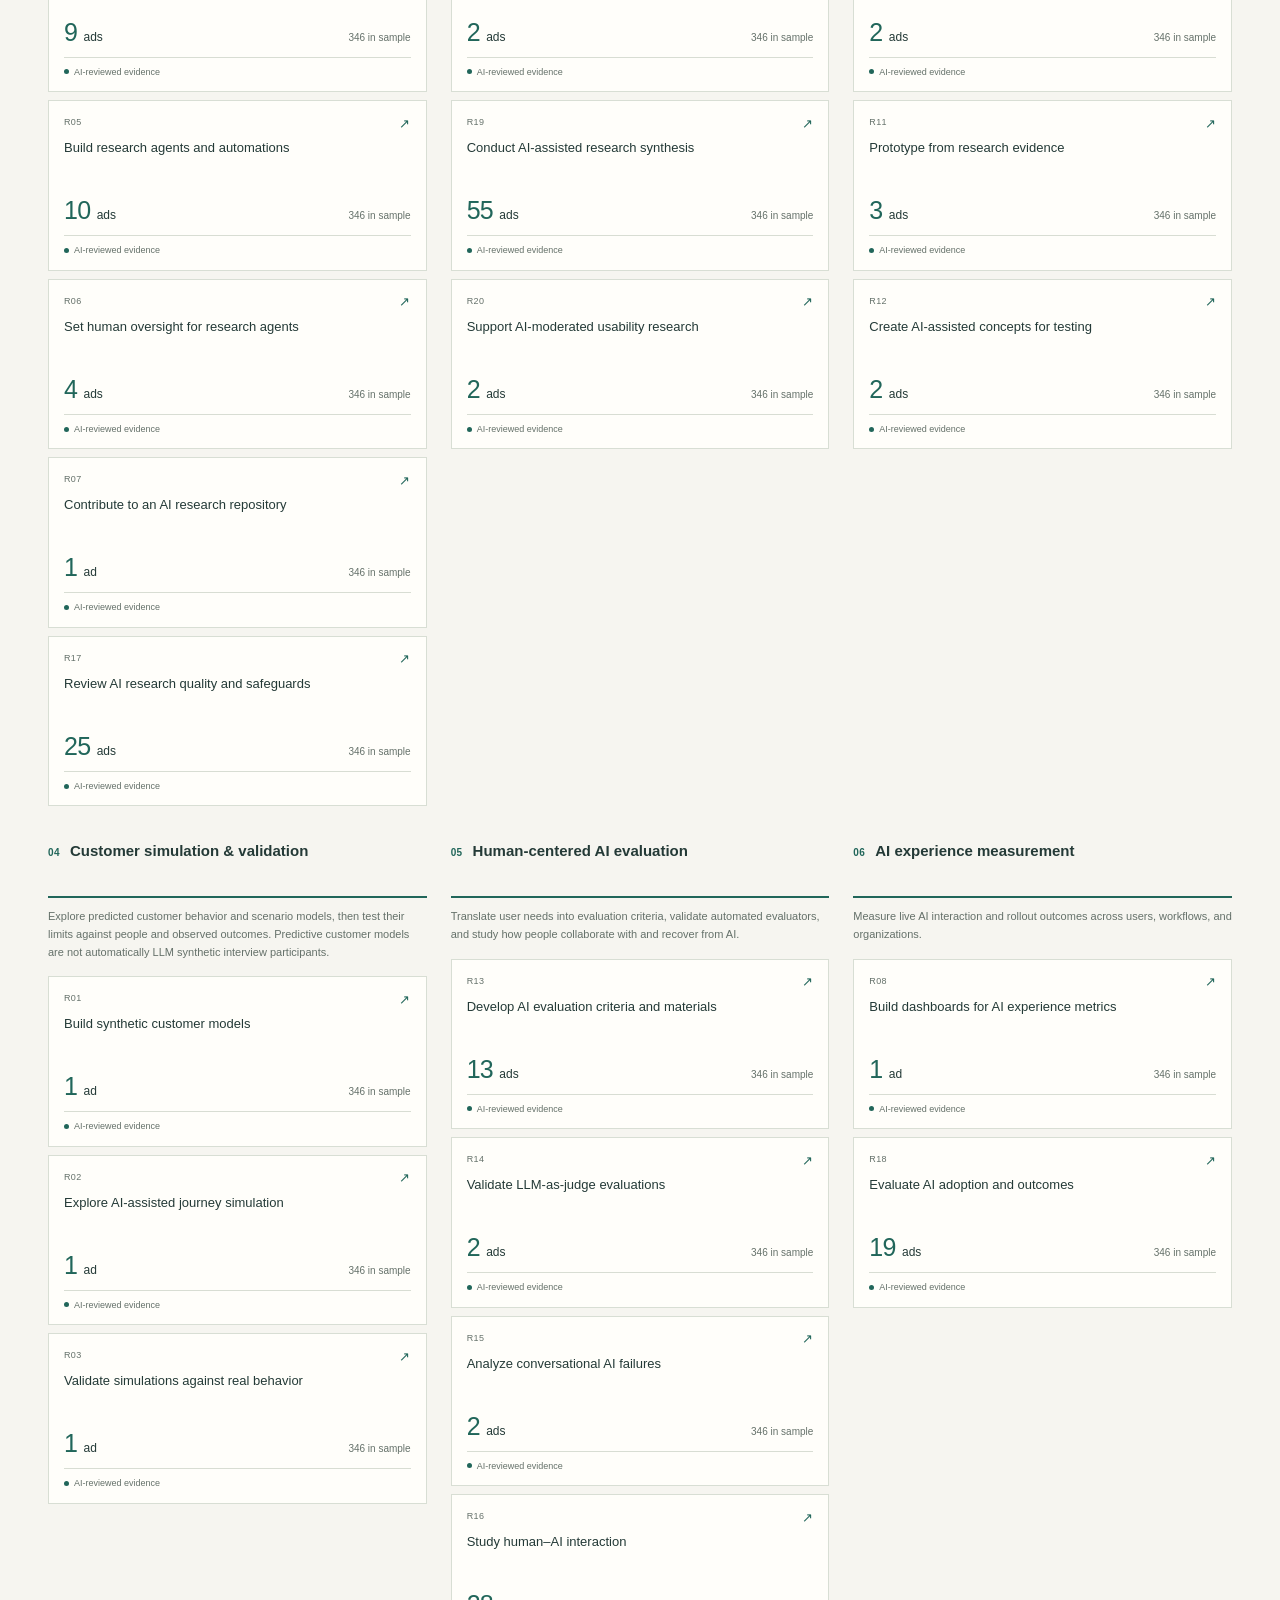
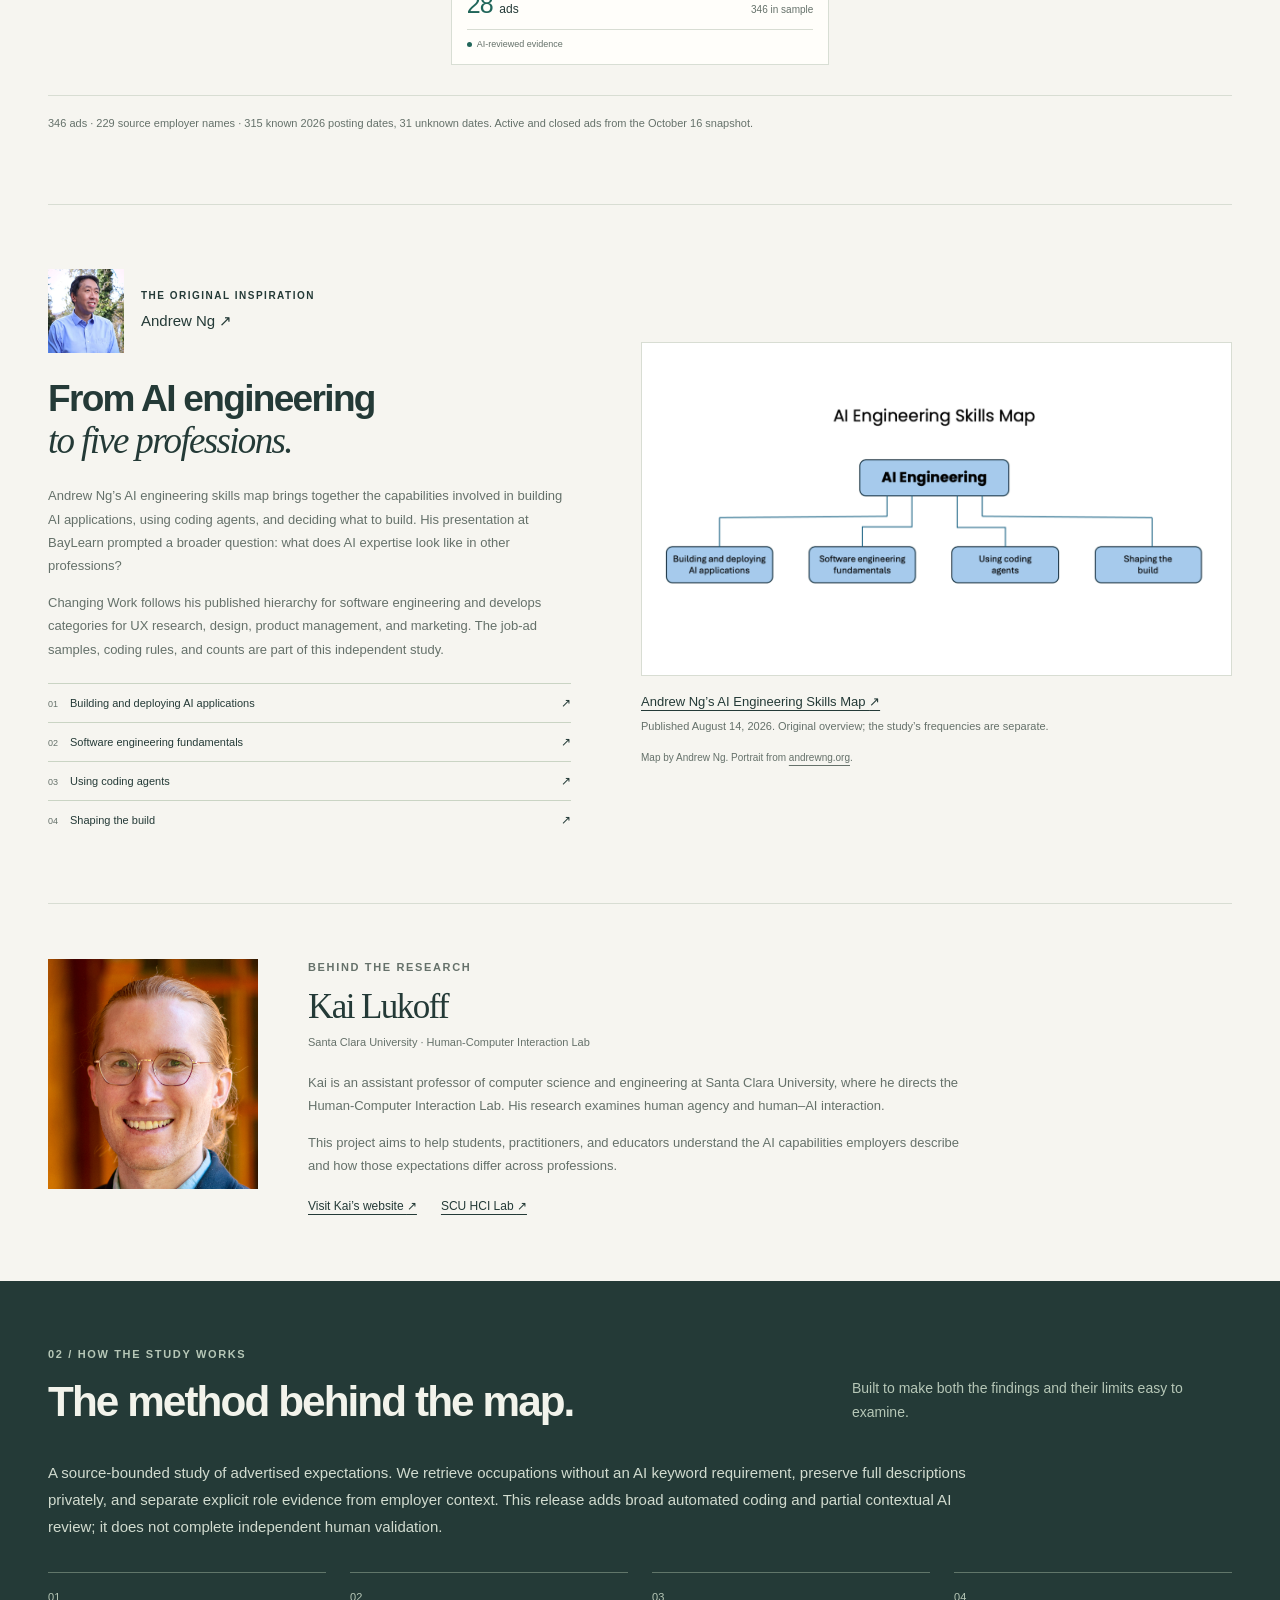
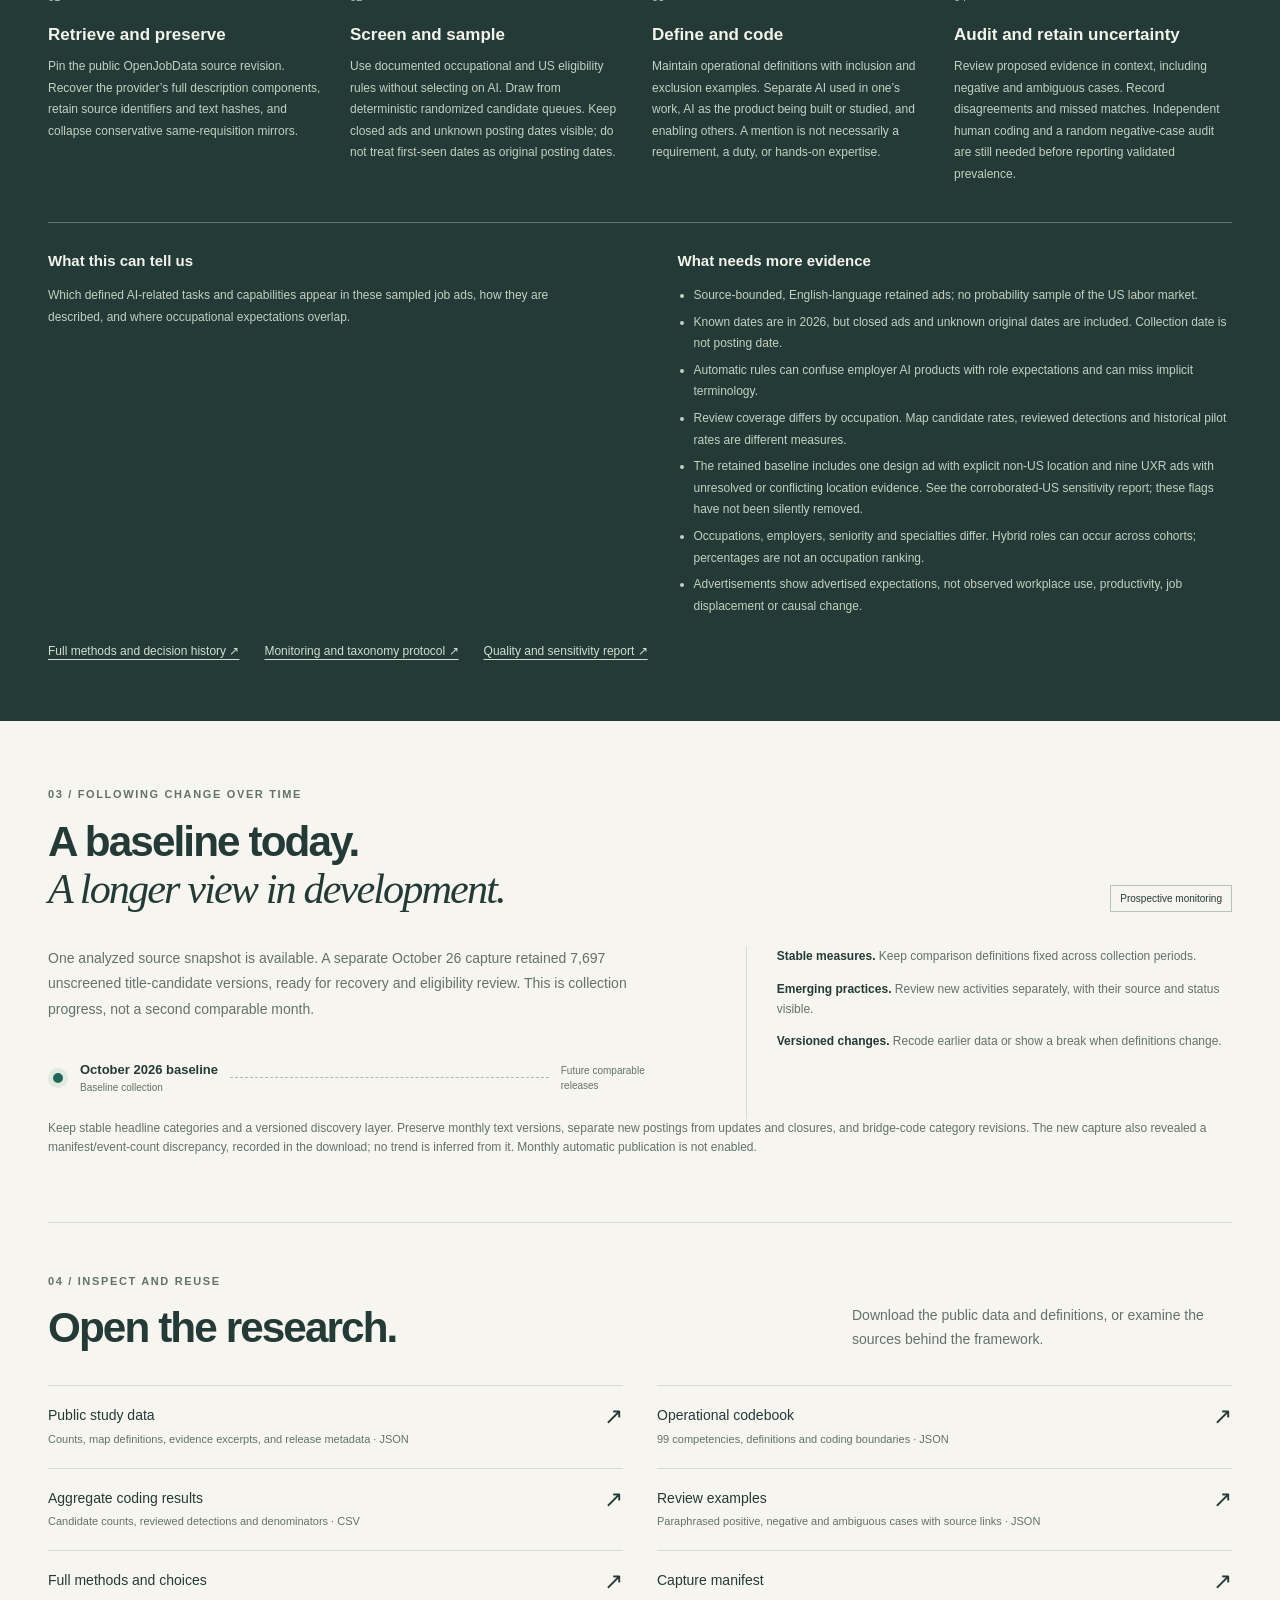
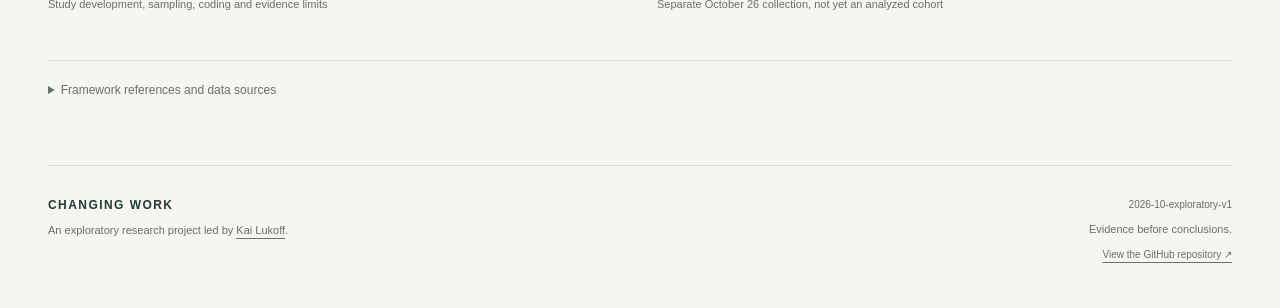
==== commit 61269860: "Foreground professions, inspiration and researcher profiles" ====
--- a/index.html
+++ b/index.html
@@ -7,20 +7,26 @@
   <meta name="description" content="Explore the AI skills and tasks employers advertise across UX research, design, product management, marketing, and software engineering. An open, evidence-linked research prototype.">
   <title>Changing Work · AI skills in job ads</title>
   <link rel="icon" href="assets/favicon.svg" type="image/svg+xml">
-  <link rel="stylesheet" href="styles.css?v=20261027-4">
-  <script src="app.js?v=20261027-4" defer></script>
+  <link rel="stylesheet" href="styles.css?v=20261027-5">
+  <script src="app.js?v=20261027-5" defer></script>
 </head>
 <body>
   <a class="skip-link" href="#explore">Skip to the skills maps</a>
   <header class="site-header">
     <a class="wordmark" href="#top" aria-label="Changing Work, home"><svg viewBox="0 0 32 32" aria-hidden="true"><path d="M3 24V9m6 18V5m6 23V14m6 12V3m6 19V8"/></svg><span>CHANGING<br>WORK</span></a>
-    <nav aria-label="Main navigation"><a href="#explore">Explore</a><a href="#overlap">Overlap</a><a href="#about">Why this study</a><a href="#methods">Methods</a><a class="nav-monitor" href="#monitoring">Over time</a><a href="#downloads">Data</a></nav>
+    <nav aria-label="Main navigation"><a href="#explore">Explore</a><a href="#about">Inspiration</a><a href="#research">The researcher</a><a href="#methods">Methods</a><a class="nav-monitor" href="#monitoring">Over time</a><a href="#downloads">Data</a></nav>
     <span class="release-marker"><span></span>Research preview</span>
   </header>
 
   <main id="top">
     <section class="intro wrap" aria-labelledby="intro-title">
-      <div class="intro-copy"><p class="eyebrow">A field guide to advertised AI skills</p><h1 id="intro-title">AI skills,<br>as employers <em>describe them.</em></h1><p class="intro-description">Explore the tasks and capabilities advertised across five digital professions. Follow each skill from the map to its definition and evidence.</p><div class="intro-actions"><a class="primary-link" href="#explore">Explore the skills maps <span aria-hidden="true">↘</span></a><a class="text-link" href="#methods">Understand the study <span aria-hidden="true">→</span></a></div></div>
+      <div class="intro-copy">
+        <p class="eyebrow">A research project across five professions</p>
+        <h1 id="intro-title">How AI skills<br>are <em>changing.</em></h1>
+        <p class="intro-description">What do employers expect people to do with AI? We map the skills in job ads to understand today’s expectations and build a baseline for tracking change.</p>
+        <nav class="profession-links" id="profession-links" aria-label="Explore the five professions"></nav>
+        <p class="intro-inspiration">Inspired by <a href="https://www.linkedin.com/pulse/ai-engineering-skills-map-andrew-ng-m479c/" target="_blank" rel="noopener noreferrer">Andrew Ng’s AI Engineering Skills Map</a>. <a class="inspiration-more" href="#about">The story behind this project <span aria-hidden="true">→</span></a></p>
+      </div>
       <figure class="overview-chart" aria-labelledby="overview-title" aria-describedby="overview-caveat">
         <figcaption><p class="eyebrow">October 2026 / Sample comparison</p><h2 id="overview-title">Where AI appears <br>in job ads.</h2></figcaption>
         <div class="overview-control"><label for="overview-metric">Text signal</label><select id="overview-metric" aria-describedby="overview-description"></select></div>
@@ -43,20 +49,39 @@
         <div class="role-tabs" id="role-tabs" role="group" aria-label="Choose an occupation"></div>
         <div id="map-view">
           <div class="role-intro"><div class="role-heading"><p class="role-index" id="role-index"></p><h3 id="role-title"></h3><p id="role-description"></p></div><div class="role-facts"><div><strong id="role-n"></strong><span>ads in this sample</span></div><div><strong id="role-skills"></strong><span>mapped competencies</span></div></div></div>
-          <div class="map-tools"><label class="search-wrap"><svg viewBox="0 0 20 20" aria-hidden="true"><circle cx="8" cy="8" r="5.5"/><path d="m12 12 5 5"/></svg><span class="sr-only">Search competencies in this occupation</span><input id="skill-search" type="search" placeholder="Find a skill, task, or method…" autocomplete="off"></label><label class="filter-wrap">Show <select id="skill-filter"><option value="all">All competencies</option><option value="evidence">With detected evidence</option><option value="unmeasured">Not yet measured</option></select></label><span class="map-help">Select a skill to inspect it <span aria-hidden="true">↗</span></span></div>
+
           <div class="map-caption"><p id="map-status"></p><span class="map-scale" id="map-scale"></span></div>
-          <div class="map-grid" id="map-grid"></div><div class="no-results" id="no-results" hidden>No competencies match this search. Try a broader term or reset the filter.</div>
+          <div class="map-grid" id="map-grid"></div>
           <p class="role-method-note" id="role-method-note"></p>
         </div>
         <div id="compare-view" hidden><div class="compare-intro"><h3>Compare AI text signals.</h3><p>The common screen looks for AI-use, AI-product and enablement language in full ads. These signals can overlap; employer descriptions can also trigger a match.</p></div><div id="comparison-note" class="measurement-note"></div><div id="comparison-grid"></div><p class="compare-foot">All percentages use the retained ads in each occupational cohort as their denominator. The geography audit found one non-US design ad and nine unresolved UXR locations retained in these baseline counts; see the corroborated-US sensitivity in Methods. Scope, employer coverage, and coding affect comparisons. This is not a ranking of actual AI adoption.</p></div>
       </div>
     </section>
 
-    <section class="reading-guide wrap" aria-labelledby="reading-title"><div><p class="eyebrow">A map, with its evidence attached</p><h2 id="reading-title">A useful skill map<br>should be <em>inspectable.</em></h2></div><div class="guide-items"><div><span class="guide-number">01</span><div><h3>Know what counts</h3><p>Open any competency for its definition, inclusion boundaries, and the kind of expectation being measured.</p></div></div><div><span class="guide-number">02</span><div><h3>Follow the evidence</h3><p>Read short source excerpts where available. Qualifications, responsibilities, and company descriptions do not mean the same thing.</p></div></div><div><span class="guide-number">03</span><div><h3>Keep uncertainty visible</h3><p>Automated candidates, AI-reviewed evidence, and unmeasured categories have different labels. None has completed independent human validation.</p></div></div></div></section>
+    <section class="origin-section wrap" id="about" aria-labelledby="origin-title">
+      <div class="origin-copy">
+        <div class="origin-person"><img src="assets/people/andrew-ng.jpg" width="524" height="564" alt="Andrew Ng" loading="lazy"><div><p class="eyebrow">The original inspiration</p><a href="https://www.andrewng.org/" target="_blank" rel="noopener noreferrer">Andrew Ng <span aria-hidden="true">↗</span></a></div></div>
+        <h2 id="origin-title">From AI engineering<br><em>to five professions.</em></h2>
+        <p>Andrew Ng’s AI engineering skills map brings together the capabilities involved in building AI applications, using coding agents, and deciding what to build. His presentation at BayLearn prompted a broader question: what does AI expertise look like in other professions?</p>
+        <p>Changing Work follows his published hierarchy for software engineering and develops categories for UX research, design, product management, and marketing. The job-ad samples, coding rules, and counts are part of this independent study.</p>
+        <div class="origin-branches" aria-label="Andrew Ng’s four branch articles">
+          <a href="https://www.linkedin.com/pulse/ai-engineering-skills-map-building-deploying-applications-andrew-ng-gyn5e" target="_blank" rel="noopener noreferrer"><span>01</span>Building and deploying AI applications<span aria-hidden="true">↗</span></a>
+          <a href="https://www.linkedin.com/pulse/ai-engineering-skills-map-software-fundamentals-andrew-ng-7lnac" target="_blank" rel="noopener noreferrer"><span>02</span>Software engineering fundamentals<span aria-hidden="true">↗</span></a>
+          <a href="https://www.linkedin.com/pulse/ai-engineering-skills-map-using-coding-agents-andrew-ng-h8yxc" target="_blank" rel="noopener noreferrer"><span>03</span>Using coding agents<span aria-hidden="true">↗</span></a>
+          <a href="https://www.linkedin.com/pulse/ai-engineering-skills-map-shaping-build-andrew-ng-td7uc" target="_blank" rel="noopener noreferrer"><span>04</span>Shaping the build<span aria-hidden="true">↗</span></a>
+        </div>
+      </div>
+      <figure class="origin-map">
+        <a href="assets/references/andrew-ng-ai-engineering-skills-map.png" target="_blank" rel="noopener noreferrer" aria-label="View Andrew Ng’s original skills map at full size"><img src="assets/references/andrew-ng-ai-engineering-skills-map.png" width="1279" height="720" alt="Andrew Ng’s AI Engineering Skills Map, with four branches: building and deploying AI applications, software engineering fundamentals, using coding agents, and shaping the build." loading="lazy"></a>
+        <figcaption><a href="https://www.linkedin.com/pulse/ai-engineering-skills-map-andrew-ng-m479c/" target="_blank" rel="noopener noreferrer">Andrew Ng’s AI Engineering Skills Map <span aria-hidden="true">↗</span></a><span>Published August 14, 2026. Original overview; the study’s frequencies are separate.</span></figcaption>
+        <p class="image-credit">Map by Andrew Ng. Portrait from <a href="https://www.andrewng.org/" target="_blank" rel="noopener noreferrer">andrewng.org</a>.</p>
+      </figure>
+    </section>
 
-    <section class="overlap-section wrap" id="overlap" aria-labelledby="overlap-title"><div class="section-head"><div><p class="eyebrow">Across the maps</p><h2 id="overlap-title">Shared questions.<br><em>Different work.</em></h2></div><p class="section-deck">Explore related competencies across professions without assuming they mean the same thing.</p></div><p id="overlap-note" class="methods-summary"></p><div id="overlap-grid"></div></section>
-
-    <section class="origin-section wrap" id="about" aria-labelledby="origin-title"><div class="origin-copy"><p class="eyebrow">The question that started this</p><h2 id="origin-title">What happens<br><em>beyond engineering?</em></h2><p>Andrew Ng’s AI engineering skills map, presented at BayLearn, inspired a broader question: how are AI-related expectations taking shape in user research, design, product management, and marketing?</p><p>Changing Work follows that question through job ads. The aim is to help students, practitioners, and educators see the specific capabilities employers are asking for, examine the evidence, and distinguish established expectations from emerging possibilities.</p><p class="origin-scope">The software-engineering hierarchy follows Ng’s published categories. This study adds its own operational definitions, documented occupational samples, coding review, and a plan for tracking change. It is an independent project; the percentages here come from our samples.</p></div><div class="origin-reference"><p class="eyebrow">The original inspiration</p><a class="origin-title-link" href="https://www.linkedin.com/pulse/ai-engineering-skills-map-andrew-ng-m479c/" target="_blank" rel="noopener noreferrer"><span>Andrew Ng’s<br>AI engineering<br><em>skills map</em></span><span aria-hidden="true">↗</span></a><div class="origin-branches"><a href="https://www.linkedin.com/pulse/ai-engineering-skills-map-building-deploying-applications-andrew-ng-gyn5e" target="_blank" rel="noopener noreferrer"><span>01</span>Building and deploying AI applications<span aria-hidden="true">↗</span></a><a href="https://www.linkedin.com/pulse/ai-engineering-skills-map-software-fundamentals-andrew-ng-7lnac" target="_blank" rel="noopener noreferrer"><span>02</span>Software engineering fundamentals<span aria-hidden="true">↗</span></a><a href="https://www.linkedin.com/pulse/ai-engineering-skills-map-using-coding-agents-andrew-ng-h8yxc" target="_blank" rel="noopener noreferrer"><span>03</span>Using coding agents<span aria-hidden="true">↗</span></a><a href="https://www.linkedin.com/pulse/ai-engineering-skills-map-shaping-build-andrew-ng-td7uc" target="_blank" rel="noopener noreferrer"><span>04</span>Shaping the build<span aria-hidden="true">↗</span></a></div><p>Read Ng’s overview or open any branch above.</p></div></section>
+    <section class="researcher-section wrap" id="research" aria-labelledby="researcher-title">
+      <a class="researcher-photo" href="https://kailukoff.com/" target="_blank" rel="noopener noreferrer" aria-label="Visit Kai Lukoff’s website"><img src="assets/people/kai-lukoff.jpg" width="800" height="800" alt="Kai Lukoff" loading="lazy"></a>
+      <div class="researcher-copy"><p class="eyebrow">Behind the research</p><h2 id="researcher-title">Kai Lukoff</h2><p class="researcher-role">Santa Clara University · Human-Computer Interaction Lab</p><p>Kai is an assistant professor of computer science and engineering at Santa Clara University, where he directs the Human-Computer Interaction Lab. His research examines human agency and human–AI interaction.</p><p>This project aims to help students, practitioners, and educators understand the AI capabilities employers describe and how those expectations differ across professions.</p><div class="researcher-links"><a href="https://kailukoff.com/" target="_blank" rel="noopener noreferrer">Visit Kai’s website <span aria-hidden="true">↗</span></a><a href="https://scuhci.com/" target="_blank" rel="noopener noreferrer">SCU HCI Lab <span aria-hidden="true">↗</span></a></div></div>
+    </section>
 
     <section class="methods-section" id="methods" aria-labelledby="methods-title"><div class="wrap"><div class="section-head"><div><p class="eyebrow">02 / How the study works</p><h2 id="methods-title">The method behind the map.</h2></div><p class="section-deck">Built to make both the findings and their limits easy to examine.</p></div><p class="methods-summary" id="methods-summary">This exploratory study examines public job descriptions from a bounded source. It keeps the original occupational samples distinct, records the coding rules, and links interpretations to source evidence.</p><ol class="method-steps" id="method-steps"></ol><div class="method-bottom"><div><h3>What this can tell us</h3><p>Which defined AI-related tasks and capabilities appear in these sampled job ads, how they are described, and where occupational expectations overlap.</p></div><div><h3>What needs more evidence</h3><ul id="limitations"></ul></div></div><div id="methods-links" class="inline-links"></div></div></section>
 
@@ -65,7 +90,7 @@
     <section class="downloads-section wrap" id="downloads" aria-labelledby="downloads-title"><div class="section-head"><div><p class="eyebrow">04 / Inspect and reuse</p><h2 id="downloads-title">Open the research.</h2></div><p class="section-deck">Download the public data and definitions, or examine the sources behind the framework.</p></div><div class="download-list" id="download-list"></div><details class="source-details"><summary>Framework references and data sources</summary><ul id="source-list"></ul></details></section>
   </main>
 
-  <footer class="site-footer wrap"><div><a class="footer-brand" href="#top">CHANGING WORK</a><p>An exploratory research project led by Kai Lukoff.</p></div><div><span id="footer-version"></span><p>Evidence before conclusions.</p><a id="repository-link" href="#downloads">Data & methods</a></div></footer>
+  <footer class="site-footer wrap"><div><a class="footer-brand" href="#top">CHANGING WORK</a><p>An exploratory research project led by <a href="https://kailukoff.com/" target="_blank" rel="noopener noreferrer">Kai Lukoff</a>.</p></div><div><span id="footer-version"></span><p>Evidence before conclusions.</p><a id="repository-link" href="#downloads">Data & methods</a></div></footer>
 
   <dialog id="skill-dialog" aria-labelledby="detail-title"><div class="dialog-top"><p class="eyebrow" id="detail-occupation"></p><button class="icon-button" id="close-dialog" aria-label="Close competency details">×</button></div><div class="dialog-body"><p class="detail-id" id="detail-id"></p><h2 id="detail-title"></h2><div id="detail-measure"></div><p class="detail-definition" id="detail-definition"></p><div id="detail-facets" class="facet-list"></div><div id="detail-rules"></div><div id="detail-evidence"></div><details class="feedback-section"><summary>Make a review note</summary><p>This note stays in this browser. Export it to share with the research team; it is not submitted automatically.</p><label for="feedback-decision">Your assessment</label><select id="feedback-decision"><option value="">Choose an assessment</option><option value="clear">Definition and evidence are clear</option><option value="boundary">The category boundary needs work</option><option value="evidence">The evidence does not support this code</option><option value="missing">An activity is missing or grouped incorrectly</option><option value="other">Other feedback</option></select><label for="feedback-note">Note</label><textarea id="feedback-note" rows="4" placeholder="What would you change, and why?"></textarea><div class="feedback-actions"><span id="feedback-state" role="status"></span><button id="export-feedback" class="small-button">Export my review notes</button></div></details></div><div class="dialog-footer"><span id="detail-position"></span><div><button id="previous-skill" aria-label="Previous competency">← Previous</button><button id="next-skill" aria-label="Next competency">Next →</button></div></div></dialog>
 </body>
--- a/styles.css
+++ b/styles.css
@@ -66,3 +66,51 @@
 @media print{.overview-control select{appearance:none}.intro{grid-template-columns:1fr 1fr;gap:25px}.overview-chart{--label-width:90px;--result-width:65px;padding-left:20px}.overview-role{font-size:9px}.collection-strip{padding-block:10px}}
 
 @media(min-width:601px){.branch-head{min-height:58px}}
+
+/* Profession navigation and the people behind the project. */
+.intro{gap:64px;padding-block:50px 44px}
+.intro h1{font-size:clamp(43px,4.5vw,63px);margin-bottom:22px}
+.intro-description{font-size:16px;max-width:510px}
+.profession-links{display:grid;grid-template-columns:1fr 1fr;gap:0 24px;margin:25px 0 22px}
+.profession-link{display:flex;align-items:center;gap:11px;text-decoration:none;font-size:15px;line-height:1.35;padding:13px 0;border-bottom:1px solid var(--line);min-width:0}
+.profession-link:last-child{grid-column:1/-1}
+.profession-link:hover{color:var(--profession-color);border-color:var(--profession-color)}
+.profession-arrow{font-size:14px;margin-left:auto;color:var(--muted)}
+.occupation-icon{width:24px;height:24px;flex:none;fill:none;stroke:currentColor;stroke-width:1.5;stroke-linecap:round;stroke-linejoin:round}
+.profession-link .occupation-icon{color:var(--profession-color)}
+.intro-inspiration{font-size:12px;line-height:1.7;color:var(--muted);max-width:490px}
+.intro-inspiration a{text-decoration-color:#a9b8ab}
+.intro-inspiration .inspiration-more{display:block;margin-top:5px;font-size:11px;text-decoration:none}
+.intro-inspiration .inspiration-more:hover{text-decoration:underline}
+.role-tab{padding-block:21px;font-size:14px;line-height:1.3;gap:11px}
+.role-tab .occupation-icon{color:var(--tab-color);width:25px;height:25px}
+.role-tab .tab-n{margin-top:5px;font-size:10px}
+.role-intro{padding-bottom:15px}
+.map-caption{margin-top:8px;padding-bottom:16px;border-bottom:1px solid var(--line)}
+.origin-section{grid-template-columns:minmax(0,1fr) minmax(0,1.13fr);gap:70px;align-items:center;padding-block:64px}
+.origin-person{display:flex;align-items:center;gap:17px;margin-bottom:25px}
+.origin-person img{display:block;width:76px;height:84px;object-fit:cover;object-position:center 24%}
+.origin-person .eyebrow{font-size:10px;margin:0 0 5px}
+.origin-person a{font-size:15px;font-weight:500;text-decoration:none}
+.origin-person a:hover{text-decoration:underline}
+.origin-copy h2{font-size:37px;margin-bottom:23px}
+.origin-copy>p:not(.eyebrow){font-size:13px;line-height:1.8}
+.origin-branches{margin-top:22px}
+.origin-branches a{font-size:11px;padding-block:10px}
+.origin-map{margin:0;min-width:0}
+.origin-map>a{display:block;background:#fff;outline-offset:5px}
+.origin-map img{display:block;width:100%;height:auto;border:1px solid var(--line)}
+.origin-map figcaption{padding-top:16px;font-size:13px;line-height:1.6}
+.origin-map figcaption a{font-weight:500}
+.origin-map figcaption>span{display:block;color:var(--muted);font-size:11px;margin-top:5px}
+.origin-map .image-credit{font-size:10px;line-height:1.6;color:var(--muted);margin-top:15px}
+.researcher-section{border-top:1px solid var(--line);padding-block:55px 65px;display:grid;grid-template-columns:210px minmax(0,660px);gap:50px;align-items:start}
+.researcher-photo img{display:block;width:210px;height:230px;object-fit:cover;object-position:center}
+.researcher-copy .eyebrow{margin-bottom:10px;color:var(--muted)}
+.researcher-copy h2{font-size:35px;font-family:var(--serif);font-weight:400;margin-bottom:8px}
+.researcher-role{font-size:11px;color:var(--muted);margin-bottom:20px}
+.researcher-copy>p:not(.eyebrow):not(.researcher-role){font-size:13px;line-height:1.8;color:var(--muted)}
+.researcher-links{display:flex;flex-wrap:wrap;gap:14px 24px;margin-top:20px;font-size:12px}
+@media(max-width:1120px){.intro{gap:40px}.profession-link{font-size:13px}.profession-links{gap:0 17px}.site-header nav{gap:20px}.role-tab{font-size:12px;gap:9px}.role-tab .occupation-icon{width:22px;height:22px}.origin-section{gap:40px}.origin-copy h2{font-size:32px}}
+@media(max-width:850px){.intro{gap:32px}.intro-copy{max-width:650px}.intro h1{font-size:53px}.profession-links{max-width:580px}.profession-link{font-size:16px}.intro-inspiration{max-width:580px}.role-tabs{display:grid;grid-template-columns:repeat(3,minmax(0,1fr));overflow:visible}.role-tab{min-width:0;font-size:13px;padding:15px 13px}.role-tab+.role-tab{padding-left:13px}.role-tab:nth-child(4){border-left:0}.role-tab:nth-child(n+4){border-top:1px solid var(--line)}.role-tab .occupation-icon{width:24px;height:24px}.origin-section{grid-template-columns:1fr;gap:30px;align-items:start}.origin-copy{max-width:680px}.origin-map{max-width:760px}.origin-copy h2{font-size:36px}.origin-copy>p:not(.eyebrow){font-size:14px}.researcher-section{grid-template-columns:175px 1fr;gap:32px}.researcher-photo img{width:175px;height:200px}.site-header nav{gap:15px}.site-header nav a{font-size:11px}}
+@media(max-width:600px){.intro{padding-block:33px 28px}.intro h1{font-size:44px}.intro-description{font-size:14px}.profession-links{gap:0 18px;margin:20px 0}.profession-link{font-size:13px;padding-block:13px;gap:9px}.profession-link .occupation-icon{width:22px;height:22px}.profession-arrow{font-size:12px}.intro-inspiration{font-size:11px}.intro-inspiration .inspiration-more{font-size:10px}.role-tabs{grid-template-columns:1fr 1fr;margin-inline:0;padding:0}.role-tab{font-size:12px;padding:15px 10px;min-height:76px}.role-tab+.role-tab{padding-left:10px}.role-tab:nth-child(odd){border-left:0}.role-tab:nth-child(even){border-left:1px solid var(--line)}.role-tab:nth-child(n+3){border-top:1px solid var(--line)}.role-tab:last-child{grid-column:1/-1}.role-tab .tab-n{font-size:9px}.role-intro{padding-bottom:15px}.map-caption{padding-bottom:15px}.origin-section{padding-block:35px 40px;gap:25px}.origin-copy h2{font-size:31px}.origin-copy>p:not(.eyebrow){font-size:12px}.origin-person{gap:15px;margin-bottom:22px}.origin-person img{width:65px;height:72px}.origin-person a{font-size:14px}.origin-map figcaption{font-size:12px;padding-top:13px}.origin-map figcaption>span{font-size:10px}.origin-map .image-credit{font-size:9px}.researcher-section{padding-block:35px 40px;grid-template-columns:1fr;gap:22px}.researcher-photo{width:130px}.researcher-photo img{width:130px;height:145px}.researcher-copy h2{font-size:30px}.researcher-copy>p:not(.eyebrow):not(.researcher-role){font-size:12px}.researcher-links{font-size:11px}.site-header nav{gap:14px}.site-header nav a{font-size:10px}.site-header nav a[href="#research"],.site-header nav a[href="#methods"]{display:none}}
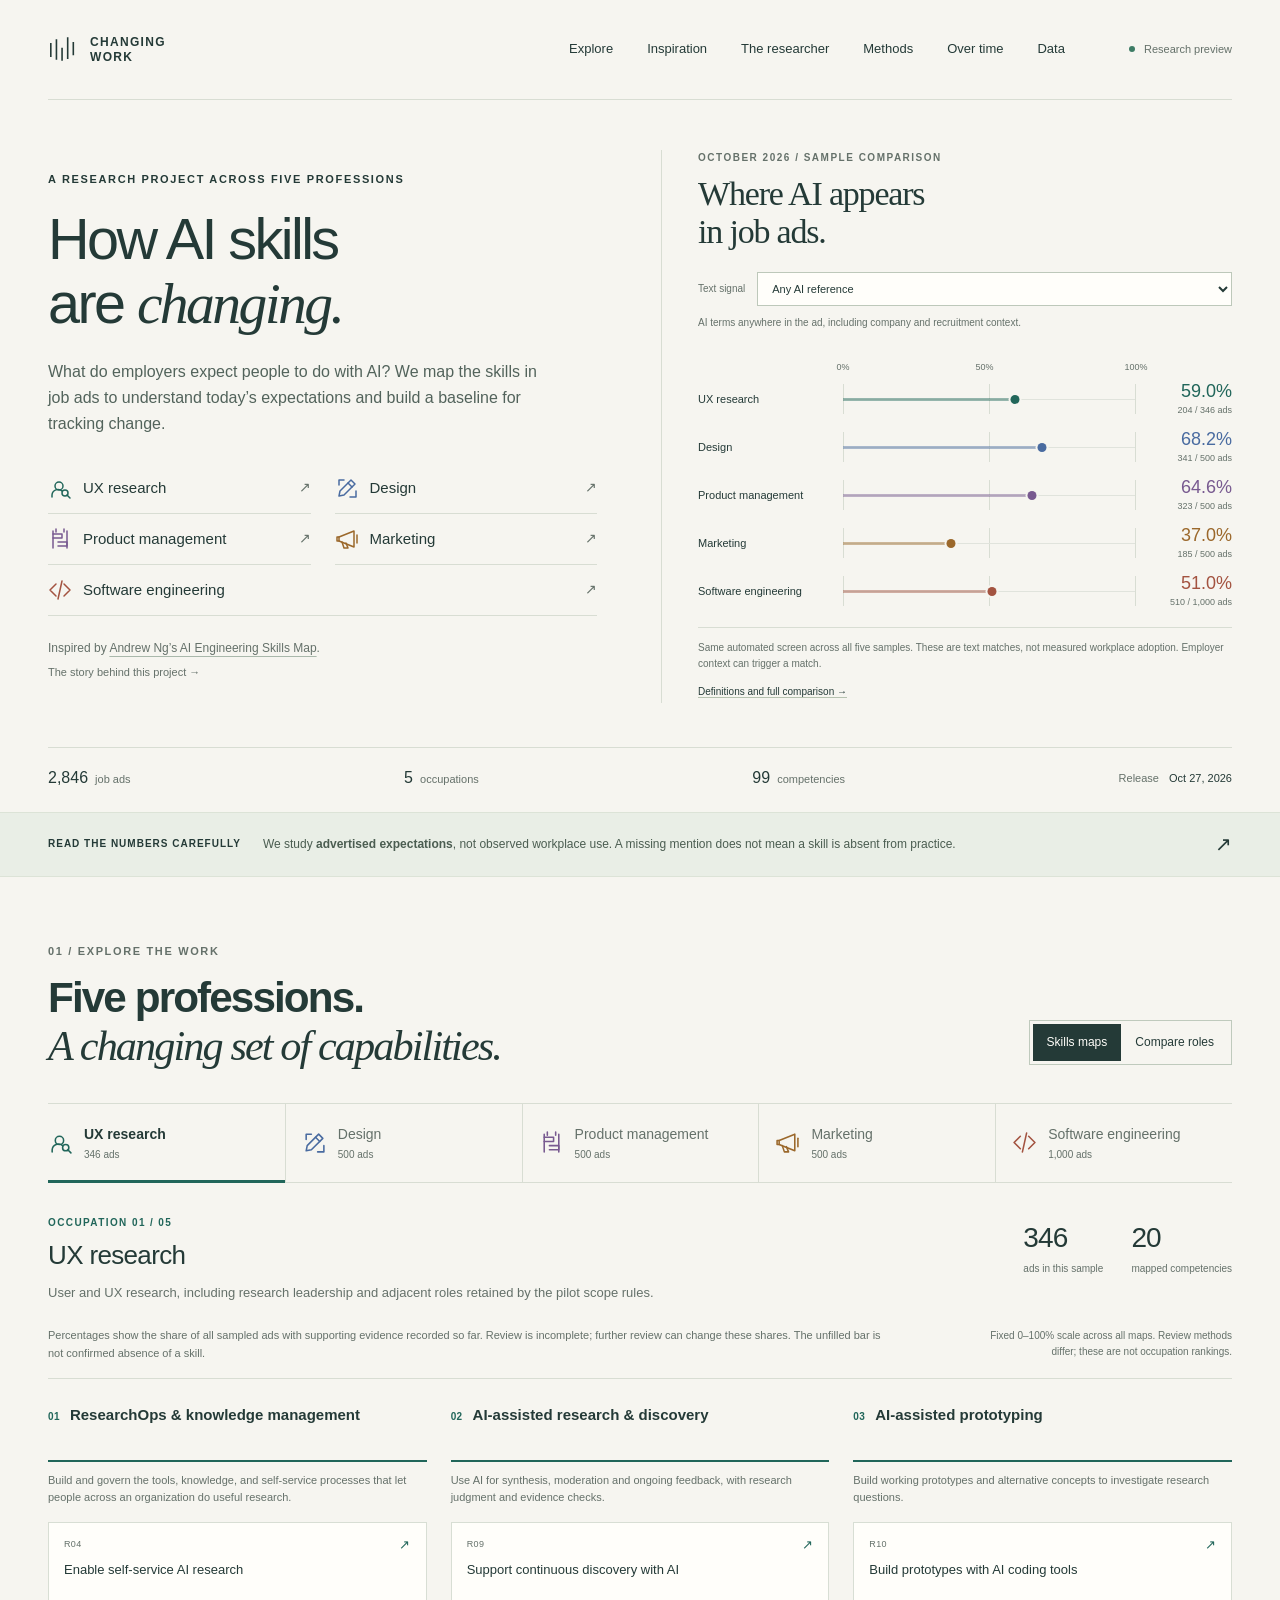
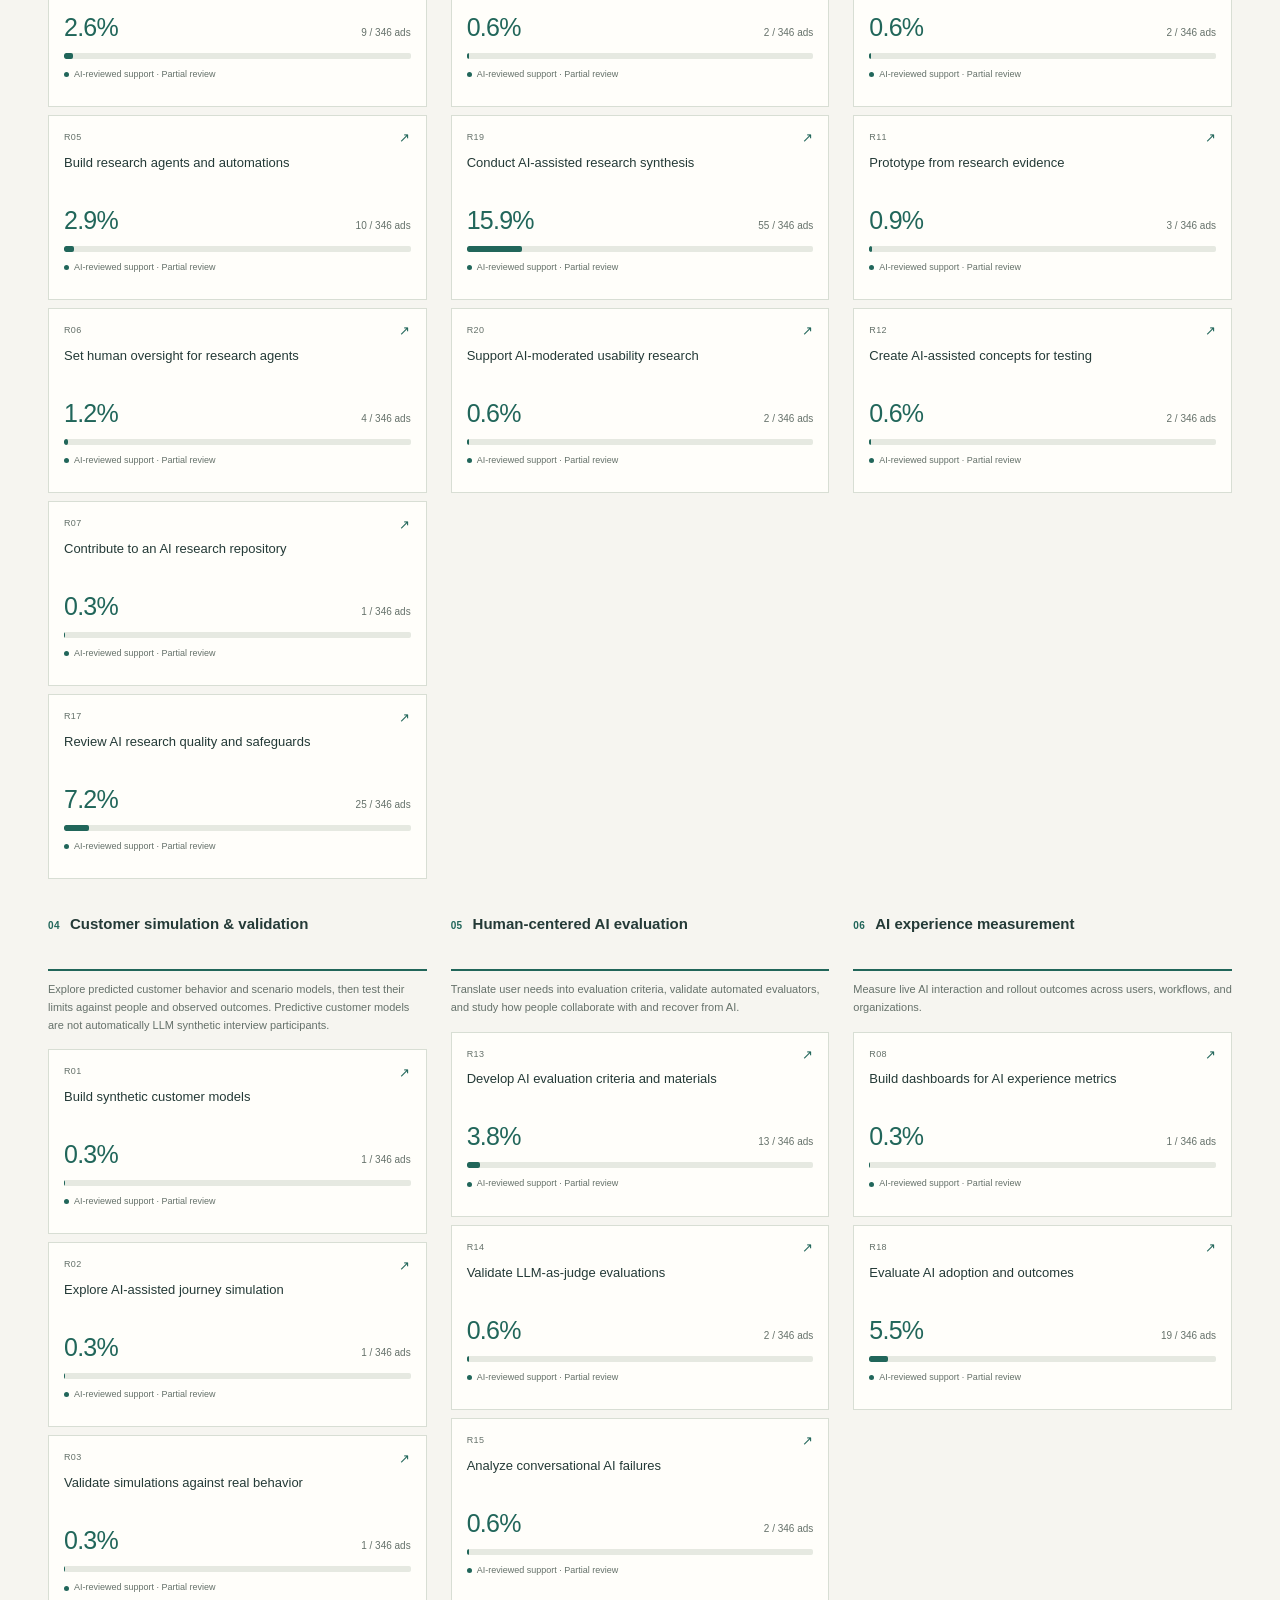
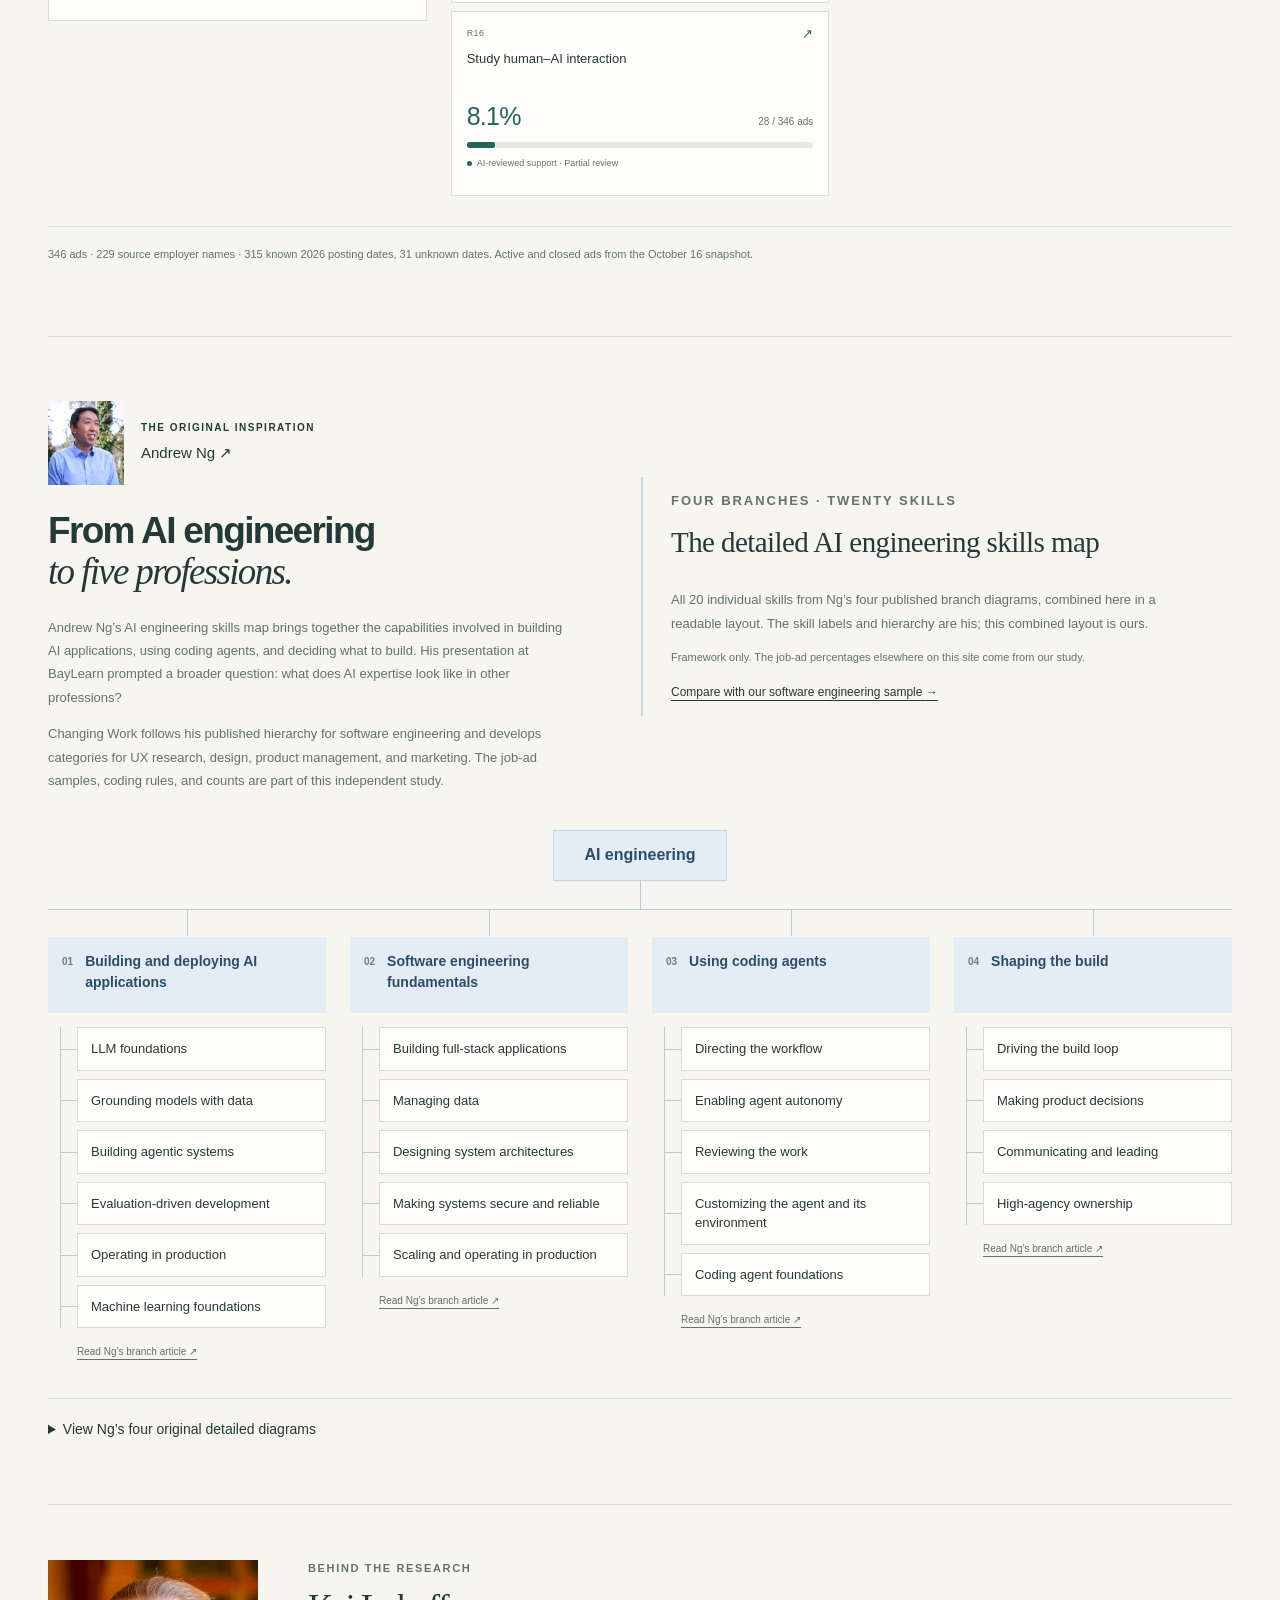
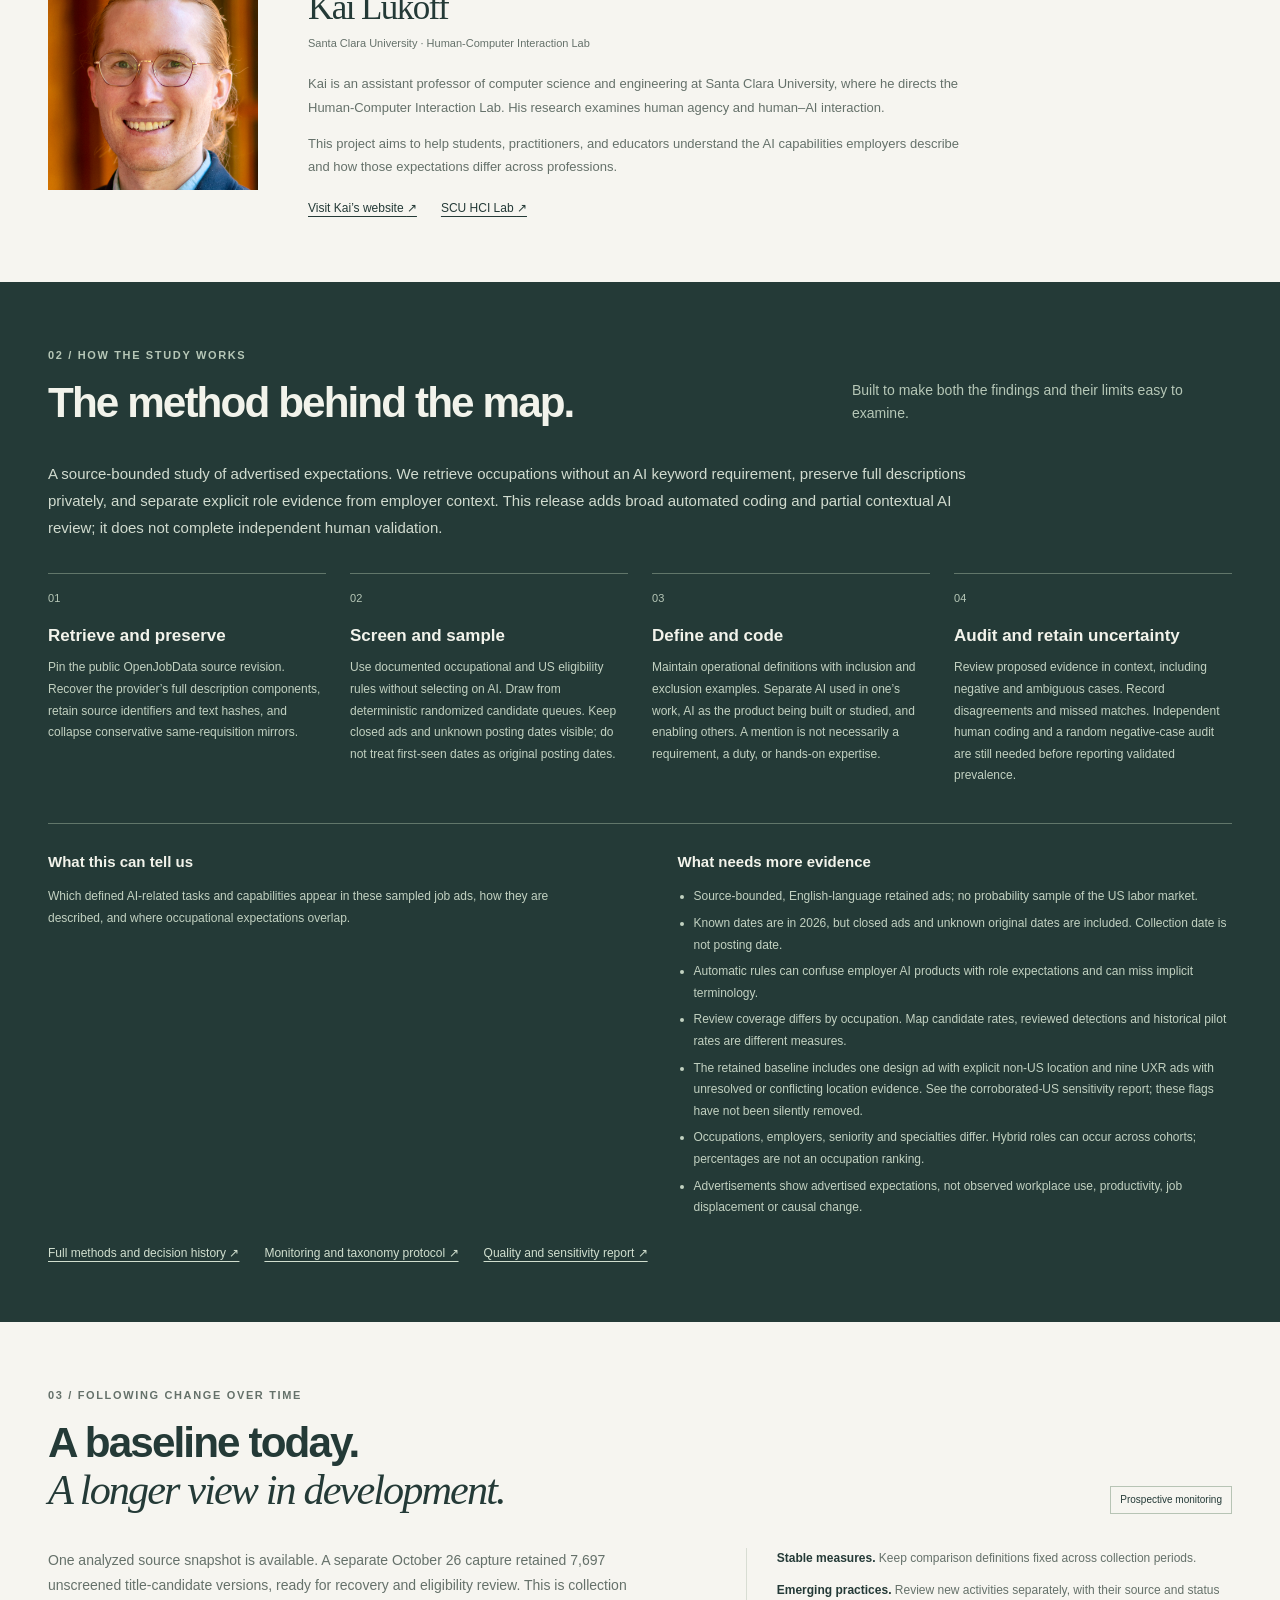
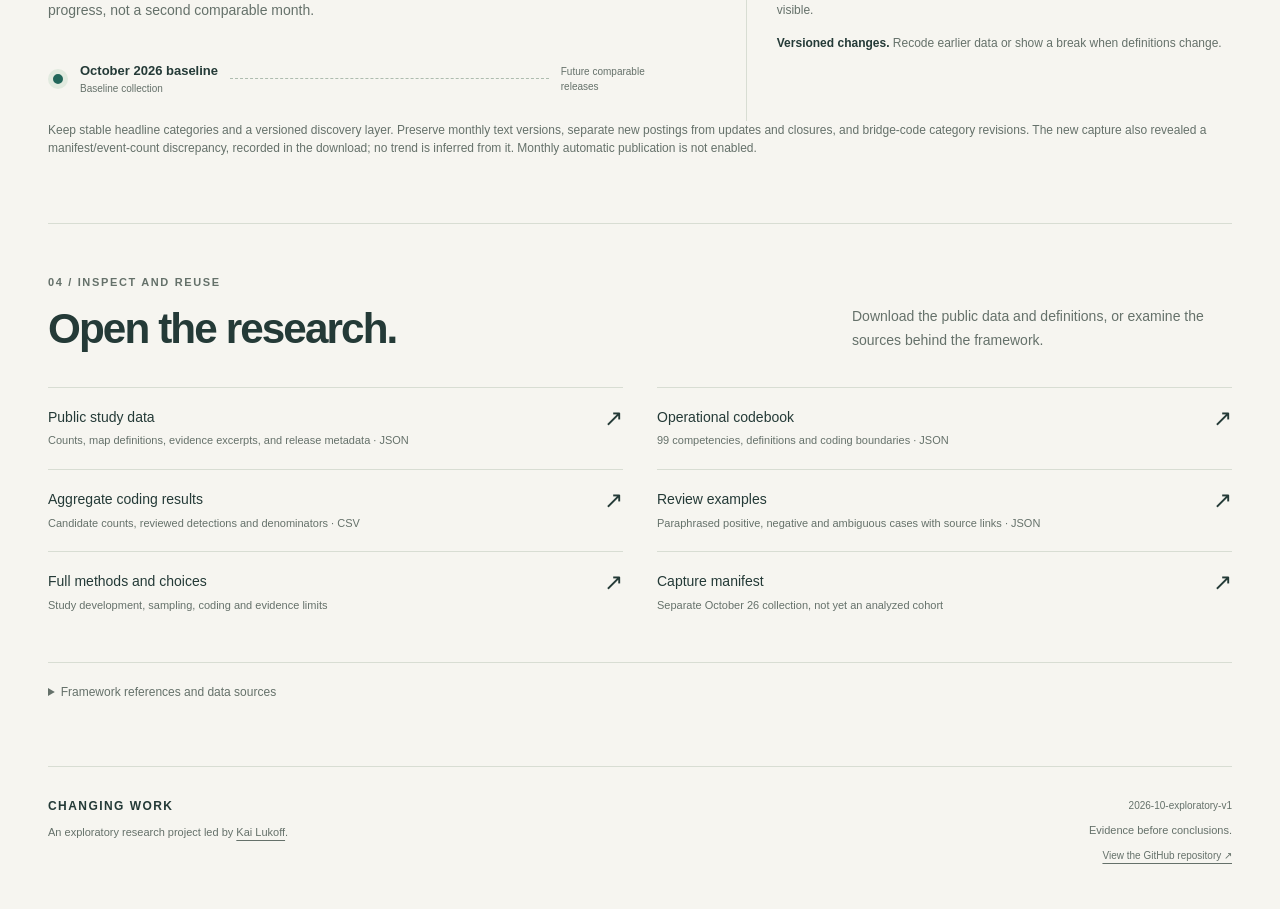
==== commit 60635c56: "Restore skill percentage bars and show Ng’s full detailed hierarchy" ====
--- a/index.html
+++ b/index.html
@@ -7,8 +7,8 @@
   <meta name="description" content="Explore the AI skills and tasks employers advertise across UX research, design, product management, marketing, and software engineering. An open, evidence-linked research prototype.">
   <title>Changing Work · AI skills in job ads</title>
   <link rel="icon" href="assets/favicon.svg" type="image/svg+xml">
-  <link rel="stylesheet" href="styles.css?v=20261027-5">
-  <script src="app.js?v=20261027-5" defer></script>
+  <link rel="stylesheet" href="styles.css?v=20261027-7">
+  <script src="app.js?v=20261027-7" defer></script>
 </head>
 <body>
   <a class="skip-link" href="#explore">Skip to the skills maps</a>
@@ -64,18 +64,11 @@
         <h2 id="origin-title">From AI engineering<br><em>to five professions.</em></h2>
         <p>Andrew Ng’s AI engineering skills map brings together the capabilities involved in building AI applications, using coding agents, and deciding what to build. His presentation at BayLearn prompted a broader question: what does AI expertise look like in other professions?</p>
         <p>Changing Work follows his published hierarchy for software engineering and develops categories for UX research, design, product management, and marketing. The job-ad samples, coding rules, and counts are part of this independent study.</p>
-        <div class="origin-branches" aria-label="Andrew Ng’s four branch articles">
-          <a href="https://www.linkedin.com/pulse/ai-engineering-skills-map-building-deploying-applications-andrew-ng-gyn5e" target="_blank" rel="noopener noreferrer"><span>01</span>Building and deploying AI applications<span aria-hidden="true">↗</span></a>
-          <a href="https://www.linkedin.com/pulse/ai-engineering-skills-map-software-fundamentals-andrew-ng-7lnac" target="_blank" rel="noopener noreferrer"><span>02</span>Software engineering fundamentals<span aria-hidden="true">↗</span></a>
-          <a href="https://www.linkedin.com/pulse/ai-engineering-skills-map-using-coding-agents-andrew-ng-h8yxc" target="_blank" rel="noopener noreferrer"><span>03</span>Using coding agents<span aria-hidden="true">↗</span></a>
-          <a href="https://www.linkedin.com/pulse/ai-engineering-skills-map-shaping-build-andrew-ng-td7uc" target="_blank" rel="noopener noreferrer"><span>04</span>Shaping the build<span aria-hidden="true">↗</span></a>
-        </div>
+
       </div>
-      <figure class="origin-map">
-        <a href="assets/references/andrew-ng-ai-engineering-skills-map.png" target="_blank" rel="noopener noreferrer" aria-label="View Andrew Ng’s original skills map at full size"><img src="assets/references/andrew-ng-ai-engineering-skills-map.png" width="1279" height="720" alt="Andrew Ng’s AI Engineering Skills Map, with four branches: building and deploying AI applications, software engineering fundamentals, using coding agents, and shaping the build." loading="lazy"></a>
-        <figcaption><a href="https://www.linkedin.com/pulse/ai-engineering-skills-map-andrew-ng-m479c/" target="_blank" rel="noopener noreferrer">Andrew Ng’s AI Engineering Skills Map <span aria-hidden="true">↗</span></a><span>Published August 14, 2026. Original overview; the study’s frequencies are separate.</span></figcaption>
-        <p class="image-credit">Map by Andrew Ng. Portrait from <a href="https://www.andrewng.org/" target="_blank" rel="noopener noreferrer">andrewng.org</a>.</p>
-      </figure>
+      <div class="ng-map-introduction"><p class="eyebrow">Four branches · Twenty skills</p><h3>The detailed AI engineering skills map</h3><p>All 20 individual skills from Ng’s four published branch diagrams, combined here in a readable layout. The skill labels and hierarchy are his; this combined layout is ours.</p><p class="ng-framework-note">Framework only. The job-ad percentages elsewhere on this site come from our study.</p><a href="#swe">Compare with our software engineering sample <span aria-hidden="true">→</span></a></div>
+      <section class="ng-full-map" id="ng-map" aria-label="Andrew Ng’s 20 individual AI engineering skills"><div class="ng-map-root">AI engineering</div><div class="ng-map-columns"><section class="ng-branch" aria-labelledby="ng-branch-1"><h4 id="ng-branch-1"><span>01</span>Building and deploying AI applications</h4><ul><li class="ng-skill">LLM foundations</li><li class="ng-skill">Grounding models with data</li><li class="ng-skill">Building agentic systems</li><li class="ng-skill">Evaluation-driven development</li><li class="ng-skill">Operating in production</li><li class="ng-skill">Machine learning foundations</li></ul><a class="ng-source-link" href="https://www.linkedin.com/pulse/ai-engineering-skills-map-building-deploying-applications-andrew-ng-gyn5e" target="_blank" rel="noopener noreferrer">Read Ng’s branch article ↗</a></section><section class="ng-branch" aria-labelledby="ng-branch-2"><h4 id="ng-branch-2"><span>02</span>Software engineering fundamentals</h4><ul><li class="ng-skill">Building full-stack applications</li><li class="ng-skill">Managing data</li><li class="ng-skill">Designing system architectures</li><li class="ng-skill">Making systems secure and reliable</li><li class="ng-skill">Scaling and operating in production</li></ul><a class="ng-source-link" href="https://www.linkedin.com/pulse/ai-engineering-skills-map-software-fundamentals-andrew-ng-7lnac" target="_blank" rel="noopener noreferrer">Read Ng’s branch article ↗</a></section><section class="ng-branch" aria-labelledby="ng-branch-3"><h4 id="ng-branch-3"><span>03</span>Using coding agents</h4><ul><li class="ng-skill">Directing the workflow</li><li class="ng-skill">Enabling agent autonomy</li><li class="ng-skill">Reviewing the work</li><li class="ng-skill">Customizing the agent and its environment</li><li class="ng-skill">Coding agent foundations</li></ul><a class="ng-source-link" href="https://www.linkedin.com/pulse/ai-engineering-skills-map-using-coding-agents-andrew-ng-h8yxc" target="_blank" rel="noopener noreferrer">Read Ng’s branch article ↗</a></section><section class="ng-branch" aria-labelledby="ng-branch-4"><h4 id="ng-branch-4"><span>04</span>Shaping the build</h4><ul><li class="ng-skill">Driving the build loop</li><li class="ng-skill">Making product decisions</li><li class="ng-skill">Communicating and leading</li><li class="ng-skill">High-agency ownership</li></ul><a class="ng-source-link" href="https://www.linkedin.com/pulse/ai-engineering-skills-map-shaping-build-andrew-ng-td7uc" target="_blank" rel="noopener noreferrer">Read Ng’s branch article ↗</a></section></div></section>
+      <details class="ng-originals"><summary>View Ng’s four original detailed diagrams</summary><div class="ng-original-grid"><figure><a href="assets/references/andrew-ng-building-ai-applications.png" target="_blank" rel="noopener noreferrer" aria-label="View the original Building and deploying AI applications diagram at full size"><img src="assets/references/andrew-ng-building-ai-applications.png" width="1279" height="720" alt="Andrew Ng’s original detailed diagram for Building and deploying AI applications, showing LLM foundations, Grounding models with data, Building agentic systems, Evaluation-driven development, Operating in production, Machine learning foundations." loading="lazy"></a><figcaption><a href="https://www.linkedin.com/pulse/ai-engineering-skills-map-building-deploying-applications-andrew-ng-gyn5e" target="_blank" rel="noopener noreferrer">Building and deploying AI applications ↗</a><span>Andrew Ng · 2026-08-21 · Open the image for full size</span></figcaption></figure><figure><a href="assets/references/andrew-ng-software-fundamentals.png" target="_blank" rel="noopener noreferrer" aria-label="View the original Software engineering fundamentals diagram at full size"><img src="assets/references/andrew-ng-software-fundamentals.png" width="1200" height="675" alt="Andrew Ng’s original detailed diagram for Software engineering fundamentals, showing Building full-stack applications, Managing data, Designing system architectures, Making systems secure and reliable, Scaling and operating in production." loading="lazy"></a><figcaption><a href="https://www.linkedin.com/pulse/ai-engineering-skills-map-software-fundamentals-andrew-ng-7lnac" target="_blank" rel="noopener noreferrer">Software engineering fundamentals ↗</a><span>Andrew Ng · 2026-08-28 · Open the image for full size</span></figcaption></figure><figure><a href="assets/references/andrew-ng-coding-agents.png" target="_blank" rel="noopener noreferrer" aria-label="View the original Using coding agents diagram at full size"><img src="assets/references/andrew-ng-coding-agents.png" width="1102" height="620" alt="Andrew Ng’s original detailed diagram for Using coding agents, showing Directing the workflow, Enabling agent autonomy, Reviewing the work, Customizing the agent and its environment, Coding agent foundations." loading="lazy"></a><figcaption><a href="https://www.linkedin.com/pulse/ai-engineering-skills-map-using-coding-agents-andrew-ng-h8yxc" target="_blank" rel="noopener noreferrer">Using coding agents ↗</a><span>Andrew Ng · 2026-09-04 · Open the image for full size</span></figcaption></figure><figure><a href="assets/references/andrew-ng-shaping-build.png" target="_blank" rel="noopener noreferrer" aria-label="View the original Shaping the build diagram at full size"><img src="assets/references/andrew-ng-shaping-build.png" width="748" height="421" alt="Andrew Ng’s original detailed diagram for Shaping the build, showing Driving the build loop, Making product decisions, Communicating and leading, High-agency ownership." loading="lazy"></a><figcaption><a href="https://www.linkedin.com/pulse/ai-engineering-skills-map-shaping-build-andrew-ng-td7uc" target="_blank" rel="noopener noreferrer">Shaping the build ↗</a><span>Andrew Ng · 2026-09-11 · Open the image for full size</span></figcaption></figure></div><p class="image-credit">Original diagrams by Andrew Ng, published August–September 2026. Portrait from <a href="https://www.andrewng.org/" target="_blank" rel="noopener noreferrer">andrewng.org</a>. Original images are unchanged.</p></details>
     </section>
 
     <section class="researcher-section wrap" id="research" aria-labelledby="researcher-title">
--- a/styles.css
+++ b/styles.css
@@ -114,3 +114,41 @@
 @media(max-width:1120px){.intro{gap:40px}.profession-link{font-size:13px}.profession-links{gap:0 17px}.site-header nav{gap:20px}.role-tab{font-size:12px;gap:9px}.role-tab .occupation-icon{width:22px;height:22px}.origin-section{gap:40px}.origin-copy h2{font-size:32px}}
 @media(max-width:850px){.intro{gap:32px}.intro-copy{max-width:650px}.intro h1{font-size:53px}.profession-links{max-width:580px}.profession-link{font-size:16px}.intro-inspiration{max-width:580px}.role-tabs{display:grid;grid-template-columns:repeat(3,minmax(0,1fr));overflow:visible}.role-tab{min-width:0;font-size:13px;padding:15px 13px}.role-tab+.role-tab{padding-left:13px}.role-tab:nth-child(4){border-left:0}.role-tab:nth-child(n+4){border-top:1px solid var(--line)}.role-tab .occupation-icon{width:24px;height:24px}.origin-section{grid-template-columns:1fr;gap:30px;align-items:start}.origin-copy{max-width:680px}.origin-map{max-width:760px}.origin-copy h2{font-size:36px}.origin-copy>p:not(.eyebrow){font-size:14px}.researcher-section{grid-template-columns:175px 1fr;gap:32px}.researcher-photo img{width:175px;height:200px}.site-header nav{gap:15px}.site-header nav a{font-size:11px}}
 @media(max-width:600px){.intro{padding-block:33px 28px}.intro h1{font-size:44px}.intro-description{font-size:14px}.profession-links{gap:0 18px;margin:20px 0}.profession-link{font-size:13px;padding-block:13px;gap:9px}.profession-link .occupation-icon{width:22px;height:22px}.profession-arrow{font-size:12px}.intro-inspiration{font-size:11px}.intro-inspiration .inspiration-more{font-size:10px}.role-tabs{grid-template-columns:1fr 1fr;margin-inline:0;padding:0}.role-tab{font-size:12px;padding:15px 10px;min-height:76px}.role-tab+.role-tab{padding-left:10px}.role-tab:nth-child(odd){border-left:0}.role-tab:nth-child(even){border-left:1px solid var(--line)}.role-tab:nth-child(n+3){border-top:1px solid var(--line)}.role-tab:last-child{grid-column:1/-1}.role-tab .tab-n{font-size:9px}.role-intro{padding-bottom:15px}.map-caption{padding-bottom:15px}.origin-section{padding-block:35px 40px;gap:25px}.origin-copy h2{font-size:31px}.origin-copy>p:not(.eyebrow){font-size:12px}.origin-person{gap:15px;margin-bottom:22px}.origin-person img{width:65px;height:72px}.origin-person a{font-size:14px}.origin-map figcaption{font-size:12px;padding-top:13px}.origin-map figcaption>span{font-size:10px}.origin-map .image-credit{font-size:9px}.researcher-section{padding-block:35px 40px;grid-template-columns:1fr;gap:22px}.researcher-photo{width:130px}.researcher-photo img{width:130px;height:145px}.researcher-copy h2{font-size:30px}.researcher-copy>p:not(.eyebrow):not(.researcher-role){font-size:12px}.researcher-links{font-size:11px}.site-header nav{gap:14px}.site-header nav a{font-size:10px}.site-header nav a[href="#research"],.site-header nav a[href="#methods"]{display:none}}
+
+/* A percentage is encoded only in horizontal length, on a fixed 0–100 scale. */
+.skill-share-track{display:block;position:relative;width:100%;height:6px;min-height:6px;max-height:6px;flex:0 0 6px;overflow:hidden;background:#e6e9e1;margin-top:11px;border-radius:2px}
+.skill-share-fill{display:block;height:6px;max-height:6px;max-width:100%;background:var(--role);border-radius:2px}
+.skill-state{border-top:0;padding-top:0;margin-top:9px;line-height:1.5;min-height:2.8em;align-content:flex-start}
+.skill-zero-label{display:block;margin-left:0;width:100%;padding-left:10px}
+.skill-title{margin-bottom:13px}
+.skill-denom{font-variant-numeric:tabular-nums}
+.ng-map-introduction{max-width:520px;align-self:center;border-left:2px solid #c8d6e1;padding:12px 0 12px 28px}
+.ng-map-introduction .eyebrow{color:var(--muted);margin-bottom:12px}
+.ng-map-introduction h3{font-family:var(--serif);font-size:29px;font-weight:400;line-height:1.2;letter-spacing:-.02em}
+.ng-map-introduction p{font-size:13px;line-height:1.8;color:var(--muted)}
+.ng-map-introduction p.ng-framework-note{font-size:11px}
+.ng-map-introduction>a{font-size:12px}
+.ng-full-map{grid-column:1/-1;min-width:0}
+.ng-map-root{width:max-content;margin:0 auto 28px;padding:12px 30px;background:#e4edf5;border:1px solid #c4d4e0;font-size:16px;font-weight:600;color:#2b4d67;position:relative}
+.ng-map-root:after{content:'';position:absolute;top:100%;left:50%;width:1px;height:29px;background:#b9cbd8}
+.ng-map-columns{display:grid;grid-template-columns:repeat(4,minmax(0,1fr));gap:24px;border-top:1px solid #b9cbd8;padding-top:27px}
+.ng-branch{position:relative;min-width:0}
+.ng-branch:before{content:'';position:absolute;left:50%;top:-28px;height:27px;width:1px;background:#b9cbd8}
+.ng-branch h4{display:flex;gap:12px;align-items:flex-start;background:#e4edf5;padding:14px;min-height:76px;font-size:14px;line-height:1.5;margin:0 0 14px;color:#2b4d67}
+.ng-branch h4>span{font-size:10px;padding-top:3px;color:#637d92;flex:none}
+.ng-branch ul{list-style:none;margin:0 0 16px 12px;padding:0 0 0 16px;border-left:1px solid #b9cbd8}
+.ng-skill{position:relative;font-size:13px;line-height:1.5;padding:11px 13px;margin:0 0 8px;background:var(--white);border:1px solid var(--line)}
+.ng-skill:before{content:'';position:absolute;left:-17px;top:50%;width:16px;height:1px;background:#b9cbd8}
+.ng-source-link{display:block;font-size:10px;color:var(--muted);margin-left:29px}
+.ng-originals{grid-column:1/-1;border-top:1px solid var(--line);padding-top:20px;min-width:0}
+.ng-originals summary{font-size:14px;font-weight:500;cursor:pointer;width:fit-content}
+.ng-original-grid{display:grid;grid-template-columns:repeat(2,minmax(0,1fr));gap:32px;margin-top:28px}
+.ng-original-grid figure{margin:0;min-width:0}
+.ng-original-grid img{display:block;width:100%;height:auto;border:1px solid var(--line);background:white}
+.ng-original-grid figcaption{font-size:12px;margin-top:12px;line-height:1.6}
+.ng-original-grid figcaption>span{display:block;color:var(--muted);font-size:10px}
+.ng-originals .image-credit{font-size:10px;color:var(--muted);margin-top:24px}
+.origin-section{column-gap:70px;row-gap:38px}
+@media(max-width:1120px){.ng-map-columns{gap:16px}.ng-branch h4{font-size:12px;min-height:84px;padding:12px;gap:8px}.ng-skill{font-size:12px;padding:10px}.origin-section{column-gap:40px}}
+@media(max-width:850px){.ng-map-introduction{max-width:680px}.ng-map-columns{grid-template-columns:repeat(2,minmax(0,1fr));gap:32px 24px}.ng-branch h4{font-size:14px;min-height:76px}.ng-branch:nth-child(n+3):before{display:none}.ng-skill{font-size:13px}.ng-original-grid{grid-template-columns:1fr}.skill-state{font-size:9px}}
+@media(max-width:600px){.ng-map-introduction{padding-left:18px}.ng-map-introduction h3{font-size:25px}.ng-map-introduction p{font-size:12px}.ng-map-columns{grid-template-columns:1fr;border-top:0;padding-top:0;gap:28px}.ng-branch:before,.ng-map-root:after{display:none}.ng-map-root{margin-bottom:24px;width:100%;text-align:center}.ng-branch h4{min-height:0;font-size:14px}.ng-skill{font-size:13px}.ng-source-link{font-size:11px}.ng-originals summary{font-size:13px}.ng-original-grid{gap:25px}.skill-state{font-size:10px;min-height:1.5em}.skill-zero-label{width:auto;margin-left:auto;padding-left:0}.origin-section{row-gap:28px}}
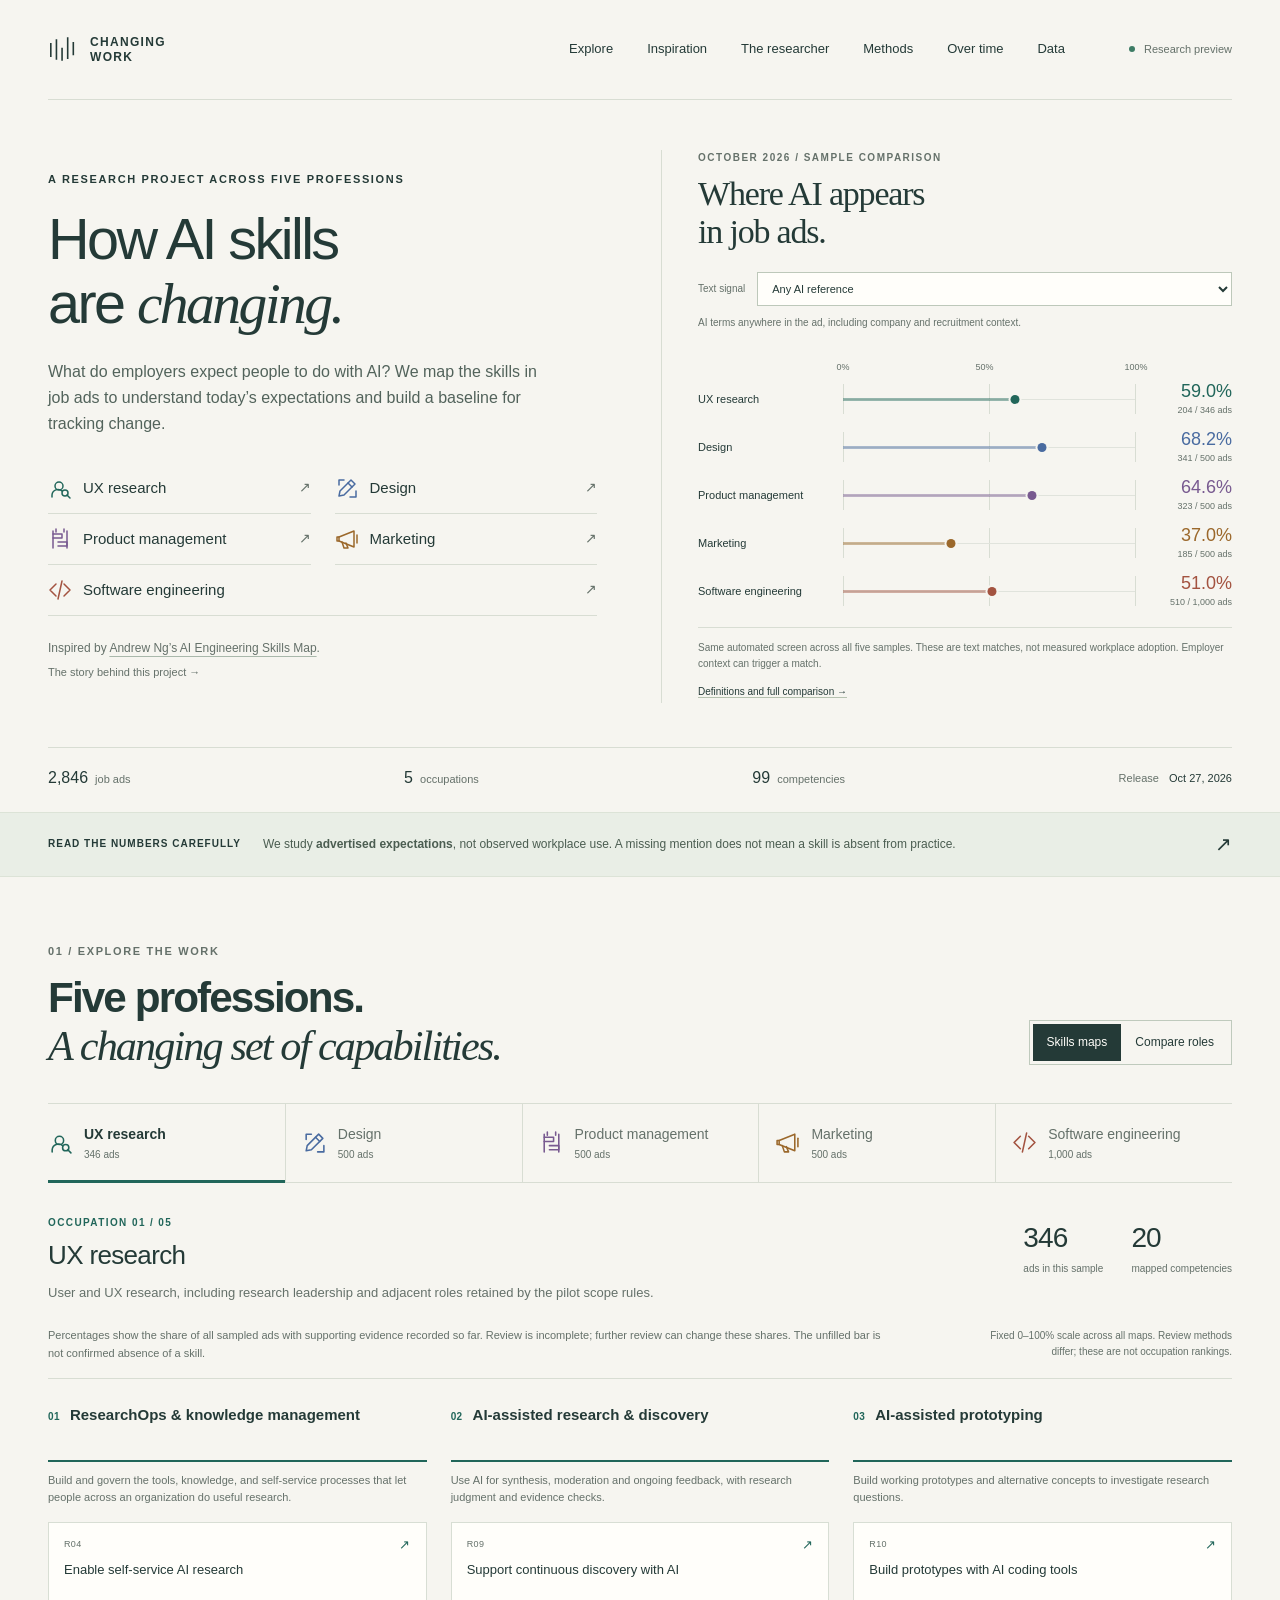
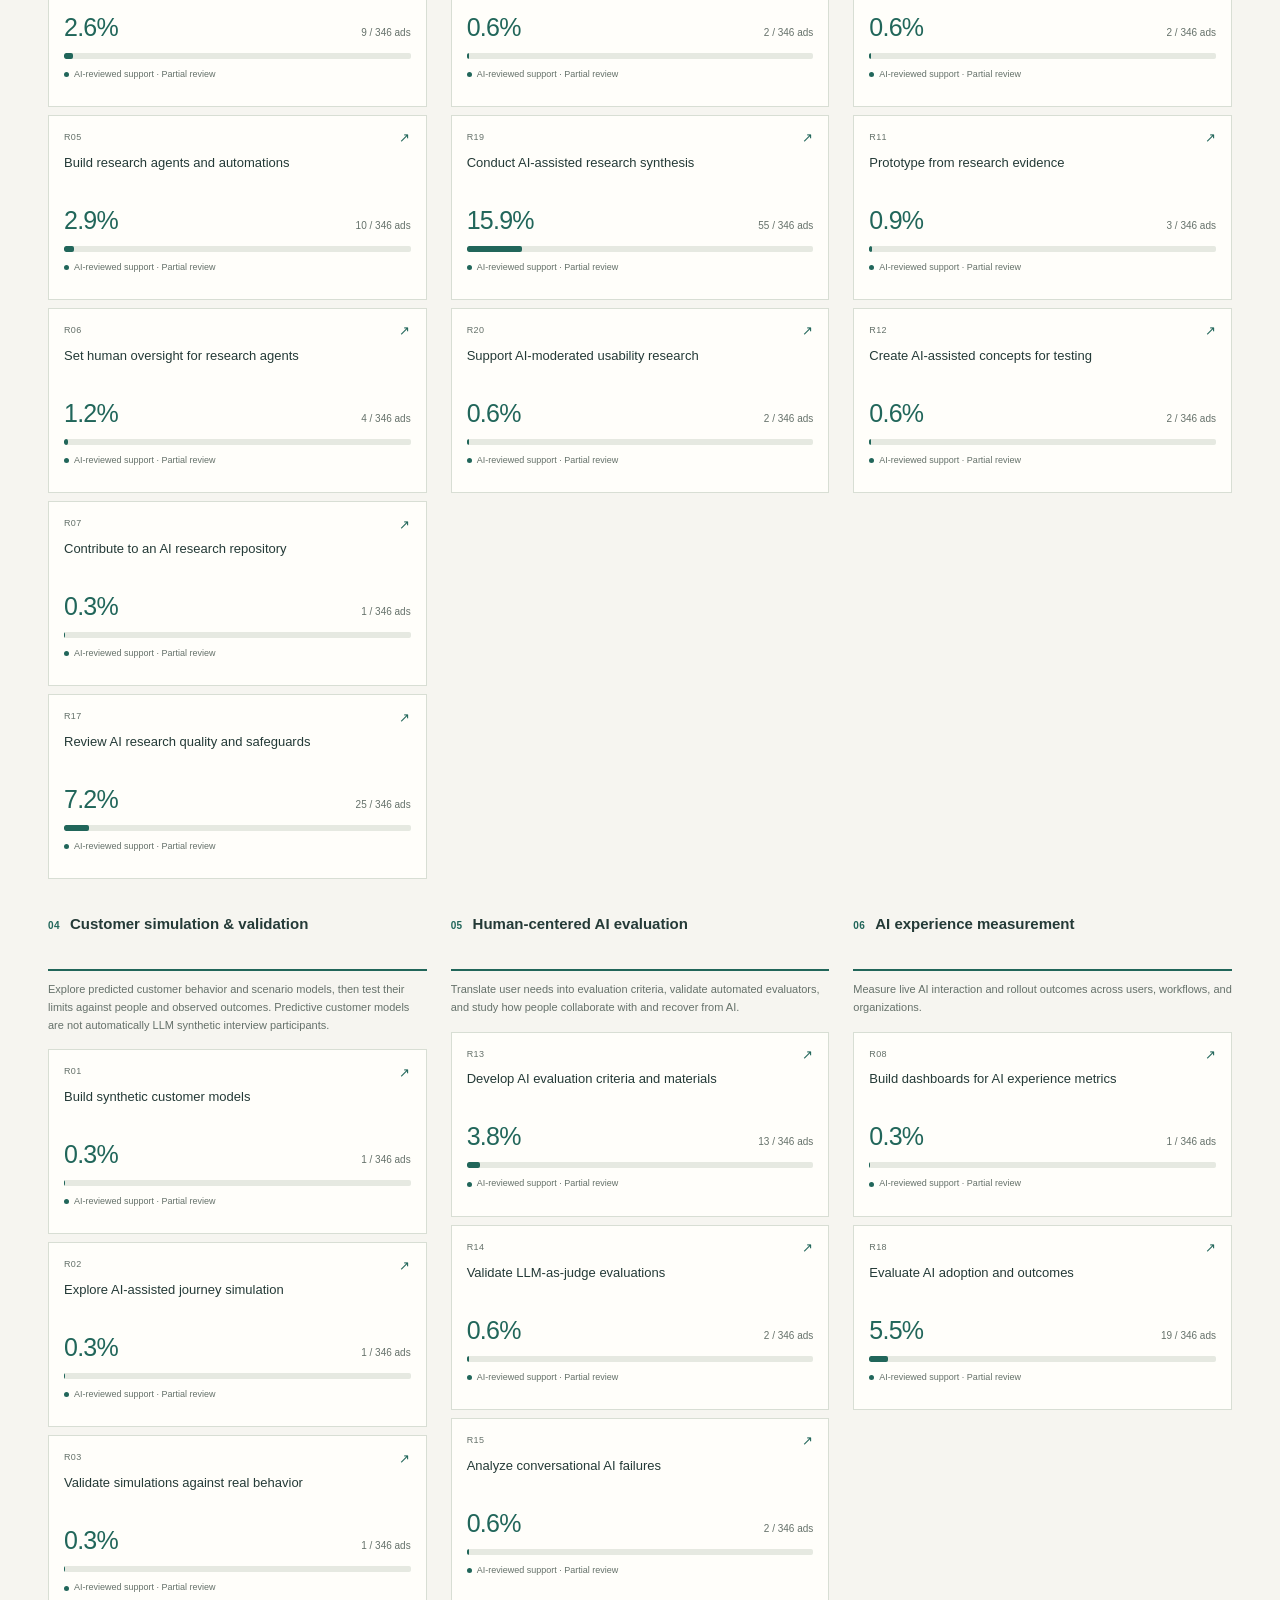
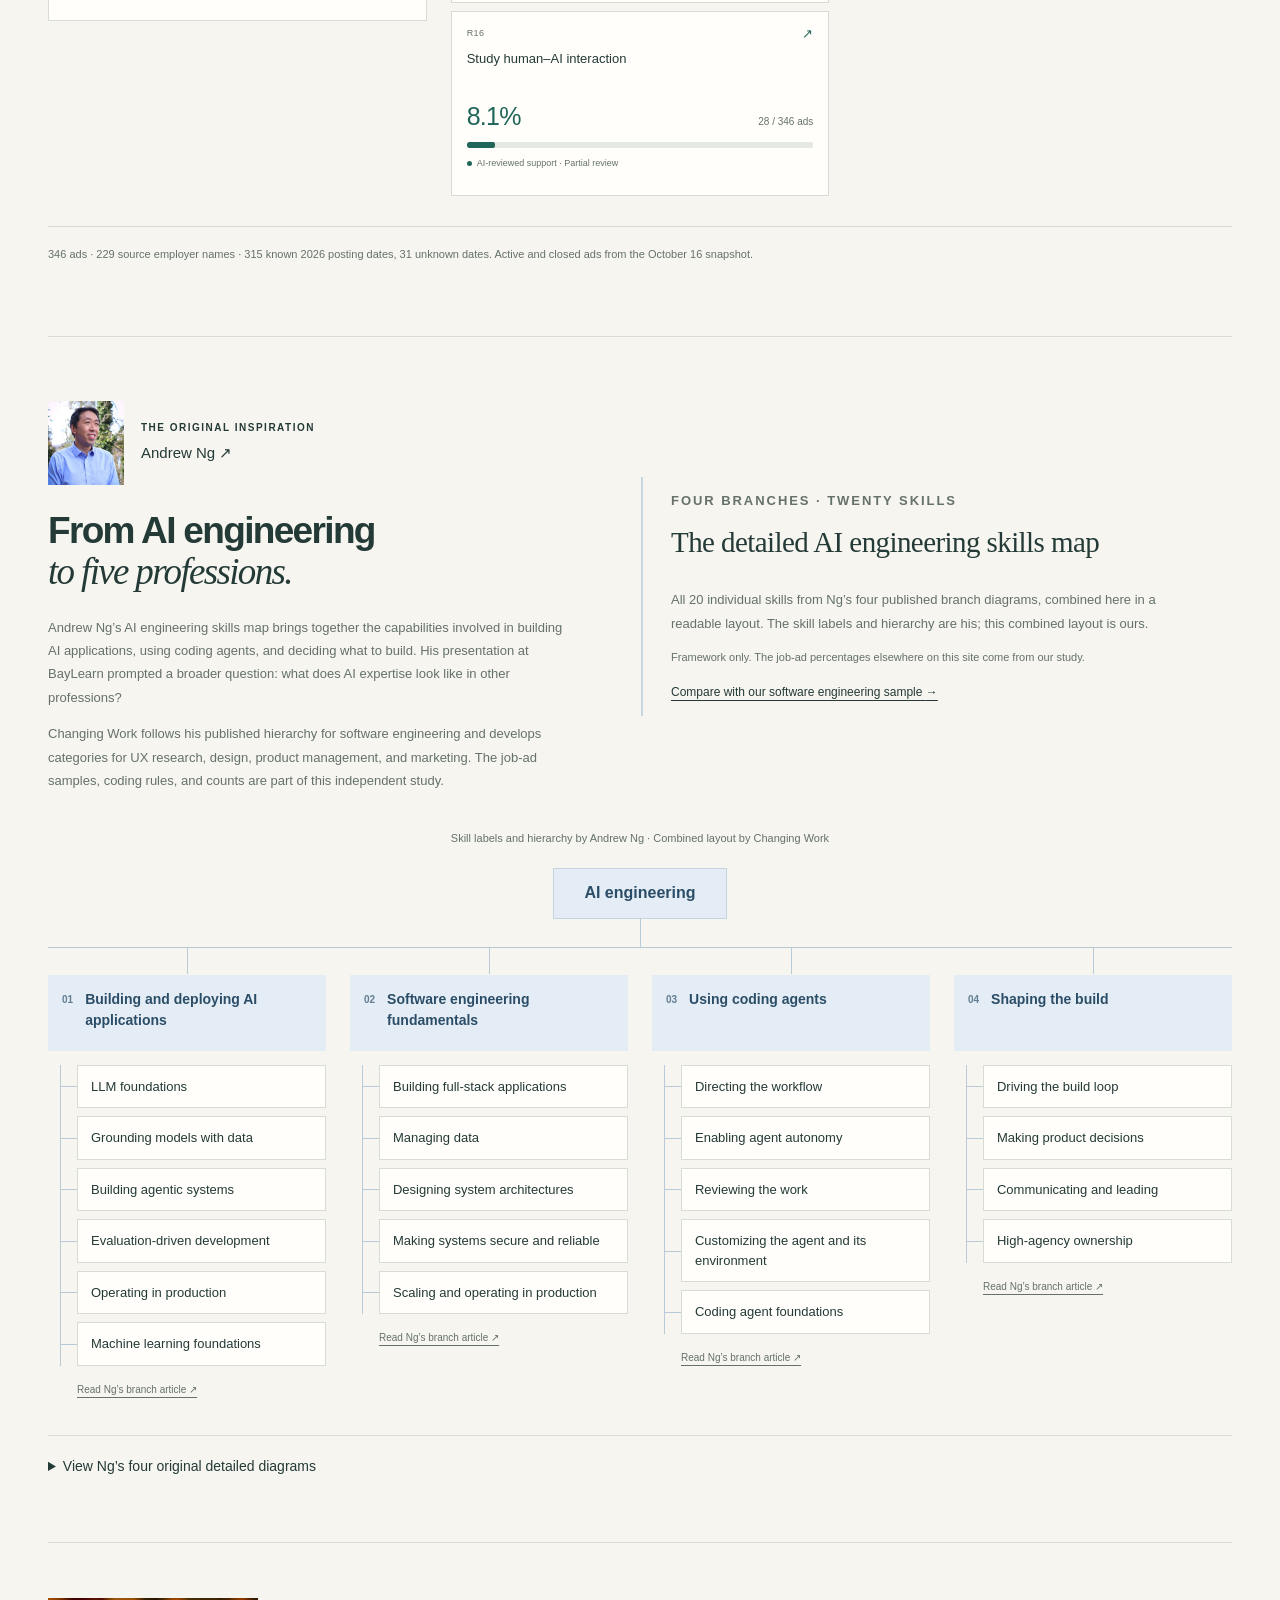
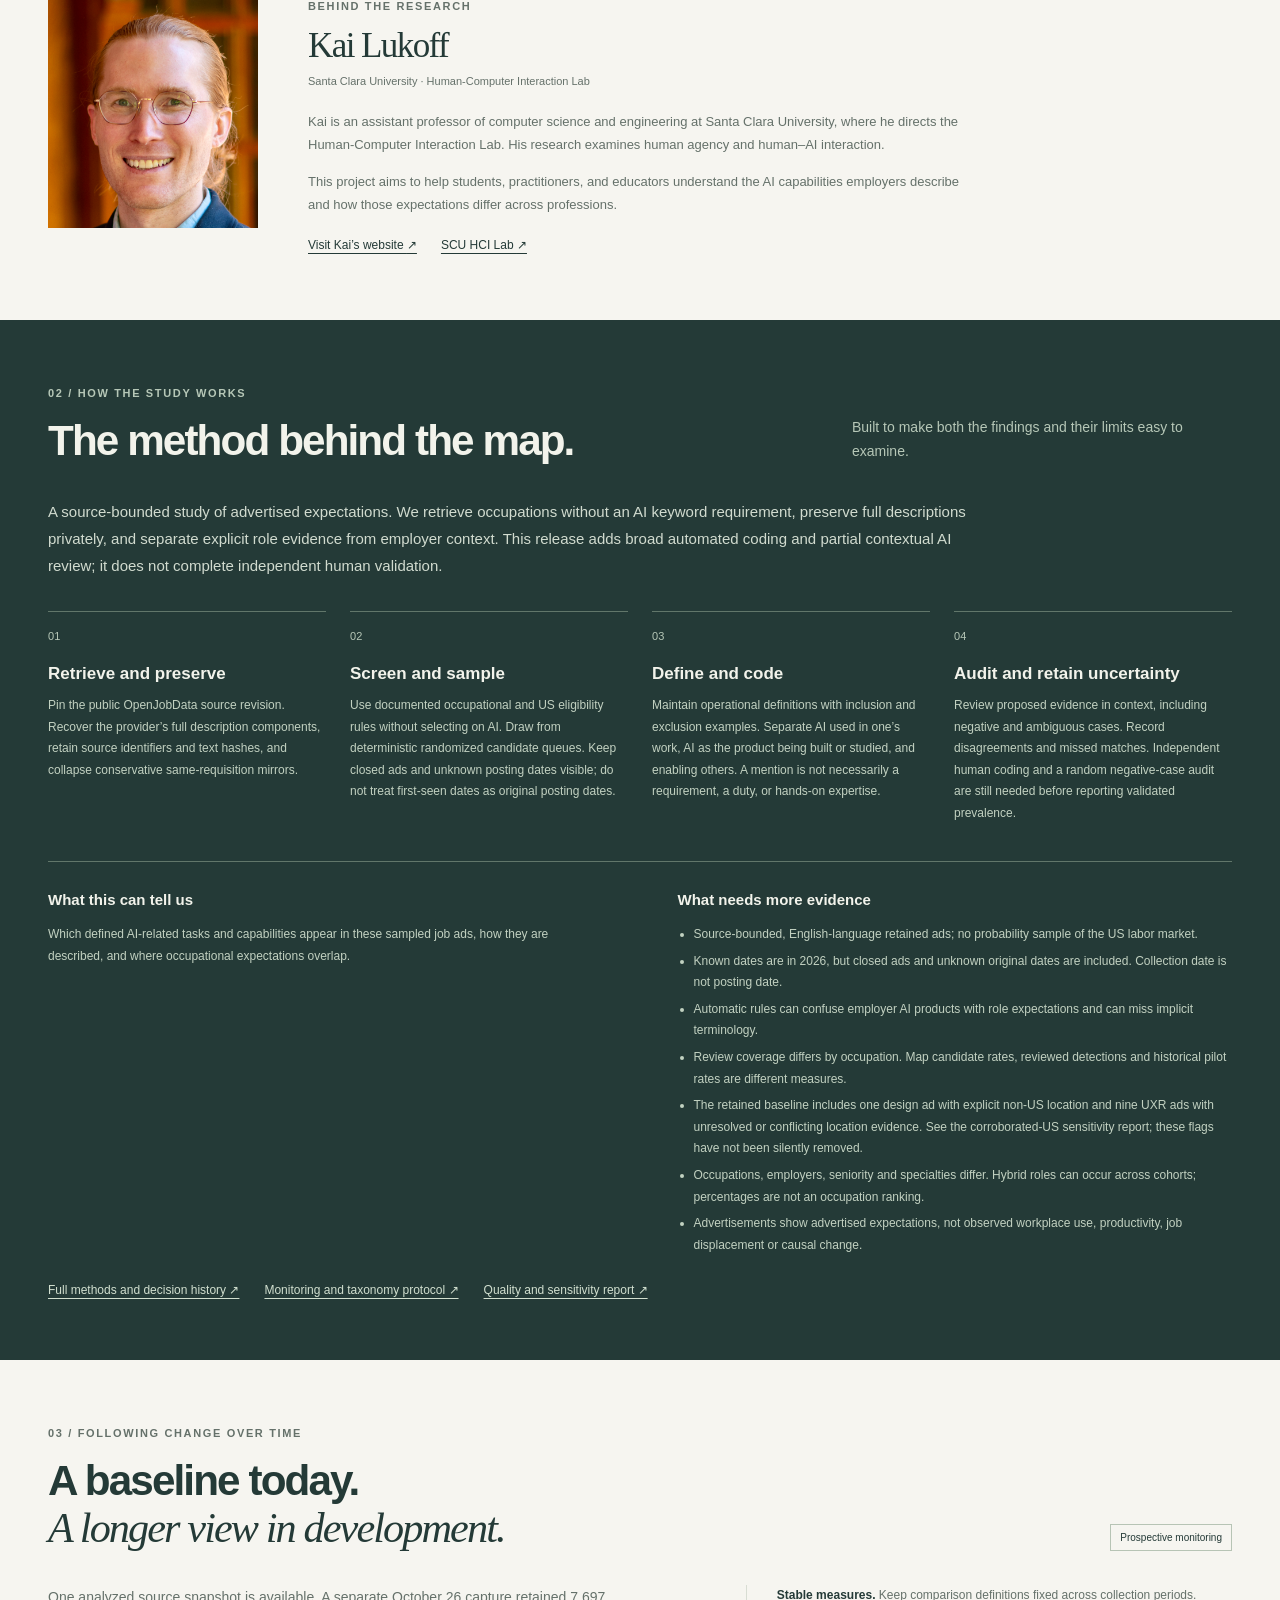
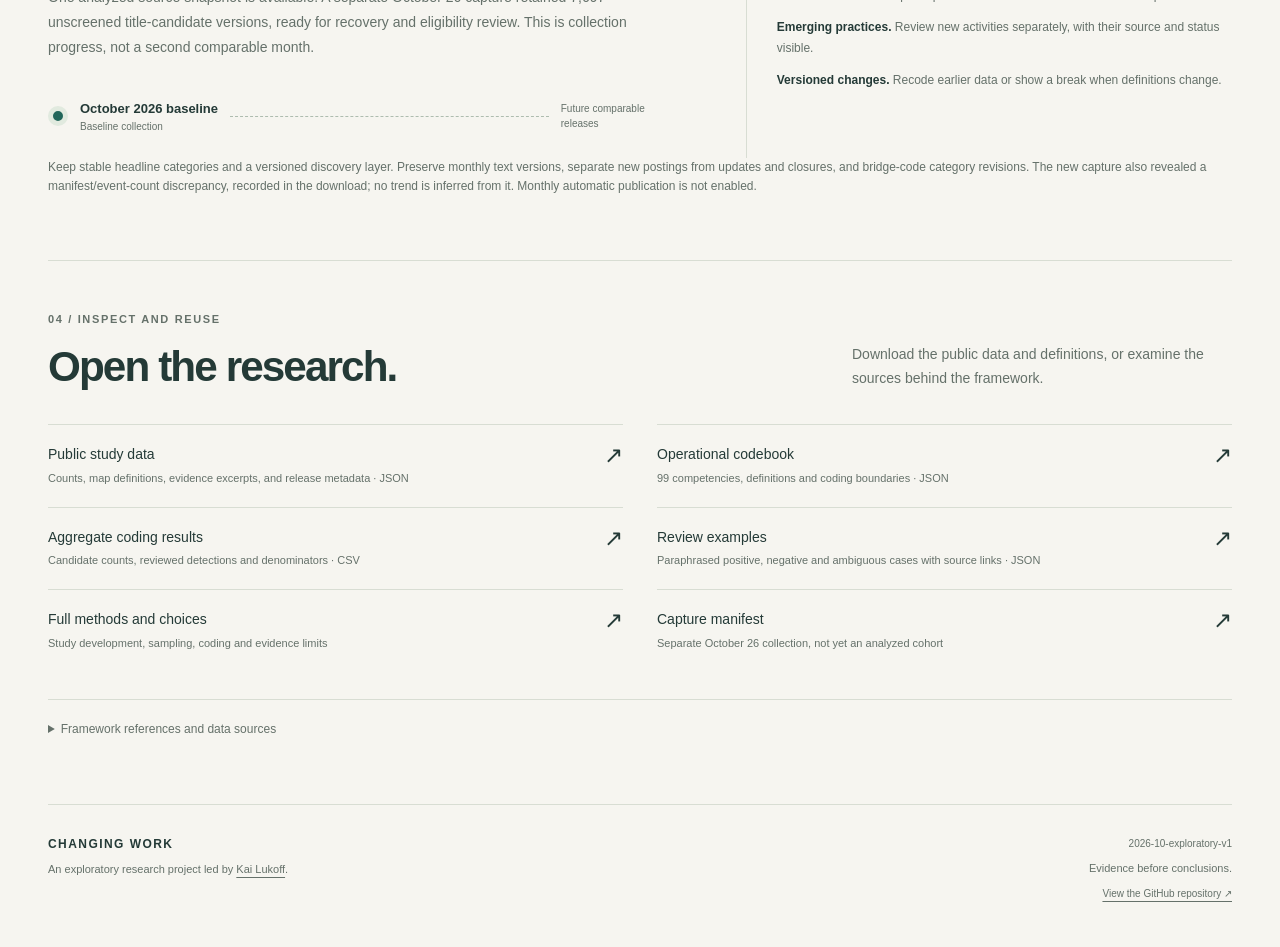
==== commit da227fdf: "Keep detailed-map links aligned after data loading" ====
--- a/index.html
+++ b/index.html
@@ -7,8 +7,8 @@
   <meta name="description" content="Explore the AI skills and tasks employers advertise across UX research, design, product management, marketing, and software engineering. An open, evidence-linked research prototype.">
   <title>Changing Work · AI skills in job ads</title>
   <link rel="icon" href="assets/favicon.svg" type="image/svg+xml">
-  <link rel="stylesheet" href="styles.css?v=20261027-7">
-  <script src="app.js?v=20261027-7" defer></script>
+  <link rel="stylesheet" href="styles.css?v=20261027-9">
+  <script src="app.js?v=20261027-9" defer></script>
 </head>
 <body>
   <a class="skip-link" href="#explore">Skip to the skills maps</a>
@@ -67,7 +67,7 @@
 
       </div>
       <div class="ng-map-introduction"><p class="eyebrow">Four branches · Twenty skills</p><h3>The detailed AI engineering skills map</h3><p>All 20 individual skills from Ng’s four published branch diagrams, combined here in a readable layout. The skill labels and hierarchy are his; this combined layout is ours.</p><p class="ng-framework-note">Framework only. The job-ad percentages elsewhere on this site come from our study.</p><a href="#swe">Compare with our software engineering sample <span aria-hidden="true">→</span></a></div>
-      <section class="ng-full-map" id="ng-map" aria-label="Andrew Ng’s 20 individual AI engineering skills"><div class="ng-map-root">AI engineering</div><div class="ng-map-columns"><section class="ng-branch" aria-labelledby="ng-branch-1"><h4 id="ng-branch-1"><span>01</span>Building and deploying AI applications</h4><ul><li class="ng-skill">LLM foundations</li><li class="ng-skill">Grounding models with data</li><li class="ng-skill">Building agentic systems</li><li class="ng-skill">Evaluation-driven development</li><li class="ng-skill">Operating in production</li><li class="ng-skill">Machine learning foundations</li></ul><a class="ng-source-link" href="https://www.linkedin.com/pulse/ai-engineering-skills-map-building-deploying-applications-andrew-ng-gyn5e" target="_blank" rel="noopener noreferrer">Read Ng’s branch article ↗</a></section><section class="ng-branch" aria-labelledby="ng-branch-2"><h4 id="ng-branch-2"><span>02</span>Software engineering fundamentals</h4><ul><li class="ng-skill">Building full-stack applications</li><li class="ng-skill">Managing data</li><li class="ng-skill">Designing system architectures</li><li class="ng-skill">Making systems secure and reliable</li><li class="ng-skill">Scaling and operating in production</li></ul><a class="ng-source-link" href="https://www.linkedin.com/pulse/ai-engineering-skills-map-software-fundamentals-andrew-ng-7lnac" target="_blank" rel="noopener noreferrer">Read Ng’s branch article ↗</a></section><section class="ng-branch" aria-labelledby="ng-branch-3"><h4 id="ng-branch-3"><span>03</span>Using coding agents</h4><ul><li class="ng-skill">Directing the workflow</li><li class="ng-skill">Enabling agent autonomy</li><li class="ng-skill">Reviewing the work</li><li class="ng-skill">Customizing the agent and its environment</li><li class="ng-skill">Coding agent foundations</li></ul><a class="ng-source-link" href="https://www.linkedin.com/pulse/ai-engineering-skills-map-using-coding-agents-andrew-ng-h8yxc" target="_blank" rel="noopener noreferrer">Read Ng’s branch article ↗</a></section><section class="ng-branch" aria-labelledby="ng-branch-4"><h4 id="ng-branch-4"><span>04</span>Shaping the build</h4><ul><li class="ng-skill">Driving the build loop</li><li class="ng-skill">Making product decisions</li><li class="ng-skill">Communicating and leading</li><li class="ng-skill">High-agency ownership</li></ul><a class="ng-source-link" href="https://www.linkedin.com/pulse/ai-engineering-skills-map-shaping-build-andrew-ng-td7uc" target="_blank" rel="noopener noreferrer">Read Ng’s branch article ↗</a></section></div></section>
+      <section class="ng-full-map" id="ng-map" aria-label="Andrew Ng’s 20 individual AI engineering skills"><p class="ng-map-caption">Skill labels and hierarchy by Andrew Ng · Combined layout by Changing Work</p><div class="ng-map-root">AI engineering</div><div class="ng-map-columns"><section class="ng-branch" aria-labelledby="ng-branch-1"><h4 id="ng-branch-1"><span>01</span>Building and deploying AI applications</h4><ul><li class="ng-skill">LLM foundations</li><li class="ng-skill">Grounding models with data</li><li class="ng-skill">Building agentic systems</li><li class="ng-skill">Evaluation-driven development</li><li class="ng-skill">Operating in production</li><li class="ng-skill">Machine learning foundations</li></ul><a class="ng-source-link" href="https://www.linkedin.com/pulse/ai-engineering-skills-map-building-deploying-applications-andrew-ng-gyn5e" target="_blank" rel="noopener noreferrer">Read Ng’s branch article ↗</a></section><section class="ng-branch" aria-labelledby="ng-branch-2"><h4 id="ng-branch-2"><span>02</span>Software engineering fundamentals</h4><ul><li class="ng-skill">Building full-stack applications</li><li class="ng-skill">Managing data</li><li class="ng-skill">Designing system architectures</li><li class="ng-skill">Making systems secure and reliable</li><li class="ng-skill">Scaling and operating in production</li></ul><a class="ng-source-link" href="https://www.linkedin.com/pulse/ai-engineering-skills-map-software-fundamentals-andrew-ng-7lnac" target="_blank" rel="noopener noreferrer">Read Ng’s branch article ↗</a></section><section class="ng-branch" aria-labelledby="ng-branch-3"><h4 id="ng-branch-3"><span>03</span>Using coding agents</h4><ul><li class="ng-skill">Directing the workflow</li><li class="ng-skill">Enabling agent autonomy</li><li class="ng-skill">Reviewing the work</li><li class="ng-skill">Customizing the agent and its environment</li><li class="ng-skill">Coding agent foundations</li></ul><a class="ng-source-link" href="https://www.linkedin.com/pulse/ai-engineering-skills-map-using-coding-agents-andrew-ng-h8yxc" target="_blank" rel="noopener noreferrer">Read Ng’s branch article ↗</a></section><section class="ng-branch" aria-labelledby="ng-branch-4"><h4 id="ng-branch-4"><span>04</span>Shaping the build</h4><ul><li class="ng-skill">Driving the build loop</li><li class="ng-skill">Making product decisions</li><li class="ng-skill">Communicating and leading</li><li class="ng-skill">High-agency ownership</li></ul><a class="ng-source-link" href="https://www.linkedin.com/pulse/ai-engineering-skills-map-shaping-build-andrew-ng-td7uc" target="_blank" rel="noopener noreferrer">Read Ng’s branch article ↗</a></section></div></section>
       <details class="ng-originals"><summary>View Ng’s four original detailed diagrams</summary><div class="ng-original-grid"><figure><a href="assets/references/andrew-ng-building-ai-applications.png" target="_blank" rel="noopener noreferrer" aria-label="View the original Building and deploying AI applications diagram at full size"><img src="assets/references/andrew-ng-building-ai-applications.png" width="1279" height="720" alt="Andrew Ng’s original detailed diagram for Building and deploying AI applications, showing LLM foundations, Grounding models with data, Building agentic systems, Evaluation-driven development, Operating in production, Machine learning foundations." loading="lazy"></a><figcaption><a href="https://www.linkedin.com/pulse/ai-engineering-skills-map-building-deploying-applications-andrew-ng-gyn5e" target="_blank" rel="noopener noreferrer">Building and deploying AI applications ↗</a><span>Andrew Ng · 2026-08-21 · Open the image for full size</span></figcaption></figure><figure><a href="assets/references/andrew-ng-software-fundamentals.png" target="_blank" rel="noopener noreferrer" aria-label="View the original Software engineering fundamentals diagram at full size"><img src="assets/references/andrew-ng-software-fundamentals.png" width="1200" height="675" alt="Andrew Ng’s original detailed diagram for Software engineering fundamentals, showing Building full-stack applications, Managing data, Designing system architectures, Making systems secure and reliable, Scaling and operating in production." loading="lazy"></a><figcaption><a href="https://www.linkedin.com/pulse/ai-engineering-skills-map-software-fundamentals-andrew-ng-7lnac" target="_blank" rel="noopener noreferrer">Software engineering fundamentals ↗</a><span>Andrew Ng · 2026-08-28 · Open the image for full size</span></figcaption></figure><figure><a href="assets/references/andrew-ng-coding-agents.png" target="_blank" rel="noopener noreferrer" aria-label="View the original Using coding agents diagram at full size"><img src="assets/references/andrew-ng-coding-agents.png" width="1102" height="620" alt="Andrew Ng’s original detailed diagram for Using coding agents, showing Directing the workflow, Enabling agent autonomy, Reviewing the work, Customizing the agent and its environment, Coding agent foundations." loading="lazy"></a><figcaption><a href="https://www.linkedin.com/pulse/ai-engineering-skills-map-using-coding-agents-andrew-ng-h8yxc" target="_blank" rel="noopener noreferrer">Using coding agents ↗</a><span>Andrew Ng · 2026-09-04 · Open the image for full size</span></figcaption></figure><figure><a href="assets/references/andrew-ng-shaping-build.png" target="_blank" rel="noopener noreferrer" aria-label="View the original Shaping the build diagram at full size"><img src="assets/references/andrew-ng-shaping-build.png" width="748" height="421" alt="Andrew Ng’s original detailed diagram for Shaping the build, showing Driving the build loop, Making product decisions, Communicating and leading, High-agency ownership." loading="lazy"></a><figcaption><a href="https://www.linkedin.com/pulse/ai-engineering-skills-map-shaping-build-andrew-ng-td7uc" target="_blank" rel="noopener noreferrer">Shaping the build ↗</a><span>Andrew Ng · 2026-09-11 · Open the image for full size</span></figcaption></figure></div><p class="image-credit">Original diagrams by Andrew Ng, published August–September 2026. Portrait from <a href="https://www.andrewng.org/" target="_blank" rel="noopener noreferrer">andrewng.org</a>. Original images are unchanged.</p></details>
     </section>
 
--- a/styles.css
+++ b/styles.css
@@ -152,3 +152,5 @@
 @media(max-width:1120px){.ng-map-columns{gap:16px}.ng-branch h4{font-size:12px;min-height:84px;padding:12px;gap:8px}.ng-skill{font-size:12px;padding:10px}.origin-section{column-gap:40px}}
 @media(max-width:850px){.ng-map-introduction{max-width:680px}.ng-map-columns{grid-template-columns:repeat(2,minmax(0,1fr));gap:32px 24px}.ng-branch h4{font-size:14px;min-height:76px}.ng-branch:nth-child(n+3):before{display:none}.ng-skill{font-size:13px}.ng-original-grid{grid-template-columns:1fr}.skill-state{font-size:9px}}
 @media(max-width:600px){.ng-map-introduction{padding-left:18px}.ng-map-introduction h3{font-size:25px}.ng-map-introduction p{font-size:12px}.ng-map-columns{grid-template-columns:1fr;border-top:0;padding-top:0;gap:28px}.ng-branch:before,.ng-map-root:after{display:none}.ng-map-root{margin-bottom:24px;width:100%;text-align:center}.ng-branch h4{min-height:0;font-size:14px}.ng-skill{font-size:13px}.ng-source-link{font-size:11px}.ng-originals summary{font-size:13px}.ng-original-grid{gap:25px}.skill-state{font-size:10px;min-height:1.5em}.skill-zero-label{width:auto;margin-left:auto;padding-left:0}.origin-section{row-gap:28px}}
+
+.ng-map-caption{text-align:center;font-size:11px;color:var(--muted);line-height:1.6;margin-bottom:20px}
